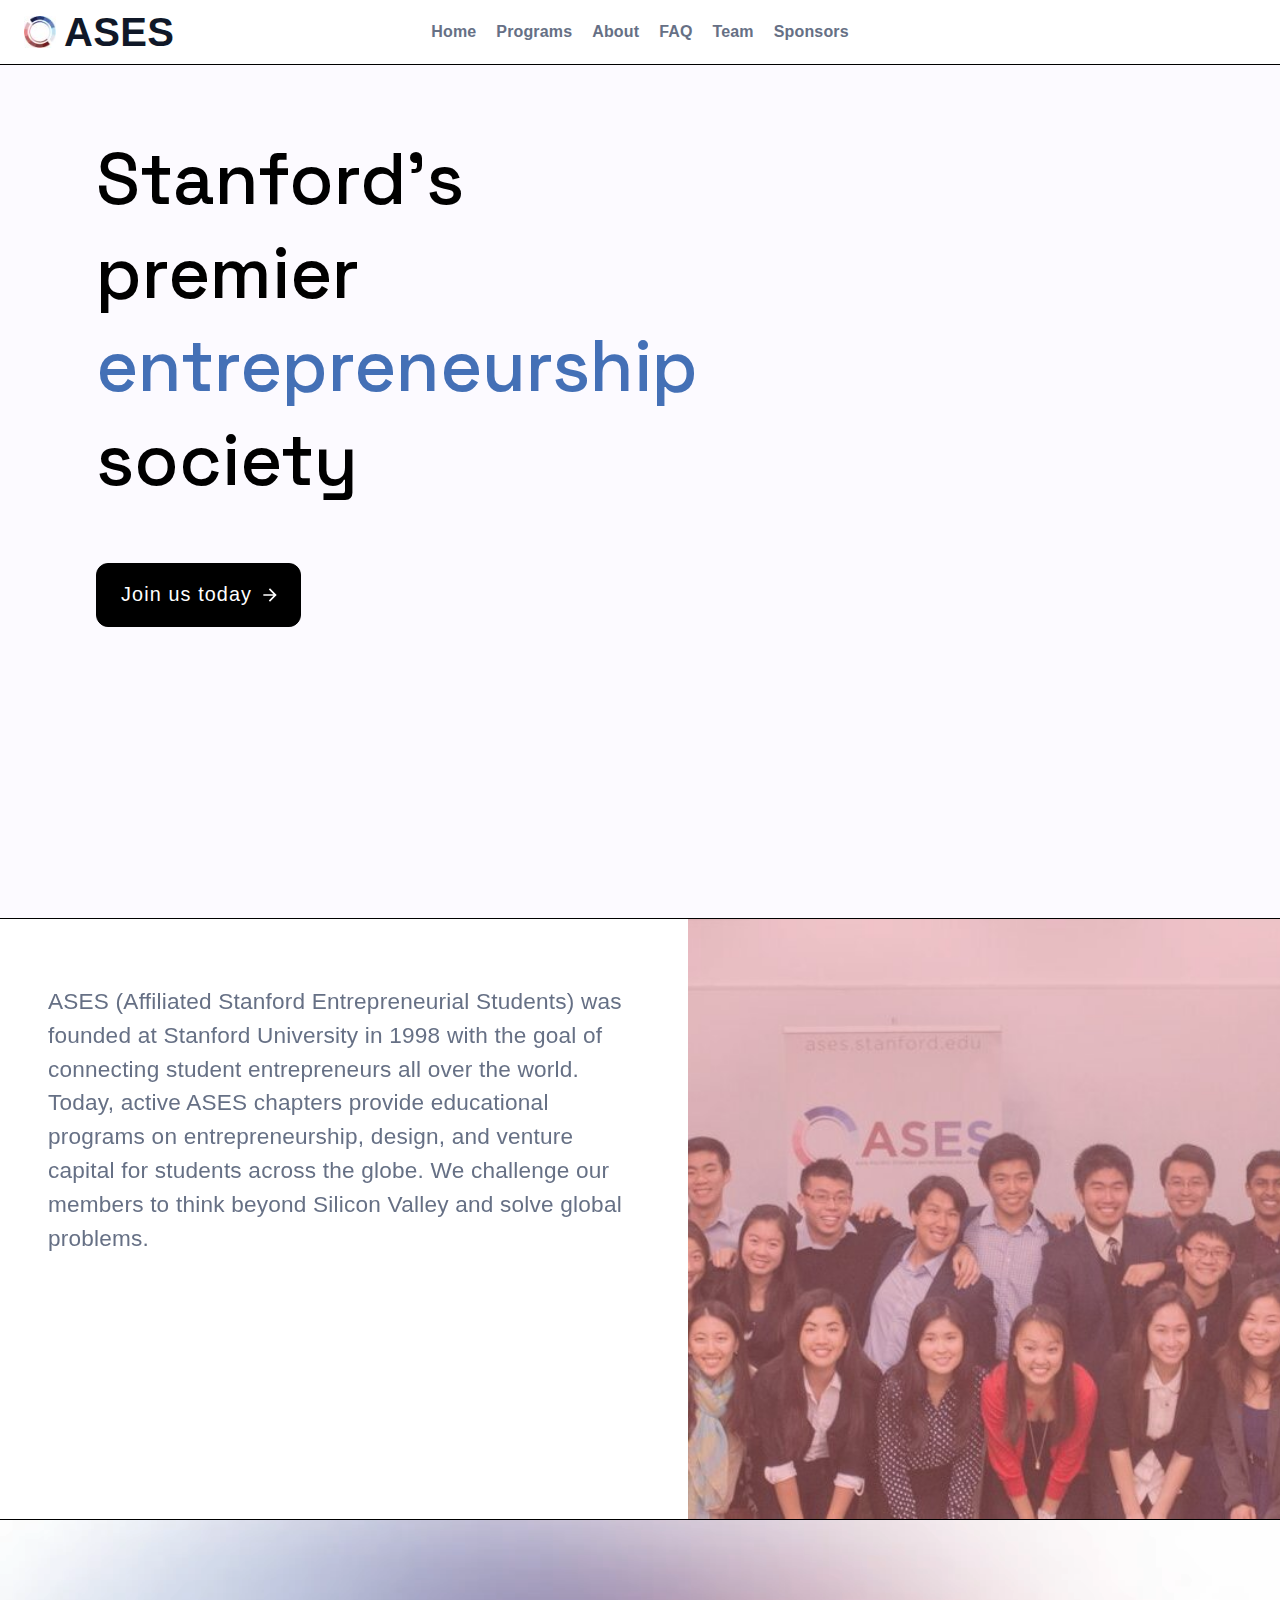
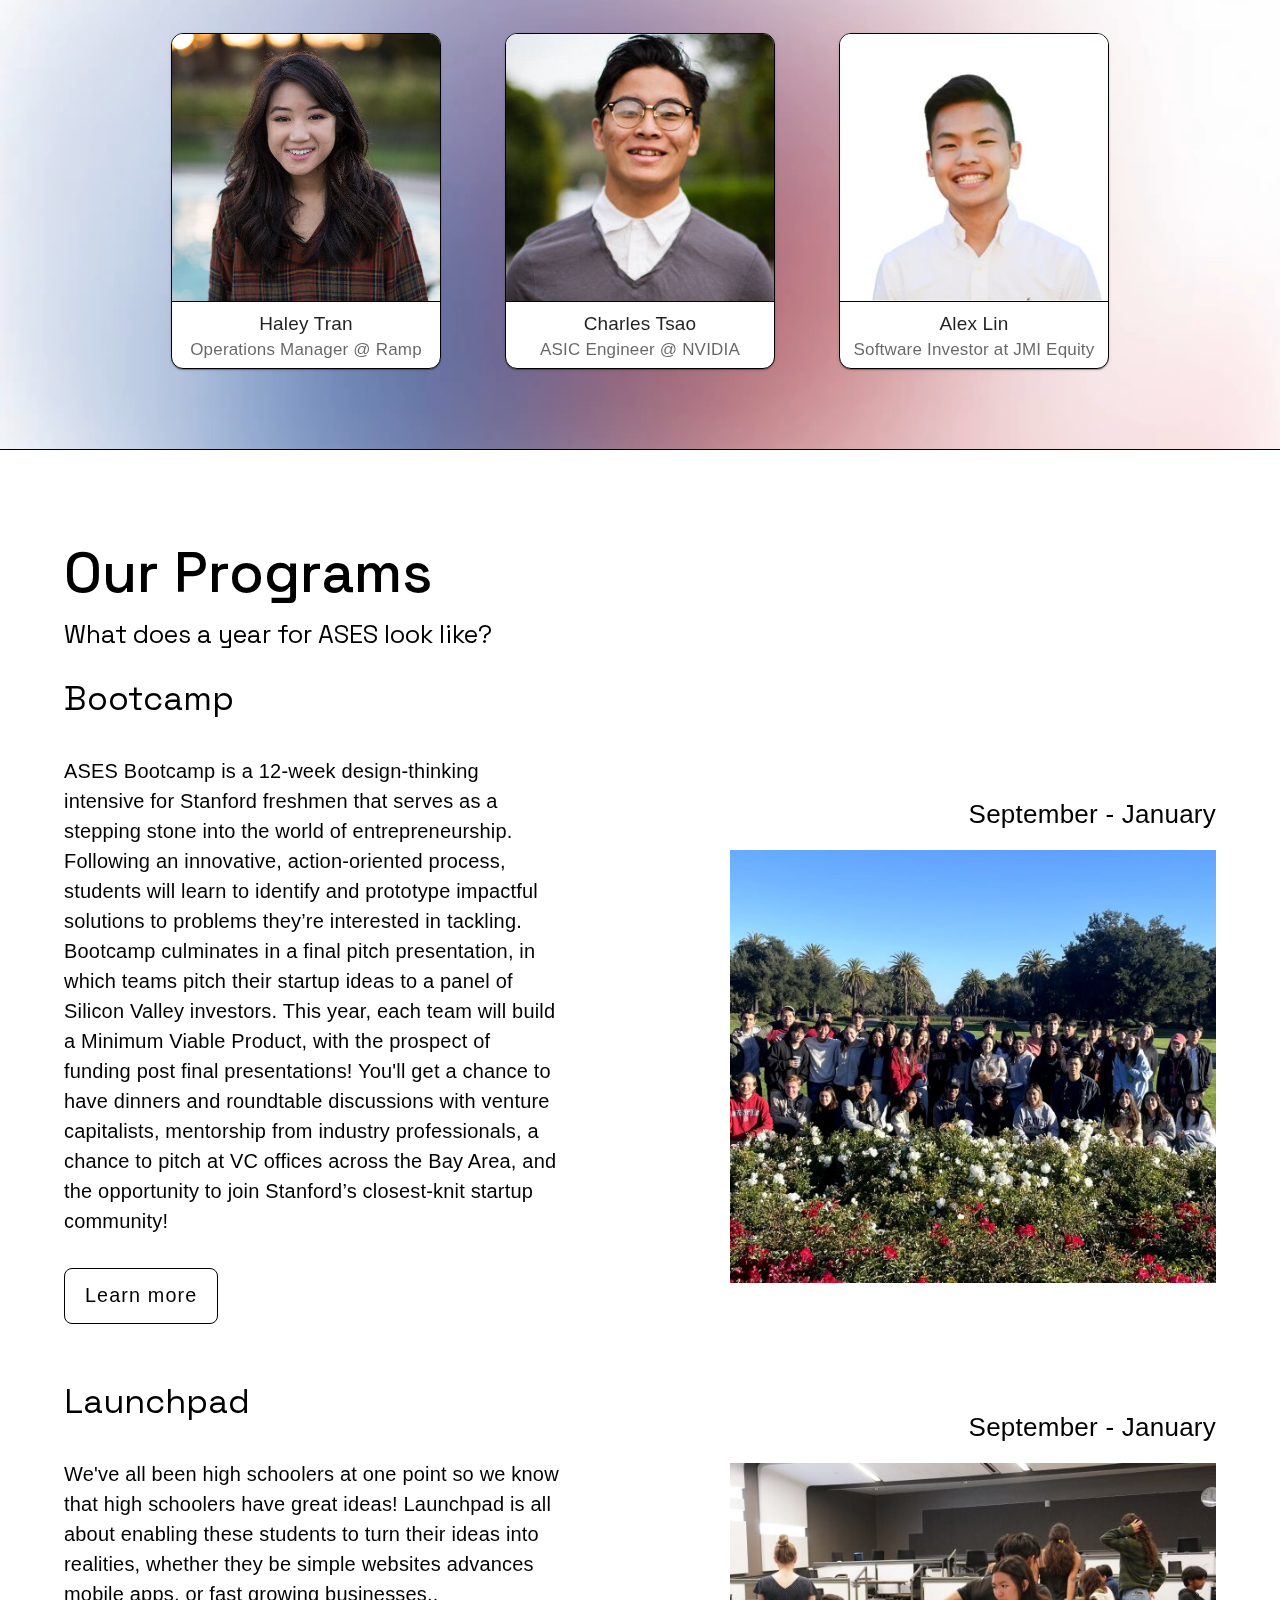
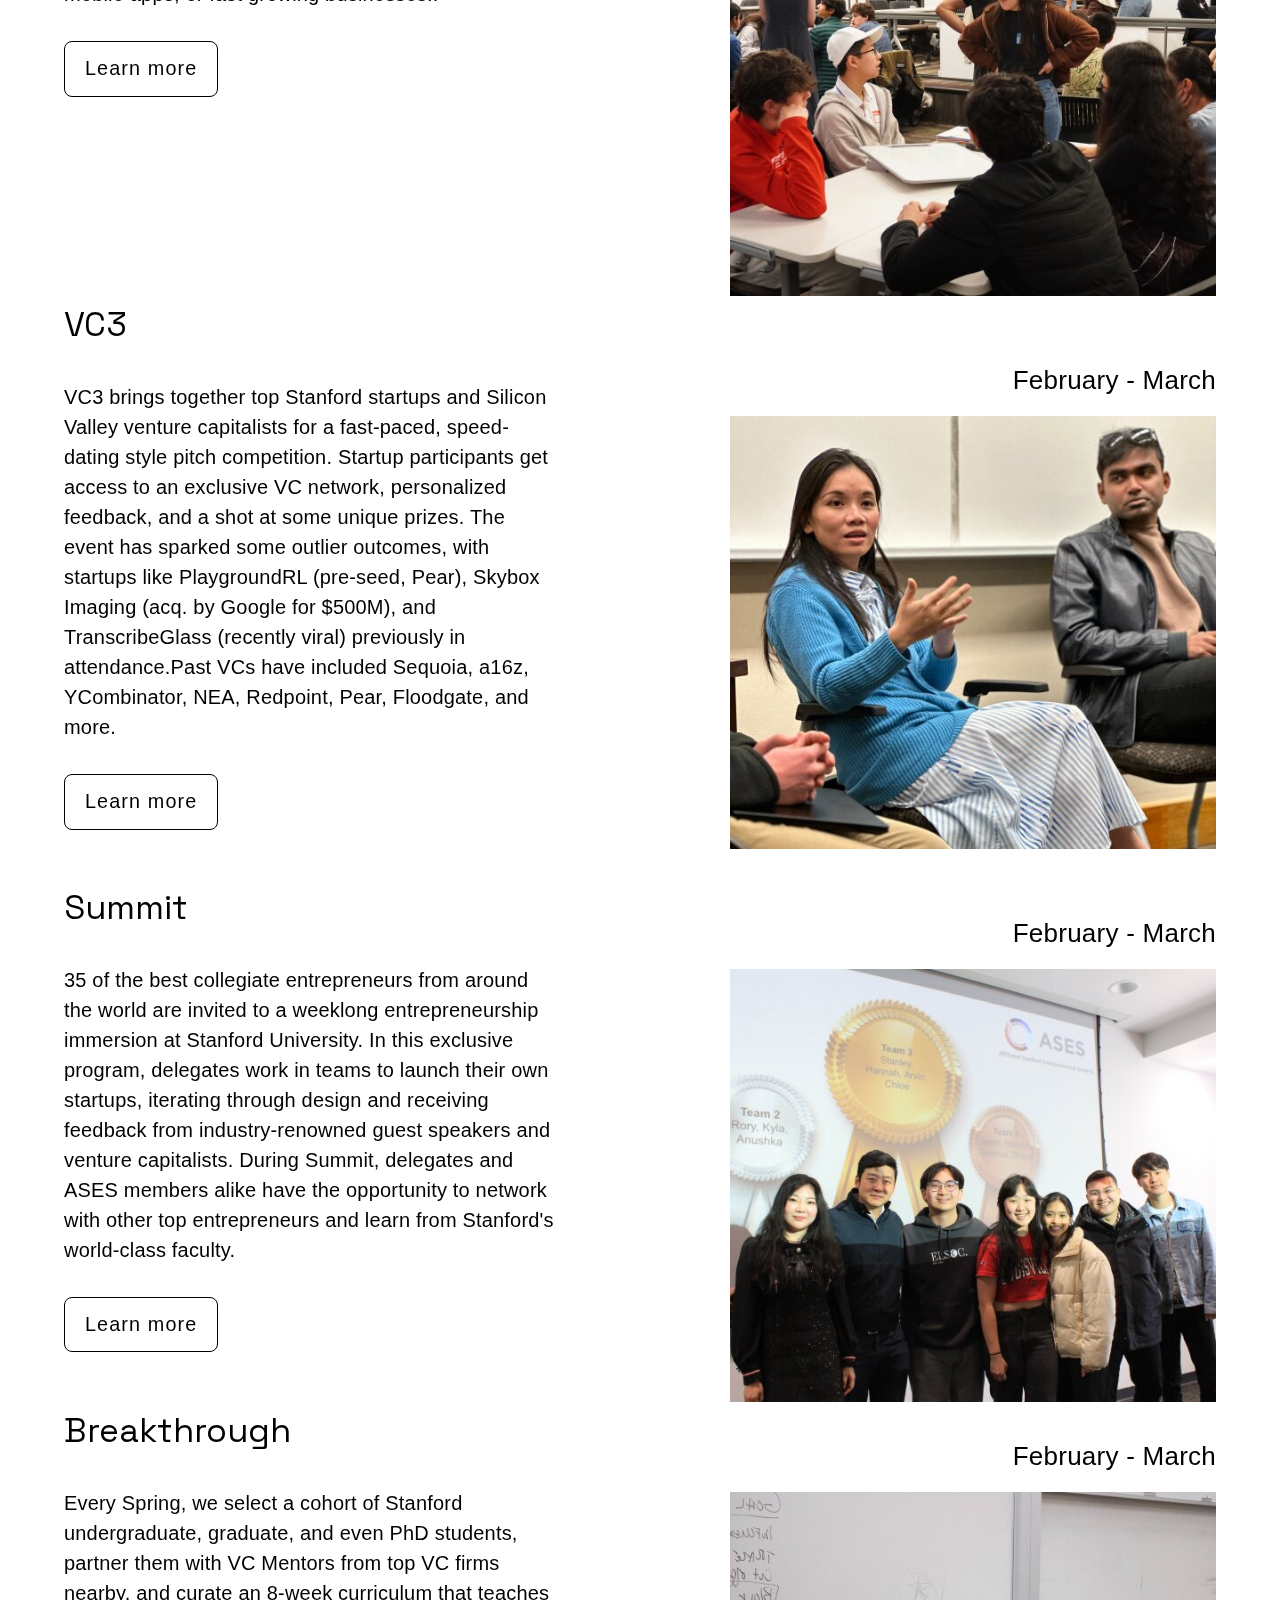
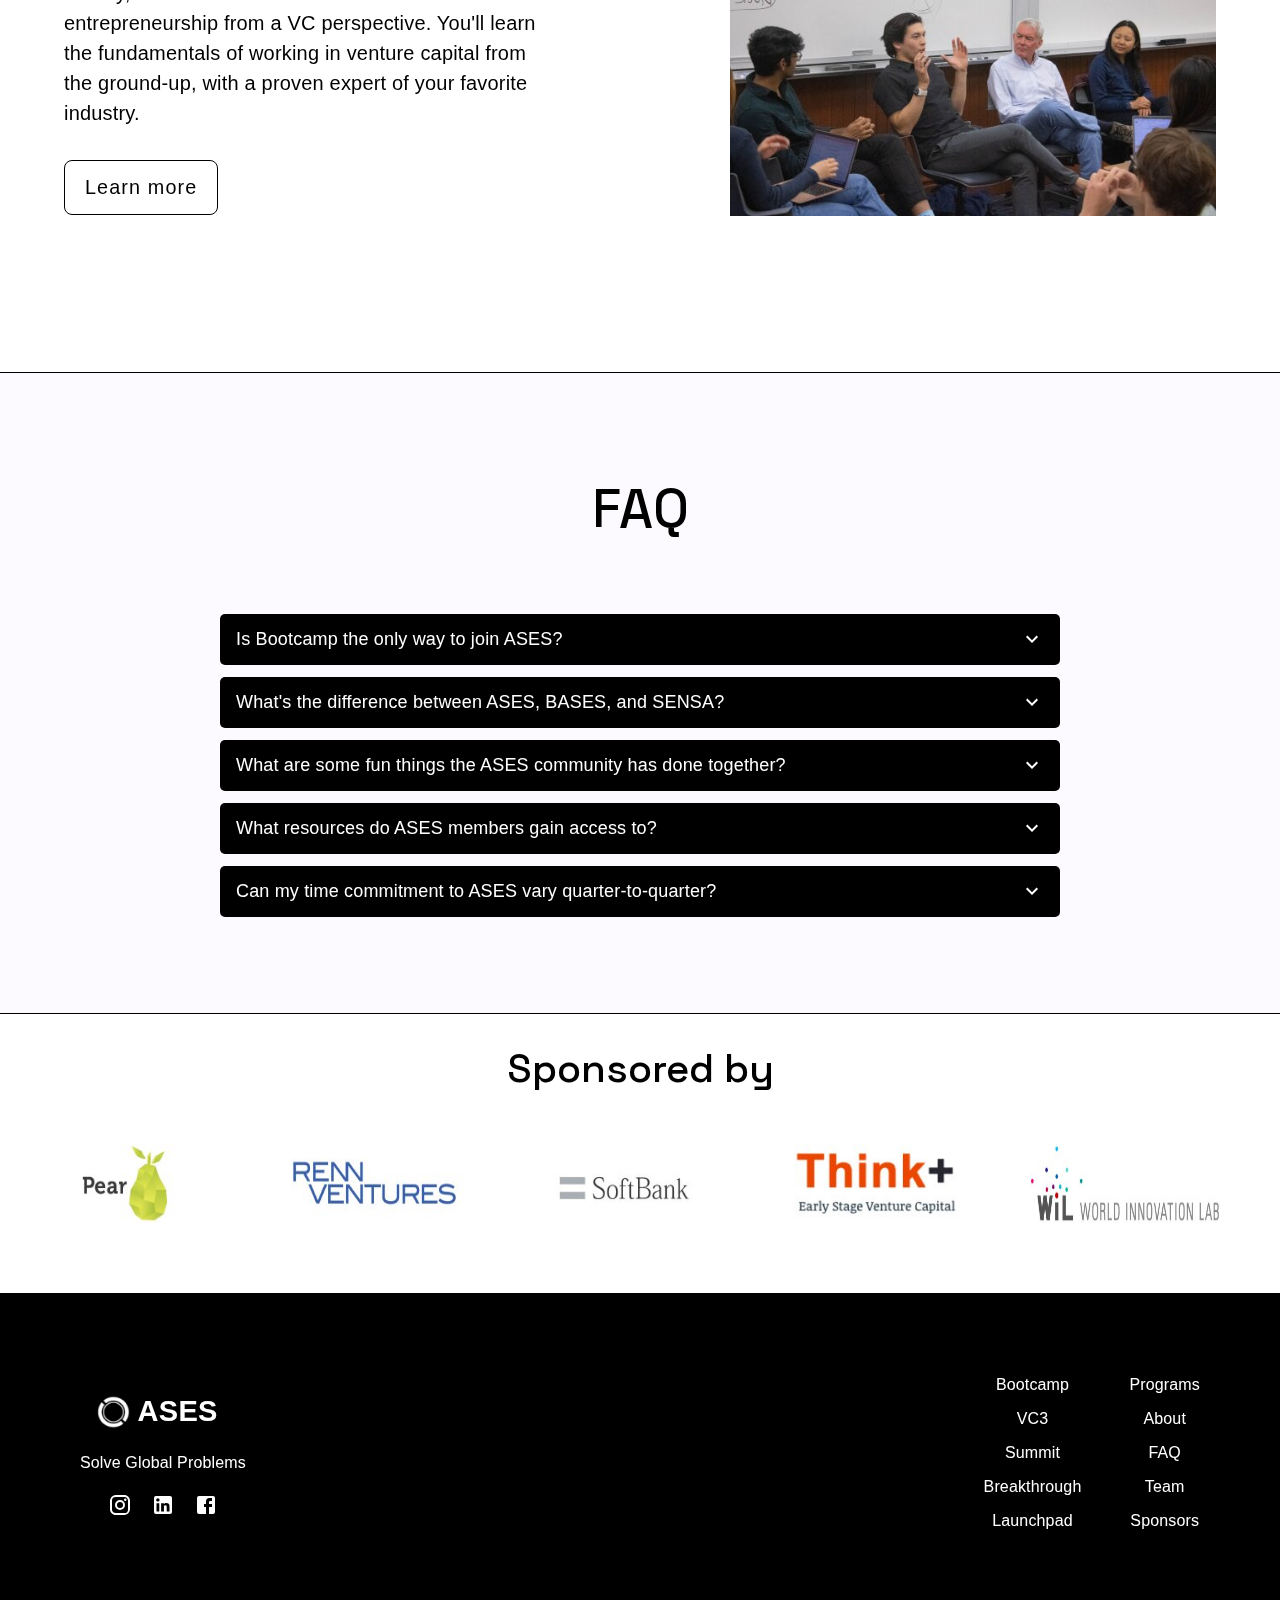
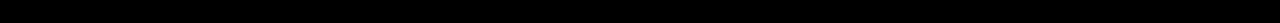
==== index.html @ 4e9889ee "production build revamp" ====
<!DOCTYPE html><html lang="en" class="undefined"><head><meta charSet="utf-8"/><meta name="viewport" content="width=device-width, initial-scale=1"/><link rel="preload" href="/_next/static/media/2d141e1a38819612-s.p.woff2" as="font" crossorigin="" type="font/woff2"/><link rel="preload" href="/_next/static/media/c9a5bc6a7c948fb0-s.p.woff2" as="font" crossorigin="" type="font/woff2"/><link rel="preload" as="image" href="/logo-normal.jpg"/><link rel="preload" as="image" href="/Since1988Image.jpg"/><link rel="preload" as="image" href="/timeline-bootcamp.jpg"/><link rel="preload" as="image" href="/timeline-launchpad.jpg"/><link rel="preload" as="image" href="/timeline-vc3.jpg"/><link rel="preload" as="image" href="/timeline-summit.jpg"/><link rel="preload" as="image" href="/timeline-breakthrough.jpg"/><link rel="preload" as="image" href="/Pear.jpg"/><link rel="preload" as="image" href="/Renn.jpg"/><link rel="preload" as="image" href="/Softbank.jpg"/><link rel="stylesheet" href="/_next/static/css/dd29997b30750487.css" data-precedence="next"/><link rel="stylesheet" href="/_next/static/css/76fa89ab2c74ef68.css" data-precedence="next"/><link rel="preload" href="/_next/static/chunks/webpack-d12bd60e310c01ec.js" as="script" fetchPriority="low"/><script src="/_next/static/chunks/fd9d1056-c3ad285d24343bcd.js" async=""></script><script src="/_next/static/chunks/864-363495ee7e931e0e.js" async=""></script><script src="/_next/static/chunks/main-app-bece843446408cb1.js" async=""></script><link rel="preload" as="image" href="/Think.jpg"/><link rel="preload" as="image" href="/WIL.jpg"/><link rel="preload" as="image" href="/ZhenFund.jpg"/><link rel="preload" as="image" href="/logo-white.png"/><title>Stanford ASES</title><meta name="description" content="Stanford&#x27;s premiere entrepreneurship society"/><meta name="next-size-adjust"/><script src="/_next/static/chunks/polyfills-c67a75d1b6f99dc8.js" noModule=""></script></head><body class="__className_641c3b"><div class="MuiBox-root css-0"><style data-emotion="css 8pnk87">.css-8pnk87{position:-webkit-sticky;position:sticky;width:100%;background-color:white;z-index:20;top:0;}</style><div class="MuiBox-root css-8pnk87"><style data-emotion="css i9gxme">.css-i9gxme{-webkit-box-flex:1;-webkit-flex-grow:1;-ms-flex-positive:1;flex-grow:1;}</style><div class="Topbar_desktop__78VE5 MuiBox-root css-i9gxme"><style data-emotion="css k1i2pg">.css-k1i2pg{display:-webkit-box;display:-webkit-flex;display:-ms-flexbox;display:flex;-webkit-flex-direction:column;-ms-flex-direction:column;flex-direction:column;width:100%;box-sizing:border-box;-webkit-flex-shrink:0;-ms-flex-negative:0;flex-shrink:0;position:static;background-color:#1976d2;color:#fff;}</style><style data-emotion="css duwuv1">.css-duwuv1{background-color:#fff;color:rgba(0, 0, 0, 0.87);-webkit-transition:box-shadow 300ms cubic-bezier(0.4, 0, 0.2, 1) 0ms;transition:box-shadow 300ms cubic-bezier(0.4, 0, 0.2, 1) 0ms;box-shadow:none;display:-webkit-box;display:-webkit-flex;display:-ms-flexbox;display:flex;-webkit-flex-direction:column;-ms-flex-direction:column;flex-direction:column;width:100%;box-sizing:border-box;-webkit-flex-shrink:0;-ms-flex-negative:0;flex-shrink:0;position:static;background-color:#1976d2;color:#fff;}</style><header class="MuiPaper-root MuiPaper-elevation MuiPaper-elevation0 MuiAppBar-root MuiAppBar-colorPrimary MuiAppBar-positionStatic css-duwuv1"><style data-emotion="css 1l473bi">.css-1l473bi{position:relative;display:-webkit-box;display:-webkit-flex;display:-ms-flexbox;display:flex;-webkit-align-items:center;-webkit-box-align:center;-ms-flex-align:center;align-items:center;padding-left:16px;padding-right:16px;min-height:56px;background:white;}@media (min-width:600px){.css-1l473bi{padding-left:24px;padding-right:24px;}}@media (min-width:0px){@media (orientation: landscape){.css-1l473bi{min-height:48px;}}}@media (min-width:600px){.css-1l473bi{min-height:64px;}}</style><div class="MuiToolbar-root MuiToolbar-gutters MuiToolbar-regular css-1l473bi"><a href="/"><img src="/logo-normal.jpg" alt="ases logo" width="33" height="33"/></a><style data-emotion="css 1cdh9m8">.css-1cdh9m8{display:-webkit-box;display:-webkit-flex;display:-ms-flexbox;display:flex;-webkit-flex-direction:row;-ms-flex-direction:row;flex-direction:row;-webkit-box-pack:justify;-webkit-justify-content:space-between;justify-content:space-between;width:100%;-webkit-align-items:center;-webkit-box-align:center;-ms-flex-align:center;align-items:center;margin-left:8px;white-space:nowrap;}</style><div class="MuiBox-root css-1cdh9m8"><a style="text-decoration:none" href="/"><style data-emotion="css 1o1i8ym">.css-1o1i8ym{margin:0;font-family:"Roboto","Helvetica","Arial",sans-serif;font-weight:400;font-size:1rem;line-height:1.5;letter-spacing:0.00938em;color:#101828;font-size:40px;font-weight:700;}</style><p class="MuiTypography-root MuiTypography-body1 css-1o1i8ym">ASES</p></a><style data-emotion="css 1qlpmbw">.css-1qlpmbw{display:-webkit-box;display:-webkit-flex;display:-ms-flexbox;display:flex;-webkit-flex-direction:row;-ms-flex-direction:row;flex-direction:row;-webkit-box-pack:center;-ms-flex-pack:center;-webkit-justify-content:center;justify-content:center;width:35%;}</style><div class="MuiBox-root css-1qlpmbw"><a style="text-decoration:none" href="/"><style data-emotion="css b4p8in">.css-b4p8in{margin:0;font-family:"Roboto","Helvetica","Arial",sans-serif;font-weight:400;font-size:1rem;line-height:1.5;letter-spacing:0.00938em;color:#667085;font-size:16px;font-weight:700;margin-right:20px;}</style><p class="MuiTypography-root MuiTypography-body1 css-b4p8in">Home</p></a><a style="text-decoration:none" href="/#programs"><p class="MuiTypography-root MuiTypography-body1 css-b4p8in">Programs</p></a><a style="text-decoration:none" href="/#about"><p class="MuiTypography-root MuiTypography-body1 css-b4p8in">About</p></a><a style="text-decoration:none" href="/#faq"><p class="MuiTypography-root MuiTypography-body1 css-b4p8in">FAQ</p></a><a style="text-decoration:none" href="/team"><p class="MuiTypography-root MuiTypography-body1 css-b4p8in">Team</p></a><a style="text-decoration:none" href="/#sponsors"><p class="MuiTypography-root MuiTypography-body1 css-b4p8in">Sponsors</p></a></div><style data-emotion="css agytt9">.css-agytt9{margin:0;font-family:"Roboto","Helvetica","Arial",sans-serif;font-weight:400;font-size:1rem;line-height:1.5;letter-spacing:0.00938em;color:#667085;font-size:16px;font-weight:700;margin-right:20px;visibility:hidden;}</style><p class="MuiTypography-root MuiTypography-body1 css-agytt9">Login/Sign Up</p></div></div></header></div><div class="Topbar_mobile___rw__ MuiBox-root css-i9gxme"><header class="MuiPaper-root MuiPaper-elevation MuiPaper-elevation0 MuiAppBar-root MuiAppBar-colorPrimary MuiAppBar-positionStatic css-duwuv1"><div class="MuiToolbar-root MuiToolbar-gutters MuiToolbar-regular css-1l473bi"><a href="/"><img src="/logo-normal.jpg" alt="ases logo" width="33" height="33"/></a><div class="MuiBox-root css-1cdh9m8"><a style="text-decoration:none" href="/"><style data-emotion="css t5mci5">.css-t5mci5{margin:0;font-family:"Roboto","Helvetica","Arial",sans-serif;font-weight:400;font-size:1rem;line-height:1.5;letter-spacing:0.00938em;color:#101828;font-size:30px;font-weight:700;}</style><p class="MuiTypography-root MuiTypography-body1 css-t5mci5">ASES</p></a><div class="MuiBox-root css-0"><style data-emotion="css t6qdqh">.css-t6qdqh{text-align:center;-webkit-flex:0 0 auto;-ms-flex:0 0 auto;flex:0 0 auto;font-size:1.5rem;padding:8px;border-radius:50%;overflow:visible;color:rgba(0, 0, 0, 0.54);-webkit-transition:background-color 150ms cubic-bezier(0.4, 0, 0.2, 1) 0ms;transition:background-color 150ms cubic-bezier(0.4, 0, 0.2, 1) 0ms;margin-left:-12px;}.css-t6qdqh:hover{background-color:rgba(0, 0, 0, 0.04);}@media (hover: none){.css-t6qdqh:hover{background-color:transparent;}}.css-t6qdqh.Mui-disabled{background-color:transparent;color:rgba(0, 0, 0, 0.26);}</style><style data-emotion="css 7vbamj">.css-7vbamj{display:-webkit-inline-box;display:-webkit-inline-flex;display:-ms-inline-flexbox;display:inline-flex;-webkit-align-items:center;-webkit-box-align:center;-ms-flex-align:center;align-items:center;-webkit-box-pack:center;-ms-flex-pack:center;-webkit-justify-content:center;justify-content:center;position:relative;box-sizing:border-box;-webkit-tap-highlight-color:transparent;background-color:transparent;outline:0;border:0;margin:0;border-radius:0;padding:0;cursor:pointer;-webkit-user-select:none;-moz-user-select:none;-ms-user-select:none;user-select:none;vertical-align:middle;-moz-appearance:none;-webkit-appearance:none;-webkit-text-decoration:none;text-decoration:none;color:inherit;text-align:center;-webkit-flex:0 0 auto;-ms-flex:0 0 auto;flex:0 0 auto;font-size:1.5rem;padding:8px;border-radius:50%;overflow:visible;color:rgba(0, 0, 0, 0.54);-webkit-transition:background-color 150ms cubic-bezier(0.4, 0, 0.2, 1) 0ms;transition:background-color 150ms cubic-bezier(0.4, 0, 0.2, 1) 0ms;margin-left:-12px;}.css-7vbamj::-moz-focus-inner{border-style:none;}.css-7vbamj.Mui-disabled{pointer-events:none;cursor:default;}@media print{.css-7vbamj{-webkit-print-color-adjust:exact;color-adjust:exact;}}.css-7vbamj:hover{background-color:rgba(0, 0, 0, 0.04);}@media (hover: none){.css-7vbamj:hover{background-color:transparent;}}.css-7vbamj.Mui-disabled{background-color:transparent;color:rgba(0, 0, 0, 0.26);}</style><button class="MuiButtonBase-root MuiIconButton-root MuiIconButton-edgeStart MuiIconButton-sizeMedium css-7vbamj" tabindex="0" type="button"><style data-emotion="css 1551pbe">.css-1551pbe{-webkit-user-select:none;-moz-user-select:none;-ms-user-select:none;user-select:none;width:1em;height:1em;display:inline-block;fill:currentColor;-webkit-flex-shrink:0;-ms-flex-negative:0;flex-shrink:0;-webkit-transition:fill 200ms cubic-bezier(0.4, 0, 0.2, 1) 0ms;transition:fill 200ms cubic-bezier(0.4, 0, 0.2, 1) 0ms;font-size:1.5rem;color:#667085;}</style><svg class="MuiSvgIcon-root MuiSvgIcon-fontSizeMedium css-1551pbe" focusable="false" aria-hidden="true" viewBox="0 0 24 24" data-testid="MenuIcon"><path d="M3 18h18v-2H3v2zm0-5h18v-2H3v2zm0-7v2h18V6H3z"></path></svg></button></div></div></div></header></div><style data-emotion="css a3xyjy">.css-a3xyjy{z-index:1200;}</style></div><div style="height:95vh;background:#FCFAFF;overflow:hidden;border-bottom:1px solid black;border-top:1px solid black"><div class="SVGAnimation_svgContainer__8RvXO" style="overflow:hidden;position:absolute;z-index:-1"><svg width="100vw" height="95vh" overflow="hidden" version="1.1" viewBox="0 0 1366 479" position="absolute" xmlns="http://www.w3.org/2000/svg"><path d="m1386 333h-1.49c0-137.66-120.01-249.66-267.51-249.66-147.51 0-267.5 112-267.5 249.66h-1.495c0-3.587.089-7.169.255-10.752.162-3.582.412-7.159.745-10.732.329-3.572.74-7.135 1.235-10.693.495-3.553 1.068-7.096 1.725-10.63.656-3.534 1.396-7.053 2.214-10.552.818-3.505 1.714-6.99 2.693-10.46.98-3.466 2.037-6.912 3.173-10.334 1.136-3.427 2.35-6.829 3.642-10.202 1.292-3.378 2.662-6.727 4.105-10.052 1.449-3.32 2.97-6.61 4.569-9.872 1.595-3.261 3.267-6.489 5.012-9.682 1.746-3.193 3.564-6.353 5.455-9.473 1.886-3.121 3.85-6.202 5.882-9.245s4.132-6.047 6.299-9.007c2.173-2.955 4.408-5.871 6.711-8.739 2.302-2.873 4.668-5.692 7.101-8.467 2.433-2.776 4.928-5.502 7.486-8.176 2.558-2.678 5.174-5.298 7.852-7.869s5.418-5.089 8.211-7.548c2.792-2.46 5.642-4.866 8.544-7.214 2.907-2.347 5.861-4.637 8.872-6.863 3.007-2.231 6.065-4.399 9.175-6.508 3.105-2.105 6.262-4.146 9.467-6.129 3.199-1.983 6.444-3.898 9.737-5.745 3.287-1.852 6.622-3.636 9.993-5.357 3.37-1.716 6.783-3.368 10.227-4.948 3.45-1.58 6.93-3.091 10.45-4.535 3.52-1.443 7.07-2.814 10.64-4.1167 3.58-1.2977 7.19-2.5275 10.83-3.6843s7.29-2.2359 10.98-3.2469 7.4-1.949 11.13-2.8094c3.73-.8603 7.47-1.6477 11.24-2.3573 3.76-.7145 7.54-1.3513 11.34-1.9103 3.79-.5589 7.6-1.045 11.41-1.4533 3.82-.4083 7.64-.7436 11.48-.9964 3.83-.2576 7.66-.4374 11.5-.5395s7.69-.1264 11.53-.0778c3.84.0535 7.68.1799 11.51.384 3.84.2042 7.66.4861 11.49.8458 3.82.3548 7.63.7922 11.43 1.3026 3.81.5103 7.6 1.0936 11.37 1.7547 3.78.661 7.54 1.3998 11.28 2.2115s7.46 1.6964 11.17 2.6588c3.7.9623 7.37 1.9928 11.03 3.101 3.65 1.1082 7.28 2.2893 10.88 3.5385 3.6 1.254 7.16 2.581 10.71 3.976 3.53 1.395 7.04 2.858 10.51 4.394s6.91 3.14 10.31 4.812c3.39 1.672 6.75 3.412 10.07 5.22s6.59 3.68 9.82 5.619c3.24 1.934 6.42 3.937 9.56 6.003s6.23 4.19 9.28 6.382c3.04 2.187 6.03 4.437 8.97 6.746s5.83 4.671 8.66 7.097c2.83 2.425 5.6 4.904 8.32 7.436 2.72 2.538 5.37 5.123 7.97 7.763 2.6 2.644 5.14 5.332 7.62 8.078 2.47 2.741 4.88 5.531 7.23 8.37 2.34 2.838 4.62 5.721 6.84 8.652 2.21 2.931 4.36 5.9 6.44 8.919 2.08 3.013 4.08 6.071 6.02 9.167s3.8 6.226 5.6 9.4c1.79 3.169 3.51 6.372 5.16 9.614 1.64 3.238 3.22 6.509 4.71 9.809 7.01 15.462 12.29 31.414 15.85 47.867s5.32 33.071 5.28 49.855z"></path><path d="m739.68 472.72c5.174 0 10.276.748 15.034 2.215 7.174 2.221 13.176 6.021 17.361 10.987 1.958 2.318 3.519 4.879 4.784 7.571-10.333-1.03-20.594-2.721-30.693-5.068-5.658-1.307-11.598-2.921-16.715-5.793-2.411-1.35-3.655-2.73-3.801-4.222-.338-3.436 4.821-4.971 7.596-5.302 2.139-.257 4.294-.388 6.434-.388zm109.96-1.429c6.304 0 8.126 1.715 8.943 3.013 1.281 2.021.583 4.631-.671 6.326-1.447 1.954-3.681 3.266-5.877 4.398-11.37 5.87-25.285 8.926-43.552 9.544 1.989-5.841 4.68-10.326 8.204-13.674 3.738-3.552 8.777-6.138 14.993-7.697 5.008-1.249 10.828-1.876 17.793-1.91h.167zm-42.797 24.452c-.036.111-.072.223-.104.34-3.732 12.357-3.54 25.311-3.352 37.848.156 10.783.328 21.935 4.185 32.392 1.635 4.427 3.936 8.708 6.164 12.843 3.446 6.399 7.007 13.013 8.011 20.146.276 1.949.375 5.457-2.03 6.993-1.197.762-2.847.894-4.18.996-22.895 1.764-45.696 2.007-66.93 2.007-.5 0-.989 0-1.463-.005 6.481-2.153 12.275-4.986 17.241-8.441 5.878-4.086 10.448-8.941 13.587-14.446 6.372-11.162 6.851-23.801 7.32-36.022.494-12.775-.229-25.642-2.135-38.256-.848-5.598-2.046-11.682-4.414-17.338 8.631.787 17.319 1.118 26.008.986.702-.009 1.4-.029 2.092-.043zm31.787 126.41c-3.41 3.561-7.793 6.579-13.03 8.965-8.637 3.931-19.886 6.278-33.421 6.968-1.531.078-3.28.194-5.123.316-8.173.529-19.365 1.258-29.407.107-5.44-.622-10.037-1.755-13.66-3.358-4.17-1.842-7.205-4.383-9.016-7.542-1.104-1.929-1.468-3.96-.974-5.447.328-.996 1.036-1.764 2.103-2.284 1.651-.797 3.577-1.083 5.305-.797 22.453 3.752 36.55 5.2 48.643 4.986 11.895-.209 21.739-1.997 36.539-4.917 4.133-.817 8.714.228 11.661 2.667.13.107.26.219.38.336zm-4.316 25.331c-2.644 4.402-5.867 8.416-10.359 11.176-5.513 3.377-12.322 4.407-18.866 5.015-3.311.315-18.855.675-34.202-.341-19.766-1.307-32.052-4.334-35.524-8.746-1.155-1.473-1.312-3.066-.473-4.884.655-1.428 1.926-2.07 4.388-2.216 2.509-.15 6.023.243 10.88.788 14.212 1.598 37.997 4.276 77.904-1.662 2.202-.331 4.435-.015 6.252.87zm-35.92 47.518c11.713 0 24.546-2.415 34.286-5.282 16.757-4.937 33.821-13.518 53.702-27.017 13.488-9.15 28.267-14.85 43.931-16.93 12.536-1.671 25.67-1.04 39.033 1.871 22.791 4.956 38.551 14.966 38.711 15.068.27.175.64.112.83-.145.19-.253.12-.603-.15-.783-.16-.097-16.074-10.209-39.073-15.224-13.514-2.949-26.805-3.591-39.491-1.904-15.878 2.108-30.844 7.876-44.499 17.138-19.771 13.421-36.726 21.954-53.359 26.852-15.065 4.441-37.596 7.794-51.516 2.634-4.716-1.749-8.09-5.122-8.397-8.397-.245-2.575 1.364-4.937 4.665-6.842 6.064-3.503 14.471-2.41 22.603-1.355 5.206.675 10.13 1.316 14.446.811 6.054-.705 12.129-2.925 16.658-6.084 5.227-3.649 8.251-8.299 8.735-13.455.282-2.993-.525-6.856-3.597-8.883 1.229-2.118 2.317-4.276 3.327-6.355 2.863-5.885 5.195-13.665.994-18.582 3.566-3.955 6.091-8.586 7.564-13.878 1.978-7.114 2.957-14.179 3.899-21.016 1.624-11.725 3.155-22.795 9.298-34.151 5.783-10.685 13.675-20.433 21.307-29.865 6.481-8.008 13.181-16.288 18.6-25.141 9.636-15.73 15.32-33.932 16.45-52.64 1.125-18.708-2.343-37.392-10.026-54.03-5.008-10.831-11.656-20.831-19.772-29.704-7.751-8.475-16.814-15.919-26.95-22.124-19.599-12.008-42.531-19.049-66.321-20.365-22.786-1.259-45.181 2.862-64.77 11.914-10.261 4.743-19.683 10.812-28.012 18.038-8.741 7.575-16.305 16.463-22.484 26.41-7.709 12.41-12.702 25.933-14.826 40.19-1.962 13.169-1.509 27.086 1.343 41.367 5.107 25.545 17.809 52.071 36.743 76.713.015.019.031.034.041.048.073.068 6.971 7.25 14.134 18.203 4.206 6.424 7.673 12.867 10.318 19.16 3.29 7.842 5.294 15.462 5.95 22.644.697 7.663 2.348 12.099 5.346 14.393.979.748 2.051 1.234 3.222 1.545-11.666 2.988-24.435 3.586-34.909 1.565-14.785-2.862-25.456-5.355-34.036-7.357-16.049-3.747-24.888-5.807-39.725-5.394-9.656.262-19.047 1.54-27.913 3.78-7.101 1.798-13.878 4.218-20.157 7.192-10.697 5.068-16.137 9.928-16.366 10.132-.24.213-.245.568-.016.792.234.223.614.228.854.014.052-.048 5.57-4.966 16.127-9.961 6.195-2.935 12.895-5.321 19.907-7.095 8.766-2.211 18.053-3.469 27.601-3.736 14.664-.409 23.452 1.642 39.397 5.364 8.589 2.007 19.277 4.5 34.082 7.367 11.359 2.196 25.352 1.365 37.804-2.211 1.458.131 3.019.131 4.67.131 21.255 0 44.092-.243 67.029-2.012 1.473-.111 3.306-.252 4.763-1.185 2.785-1.784 2.921-5.37 2.541-8.071-1.031-7.314-4.639-14.019-8.127-20.502-2.212-4.101-4.497-8.348-6.106-12.706-3.795-10.287-3.956-21.342-4.118-32.037-.187-12.454-.38-25.331 3.311-37.528.068-.228.141-.457.208-.68 18.673-.593 32.88-3.698 44.51-9.699 2.327-1.196 4.695-2.6 6.283-4.743 1.473-1.987 2.264-5.088.718-7.532-2.04-3.231-6.772-3.581-10.151-3.566-7.075.034-12.993.67-18.106 1.948-6.418 1.608-11.65 4.296-15.533 7.994-3.733 3.547-6.56 8.304-8.621 14.499-.818.025-1.64.039-2.478.054-8.85.136-17.705-.214-26.497-1.04-1.349-2.984-3.046-5.826-5.211-8.397-4.332-5.141-10.532-9.067-17.934-11.356-6.887-2.128-14.498-2.779-22-1.88-2.191.267-4.326.952-5.856 1.89-1.999 1.22-2.957 2.818-2.78 4.631.182 1.871 1.614 3.532 4.378 5.083 5.253 2.949 11.297 4.592 17.044 5.923 10.37 2.405 20.906 4.125 31.52 5.156 2.473 5.709 3.707 11.919 4.571 17.624 1.895 12.547 2.613 25.346 2.129 38.057-.463 12.09-.942 24.598-7.184 35.536-3.055 5.35-7.512 10.088-13.243 14.067-5.237 3.645-11.416 6.585-18.371 8.752-.495.155-.989.306-1.489.452-1.926-.199-3.576-.656-4.982-1.73-2.691-2.051-4.248-6.38-4.909-13.62-.666-7.294-2.697-15.02-6.033-22.97-2.666-6.356-6.169-12.858-10.412-19.345-7.017-10.709-13.785-17.852-14.238-18.324-18.813-24.5-31.448-50.866-36.518-76.241-2.827-14.16-3.28-27.955-1.333-41.002 2.109-14.111 7.044-27.499 14.681-39.783 6.116-9.849 13.607-18.649 22.254-26.152 8.241-7.148 17.575-13.159 27.731-17.853 19.397-8.97 41.584-13.052 64.161-11.803 23.577 1.307 46.31 8.285 65.738 20.185 10.032 6.147 19.017 13.519 26.69 21.916 8.038 8.79 14.623 18.688 19.584 29.422 7.611 16.478 11.042 34.987 9.928 53.52-1.12 18.538-6.752 36.57-16.289 52.149-5.383 8.79-12.062 17.036-18.517 25.02-7.668 9.466-15.591 19.262-21.422 30.035-6.236 11.526-7.855 23.212-9.417 34.515-.942 6.798-1.916 13.829-3.873 20.87-1.406 5.054-3.826 9.529-7.215 13.324-.12-.111-.24-.218-.37-.32-3.222-2.668-8.209-3.815-12.707-2.926-14.732 2.906-24.524 4.685-36.31 4.889-12.015.218-26.039-1.225-48.408-4.966-1.984-.326-4.196 0-6.065.908h-.011c-1.363.666-2.269 1.657-2.701 2.95-.838 2.541.468 5.257 1.067 6.302 8.204 14.315 36.388 12.484 53.229 11.385 1.842-.116 3.581-.233 5.101-.311 22.109-1.132 37.893-6.569 47.185-16.205 3.634 4.5 1.401 11.74-1.28 17.25-1.021 2.09-2.083 4.203-3.254 6.244-2.046-.996-4.555-1.356-7.017-.991-39.741 5.914-63.427 3.246-77.576 1.657-9.845-1.108-14.79-1.667-16.518 2.099-1.005 2.182-.797 4.198.609 5.992 2.061 2.614 6.788 4.752 14.055 6.355 5.867 1.298 13.384 2.255 22.354 2.848 15.419 1.02 31.068.651 34.415.34 6.689-.627 13.676-1.686 19.402-5.199 4.633-2.843 8.006-7.056 10.708-11.531 2.572 1.768 3.238 5.155 2.983 7.789-.979 10.409-12.983 17.202-24.337 18.528-4.159.486-9.006-.145-14.139-.811-8.339-1.084-16.965-2.201-23.4 1.516-2.587 1.492-5.591 4.067-5.231 7.891.354 3.747 3.946 7.415 9.151 9.34 5.138 1.909 11.411 2.682 18.043 2.682z"></path><path d="m718 519.91-1.303.682c-71.95-120.41-235.3-163.7-364.13-96.509-128.83 67.198-175.11 219.83-103.16 340.23l-1.303.682c-1.871-3.141-3.674-6.31-5.399-9.519s-3.377-6.451-4.956-9.728c-1.579-3.272-3.08-6.578-4.508-9.914-1.428-3.335-2.778-6.699-4.049-10.088-1.272-3.389-2.471-6.802-3.586-10.235-1.115-3.437-2.152-6.894-3.111-10.376-.954-3.476-1.835-6.972-2.632-10.488-.797-3.51-1.511-7.04-2.147-10.58-.641-3.545-1.194-7.094-1.668-10.658-.469-3.564-.86-7.138-1.172-10.717-.308-3.579-.537-7.167-.683-10.755-.141-3.589-.203-7.177-.188-10.771.021-3.588.125-7.177.308-10.765.182-3.589.448-7.167.797-10.746.349-3.574.777-7.143 1.293-10.702.51-3.559 1.104-7.109 1.777-10.644.672-3.535 1.428-7.055 2.267-10.561.834-3.505 1.751-6.992 2.746-10.458.996-3.467 2.069-6.914 3.221-10.342 1.157-3.423 2.387-6.826 3.695-10.201 1.313-3.379 2.699-6.724 4.159-10.044 1.464-3.321 3.001-6.613 4.617-9.87s3.299-6.486 5.06-9.675c1.762-3.194 3.596-6.344 5.504-9.465 1.907-3.116 3.882-6.193 5.93-9.232 2.048-3.038 4.164-6.037 6.348-8.993 2.184-2.95 4.435-5.862 6.754-8.725s4.701-5.677 7.15-8.448c2.444-2.765 4.956-5.487 7.526-8.155 2.574-2.669 5.206-5.283 7.895-7.844 2.694-2.561 5.441-5.069 8.25-7.523s5.67-4.845 8.583-7.187c2.918-2.337 5.889-4.615 8.906-6.831 3.023-2.22 6.093-4.377 9.214-6.476 3.122-2.093 6.285-4.129 9.501-6.096 3.21-1.972 6.467-3.875 9.771-5.711 3.299-1.841 6.64-3.613 10.022-5.317s6.801-3.34 10.256-4.913c3.456-1.568 6.947-3.062 10.475-4.494 3.523-1.427 7.083-2.785 10.668-4.07 3.591-1.286 7.208-2.498 10.851-3.642 3.643-1.14 7.311-2.211 11.001-3.204 3.695-.994 7.406-1.914 11.142-2.761 3.737-.847 7.489-1.617 11.257-2.313s7.557-1.314 11.351-1.86c3.799-.545 7.608-1.012 11.429-1.402 3.82-.394 7.65-.706 11.486-.945 3.83-.238 7.671-.399 11.512-.487 3.841-.082 7.687-.092 11.528-.024 3.84.068 7.681.214 11.517.438s7.666.521 11.486.896c3.82.38 7.635.828 11.434 1.359 3.804.526 7.593 1.134 11.366 1.811 3.773.682 7.531 1.436 11.268 2.269 3.741.828 7.457 1.733 11.157 2.712 3.695.979 7.369 2.03 11.023 3.16 3.648 1.125 7.27 2.322 10.866 3.593s7.155 2.615 10.688 4.027c3.534 1.417 7.036 2.897 10.502 4.455 3.465 1.553 6.894 3.175 10.282 4.864 3.392 1.695 6.743 3.452 10.053 5.273 3.309 1.826 6.577 3.72 9.803 5.673 3.22 1.957 6.399 3.978 9.531 6.062 3.132 2.079 6.212 4.226 9.246 6.432 14.201 10.327 27.151 21.876 38.856 34.648 11.705 12.766 21.93 26.502 30.67 41.196z"></path><path d="m754.58 263.76c-24.788-20.606-57.231-31.25-90.284-29.592-14.018.747-28.155 3.664-41.807 6.528-22.647 4.751-46.029 9.615-68.555 4.175-2.142-.512-4.409-1.141-6.551-1.77-6.914-2.005-14.074-4.064-21.422-3.264-8.509.917-15.059 6.469-17.628 14.879-5.018 16.601 5.815 34.801 12.73 44.187 1.777 2.405 3.736 4.752 5.696 7.04 4.955 5.893 10.036 11.961 12.12 19.4 1.527 5.552 1.59 11.791.183 19.518-1.47 7.898-3.737 16.255-7.348 27.07-6.06 18.147-14.262 35.602-24.361 52.027-1.225 2.005-2.506 4.063-3.856 6.01l-2.632 3.893c-9.244 13.908-18.79 28.216-16.529 44.129 1.532 10.815 8.88 21.118 20.078 28.216 8.88 5.663 20.14 9.498 34.522 11.79 8.572 1.371 17.327 2.059 26.019 2.001 15.179 0 30.296-2.001 44.923-5.893 23.079-6.069 44.439-16.884 62.5-31.592 11.996-9.845 18.791-18.947 21.542-28.675 2.574-9.273 1.225-18.947 0-28.333-.61-4.293-1.162-8.698-1.407-12.991-1.407-26.845 12.918-54.085 36.419-69.481 4.226-2.751 8.755-5.151 13.101-7.556 4.408-2.347 8.999-4.81 13.22-7.615 10.286-6.752 16.649-14.362 18.853-22.665 4.961-18.542-11.996-35.197-19.526-41.436zm18.364 41.324c-2.079 8.01-8.265 15.454-18.364 22.035-4.22 2.747-8.754 5.21-13.157 7.557-4.409 2.346-8.999 4.805-13.225 7.61-23.872 15.625-38.379 43.27-36.972 70.457.245 4.346.86 8.815 1.412 13.103 1.282 9.273 2.569 18.83.057 27.874-2.631 9.503-9.364 18.43-21.177 28.104-29.259 24.035-67.575 37.26-106.26 37.26-8.812 0-17.566-.688-26.195-2.063-14.2-2.23-25.341-6.064-34.033-11.615-10.776-6.986-17.936-17.001-19.406-27.416-2.204-15.455 7.223-29.65 16.342-43.383.86-1.317 1.714-2.634 2.574-3.893 1.345-2.005 2.632-4.063 3.856-6.068 10.162-16.543 18.364-34.056 24.424-52.256 3.668-10.933 5.935-19.289 7.405-27.241 1.469-7.956 1.407-14.308-.183-20.035-2.141-7.61-7.347-13.791-12.303-19.801-1.897-2.288-3.856-4.634-5.633-7.039-6.795-9.215-17.446-27.075-12.548-43.27 2.387-7.957 8.572-13.162 16.587-14.021 1.042-.117 2.084-.175 3.121-.175 6.003 0 12.001 1.717 17.754 3.38 2.141.63 4.408 1.259 6.607 1.771 22.772 5.552 46.341.63 69.107-4.117 13.653-2.864 27.728-5.781 41.625-6.527 32.746-1.659 64.944 8.873 89.425 29.304 7.348 6.122 23.934 22.376 19.161 40.465z"></path><path d="m293.32 243.13c-5.174 0-10.276.751-15.034 2.227-7.174 2.222-13.176 6.032-17.361 11.011-1.952 2.324-3.519 4.892-4.784 7.591 10.333-1.033 20.594-2.729 30.693-5.077 5.659-1.315 11.598-2.933 16.716-5.812 2.41-1.355 3.654-2.739 3.805-4.234.333-3.44-4.826-4.984-7.6-5.316-2.14-.258-4.295-.39-6.435-.39zm-109.96-1.432c-6.31 0-8.132 1.72-8.949 3.026-1.275 2.022-.578 4.643.672 6.338 1.447 1.959 3.68 3.274 5.877 4.41 11.369 5.89 25.284 8.95 43.552 9.569-1.989-5.857-4.68-10.354-8.2-13.711-3.737-3.561-8.782-6.153-14.997-7.712-5.003-1.257-10.823-1.886-17.789-1.92h-.166zm42.791 24.517c.037.117.073.224.104.341 3.738 12.39 3.54 25.384 3.358 37.949-.161 10.811-.328 21.993-4.19 32.478-1.63 4.438-3.936 8.731-6.159 12.877-3.451 6.416-7.012 13.047-8.012 20.2-.275 1.953-.38 5.471 2.025 7.011 1.198.765 2.853.896 4.181.998 22.895 1.769 45.701 2.013 66.93 2.013.5 0 .989 0 1.463-.005-6.481-2.159-12.275-4.999-17.241-8.463-5.872-4.093-10.448-8.965-13.587-14.485-6.372-11.191-6.851-23.864-7.32-36.117-.494-12.809.229-25.711 2.135-38.359.848-5.612 2.051-11.707 4.414-17.384-8.631.795-17.314 1.121-26.003.99-.708-.01-1.405-.03-2.098-.044zm-31.786 126.74c3.41 3.571 7.793 6.597 13.035 8.989 8.637 3.941 19.881 6.295 33.421 6.991 1.526.078 3.275.19 5.123.312 8.168.531 19.365 1.262 29.402.112 5.445-.628 10.037-1.759 13.665-3.371 4.17-1.847 7.2-4.395 9.011-7.562 1.104-1.934 1.468-3.971.979-5.457-.328-.998-1.041-1.768-2.108-2.294-1.651-.799-3.577-1.087-5.305-.799-22.453 3.761-36.545 5.213-48.643 4.998-11.895-.209-21.734-2.002-36.539-4.93-4.134-.819-8.709.229-11.661 2.675-.125.112-.255.219-.38.336zm4.315 25.398c2.645 4.414 5.867 8.444 10.36 11.206 5.513 3.386 12.322 4.419 18.866 5.033 3.316.312 18.86.672 34.207-.346 19.766-1.31 32.052-4.346 35.524-8.77 1.151-1.476 1.307-3.074.474-4.896-.656-1.433-1.926-2.076-4.389-2.222-2.514-.151-6.023.244-10.88.789-14.211 1.603-38.002 4.288-77.909-1.666-2.202-.326-4.431-.01-6.253.872zm35.92 47.645c-11.707 0-24.545-2.417-34.285-5.296-16.757-4.95-33.822-13.554-53.703-27.089-13.488-9.174-28.267-14.889-43.931-16.975-12.536-1.676-25.67-1.042-39.033 1.876-22.791 4.974-38.549 15.011-38.705 15.109-.2759.175-.6507.112-.8381-.147-.1874-.253-.1197-.604.1562-.784.1562-.097 16.07-10.236 39.069-15.264 13.52-2.958 26.805-3.601 39.496-1.91 15.873 2.114 30.84 7.897 44.494 17.189 19.772 13.452 36.727 22.012 53.359 26.918 15.066 4.453 37.602 7.815 51.517 2.641 4.716-1.749 8.09-5.135 8.402-8.419.245-2.582-1.369-4.95-4.67-6.86-6.064-3.513-14.472-2.417-22.603-1.359-5.206.682-10.125 1.325-14.446.813-6.054-.706-12.124-2.933-16.653-6.1-5.232-3.654-8.252-8.317-8.741-13.491-.281-2.996.526-6.874 3.597-8.906-1.228-2.124-2.316-4.287-3.326-6.373-2.863-5.9-5.196-13.7-.989-18.631-3.566-3.966-6.096-8.609-7.57-13.915-1.978-7.133-2.951-14.217-3.899-21.072-1.624-11.756-3.154-22.855-9.297-34.241-5.784-10.714-13.676-20.488-21.307-29.944-6.482-8.03-13.181-16.332-18.601-25.209-9.636-15.771-15.32-34.022-16.45-52.78-1.124-18.758 2.343-37.491 10.026-54.168 5.008-10.865 11.656-20.887 19.772-29.789 7.751-8.497 16.815-15.961 26.95-22.183 19.6-12.039 42.531-19.098 66.322-20.419 22.786-1.2619 45.186 2.8696 64.775 11.947 10.256 4.76 19.683 10.845 28.013 18.085 8.735 7.601 16.299 16.507 22.478 26.48 7.71 12.444 12.702 26.003 14.826 40.298 1.963 13.203 1.51 27.157-1.343 41.476-5.107 25.613-17.809 52.21-36.742 76.917-.016.019-.026.034-.042.049-.068.068-6.97 7.274-14.134 18.251-4.206 6.441-7.673 12.901-10.317 19.211-3.29 7.868-5.289 15.503-5.945 22.704-.698 7.683-2.348 12.136-5.352 14.431-.979.75-2.051 1.238-3.222 1.549 11.666 2.997 24.436 3.596 34.91 1.569 14.784-2.869 25.456-5.369 34.035-7.376 16.049-3.757 24.889-5.822 39.725-5.408 9.657.268 19.048 1.544 27.919 3.795 7.095 1.798 13.873 4.224 20.151 7.206 10.704 5.082 16.144 9.954 16.367 10.159.24.214.245.57.016.794s-.609.229-.854.014c-.052-.048-5.565-4.979-16.127-9.988-6.195-2.937-12.895-5.33-19.907-7.108-8.767-2.222-18.049-3.484-27.596-3.752-14.67-.409-23.457 1.647-39.402 5.379-8.59 2.012-19.277 4.512-34.083 7.386-11.353 2.203-25.352 1.369-37.804-2.216-1.452.131-3.019.131-4.67.131-21.255 0-44.093-.243-67.029-2.017-1.473-.112-3.301-.253-4.763-1.189-2.786-1.788-2.921-5.383-2.541-8.088 1.031-7.337 4.638-14.061 8.132-20.56 2.207-4.112 4.492-8.37 6.101-12.736 3.795-10.314 3.961-21.403 4.117-32.127.188-12.487.38-25.398-3.31-37.627-.063-.229-.136-.458-.209-.682-18.673-.59-32.879-3.703-44.509-9.72-2.322-1.204-4.69-2.612-6.278-4.76-1.479-1.988-2.27-5.102-.724-7.552 2.041-3.24 6.778-3.591 10.151-3.576 7.075.034 12.994.672 18.106 1.953 6.424 1.613 11.651 4.312 15.534 8.015 3.733 3.557 6.565 8.326 8.621 14.538.822.025 1.645.039 2.483.054 8.845.136 17.7-.214 26.498-1.043 1.343-2.986 3.04-5.841 5.205-8.419 4.332-5.154 10.532-9.091 17.934-11.381 6.887-2.139 14.498-2.787 22-1.89 2.197.268 4.331.955 5.856 1.895 1.999 1.223 2.962 2.831 2.785 4.648-.187 1.871-1.619 3.537-4.383 5.091-5.252 2.958-11.296 4.605-17.044 5.939-10.369 2.412-20.906 4.137-31.521 5.17-2.472 5.725-3.701 11.951-4.57 17.671-1.895 12.58-2.614 25.418-2.124 38.159.463 12.127.942 24.663 7.184 35.63 3.05 5.364 7.507 10.114 13.238 14.11 5.237 3.649 11.416 6.596 18.371 8.774.495.151.989.302 1.494.449 1.921-.2 3.577-.658 4.977-1.735 2.691-2.056 4.248-6.397 4.909-13.657.666-7.308 2.697-15.059 6.039-23.03 2.665-6.368 6.169-12.892 10.411-19.391 7.013-10.743 13.78-17.906 14.233-18.378 18.819-24.566 31.448-51.002 36.518-76.439 2.827-14.203 3.28-28.035 1.333-41.111-2.103-14.154-7.043-27.577-14.675-39.894-6.122-9.875-13.608-18.694-22.26-26.222-8.241-7.166-17.569-13.193-27.731-17.9-19.397-8.9938-41.584-13.086-64.161-11.829-23.577 1.3058-46.311 8.3022-65.734 20.234-10.036 6.163-19.016 13.554-26.69 21.973-8.043 8.814-14.628 18.738-19.589 29.501-7.606 16.521-11.041 35.079-9.922 53.662 1.114 18.587 6.747 36.668 16.284 52.288 5.382 8.813 12.061 17.081 18.516 25.086 7.669 9.496 15.592 19.314 21.422 30.115 6.237 11.557 7.856 23.274 9.417 34.607.943 6.821 1.916 13.866 3.874 20.926 1.405 5.067 3.831 9.554 7.215 13.359.12-.107.244-.219.369-.321 3.223-2.67 8.21-3.825 12.713-2.933 14.727 2.913 24.519 4.696 36.305 4.906 12.015.214 26.039-1.233 48.409-4.979 1.983-.332 4.195 0 6.064.906h.011c1.364.667 2.269 1.661 2.701 2.957.839 2.548-.463 5.272-1.067 6.319-8.204 14.354-36.388 12.517-53.229 11.416-1.837-.117-3.581-.234-5.101-.307-22.104-1.14-37.893-6.592-47.186-16.254-3.628 4.517-1.395 11.771 1.281 17.301 1.02 2.095 2.082 4.21 3.254 6.256 2.051-.999 4.555-1.359 7.022-.994 39.736 5.93 63.422 3.255 77.572 1.662 9.849-1.111 14.789-1.671 16.517 2.104 1.005 2.188.797 4.21-.609 6.008-2.061 2.621-6.788 4.765-14.05 6.373-5.872 1.3-13.389 2.26-22.359 2.855-15.419 1.023-31.068.653-34.415.341-6.69-.629-13.671-1.691-19.397-5.213-4.638-2.851-8.012-7.075-10.713-11.562-2.567 1.773-3.233 5.169-2.983 7.81.978 10.436 12.988 17.247 24.342 18.577 4.159.488 9.006-.141 14.134-.813 8.339-1.087 16.965-2.207 23.4 1.52 2.587 1.496 5.591 4.083 5.231 7.912-.354 3.757-3.946 7.435-9.151 9.369-5.139 1.91-11.412 2.685-18.044 2.685z"></path><path d="m149 128.92-1.303.682c-71.95-120.41-235.3-163.71-364.13-96.51-128.83 67.193-175.11 219.82-103.16 340.23l-1.303.677c-1.871-3.136-3.674-6.31-5.399-9.519s-3.377-6.452-4.956-9.724c-1.579-3.276-3.08-6.582-4.508-9.918-1.428-3.335-2.778-6.695-4.049-10.084-1.272-3.388-2.465-6.802-3.586-10.239-1.115-3.438-2.152-6.895-3.111-10.371-.954-3.482-1.835-6.978-2.632-10.488-.797-3.516-1.511-7.041-2.147-10.586-.636-3.539-1.194-7.094-1.668-10.658-.469-3.564-.86-7.133-1.172-10.717-.308-3.579-.537-7.162-.683-10.751-.141-3.588-.203-7.181-.188-10.77.021-3.593.125-7.182.308-10.77.182-3.584.448-7.168.797-10.741.349-3.579.777-7.148 1.293-10.708.51-3.559 1.104-7.103 1.777-10.638.672-3.535 1.428-7.056 2.267-10.561.834-3.506 1.751-6.992 2.746-10.464.996-3.467 2.069-6.914 3.221-10.337 1.157-3.428 2.387-6.826 3.695-10.206 1.313-3.374 2.699-6.724 4.159-10.044 1.464-3.321 3.001-6.608 4.617-9.87 1.616-3.257 3.299-6.481 5.06-9.675 1.762-3.189 3.596-6.344 5.504-9.46 1.907-3.121 3.882-6.199 5.93-9.237s4.164-6.033 6.348-8.988c2.184-2.956 4.435-5.863 6.754-8.7256 2.319-2.863 4.701-5.6822 7.15-8.4478 2.444-2.7705 4.956-5.4874 7.526-8.1557 2.574-2.6682 5.206-5.2829 7.895-7.844 2.694-2.566 5.446-5.0736 8.25-7.5227 2.809-2.454 5.67-4.8496 8.583-7.1867 2.918-2.3372 5.889-4.6159 8.906-6.8362 3.023-2.2203 6.093-4.3773 9.214-6.471 3.122-2.0985 6.285-4.1289 9.501-6.1009 3.21-1.9671 6.467-3.8709 9.771-5.7114 3.299-1.8356 6.64-3.608 10.022-5.317 3.382-1.7042 6.801-3.3402 10.256-4.908 3.461-1.5678 6.947-3.0675 10.475-4.4941 3.523-1.4315 7.083-2.7851 10.668-4.0754 3.591-1.2855 7.208-2.4979 10.851-3.6372 3.643-1.1442 7.311-2.2106 11.001-3.2039 3.695-.99815 7.406-1.9184 11.142-2.7608 3.737-.84722 7.489-1.6165 11.257-2.3128 3.768-.69628 7.557-1.3146 11.356-1.86 3.794-.54534 7.603-1.0128 11.424-1.4072 3.82-.38953 7.65-.70601 11.486-.9446 3.8301-.23858 7.6709-.39926 11.512-.48204 3.8409-.087642 7.6869-.092513 11.528-.024345s7.6817.21424 11.517.43822c3.8356.21911 7.6661.52098 11.486.8959 3.8252.37492 7.6348.82774 11.434 1.3536 3.8044.53073 7.5931 1.1345 11.366 1.8162 3.7731.6768 7.5306 1.4364 11.267 2.2641 3.7418.83261 7.4577 1.7334 11.158 2.7169 3.695.97871 7.369 2.0304 11.022 3.1551 3.648 1.1248 7.27 2.3274 10.866 3.5983 3.596 1.2708 7.1554 2.6098 10.689 4.0267 3.5334 1.412 7.0355 2.8971 10.501 4.4503 3.4656 1.5532 6.8948 3.1746 10.282 4.8691 3.3927 1.6895 6.7437 3.4472 10.053 5.2731s6.5769 3.7151 9.8028 5.6725c3.2207 1.9573 6.3997 3.9731 9.5318 6.0571 3.1321 2.0839 6.2121 4.2263 9.2452 6.4369 14.201 10.327 27.151 21.877 38.856 34.643 11.705 12.772 21.93 26.502 30.67 41.202z"></path></svg></div><div class="flex pt-8 desktop:flex-row mobile:flex-col px-8 mobile:px-0 w-full mobile:gap-y-8 tablet:gap-x-10 relative z-10 "><div class="relative flex flex-col flex desktop:pt-9 desktop:items-start mobile:items-center gap-y-14 mobile:px-8 desktop:ps-24 desktop:px-10 mobile:text-center desktop:text-left"><a id="home"><h1 style="font-weight:500;line-height:1.3" class="desktop:w-2/5 mobile:text-3xl tablet:text-6xl desktop:text-7xl">Stanford&#x27;s premier<!-- --> <span style="color:#4470B6">entrepreneurship</span> society</h1></a><style data-emotion="css c411ed">.css-c411ed{font-family:"Roboto","Helvetica","Arial",sans-serif;font-weight:500;font-size:0.875rem;line-height:1.75;letter-spacing:0.02857em;text-transform:uppercase;min-width:64px;padding:6px 8px;border-radius:4px;-webkit-transition:background-color 250ms cubic-bezier(0.4, 0, 0.2, 1) 0ms,box-shadow 250ms cubic-bezier(0.4, 0, 0.2, 1) 0ms,border-color 250ms cubic-bezier(0.4, 0, 0.2, 1) 0ms,color 250ms cubic-bezier(0.4, 0, 0.2, 1) 0ms;transition:background-color 250ms cubic-bezier(0.4, 0, 0.2, 1) 0ms,box-shadow 250ms cubic-bezier(0.4, 0, 0.2, 1) 0ms,border-color 250ms cubic-bezier(0.4, 0, 0.2, 1) 0ms,color 250ms cubic-bezier(0.4, 0, 0.2, 1) 0ms;color:#1976d2;color:white;background-color:black;border-radius:12px;padding-left:24px;padding-right:24px;padding-top:16px;padding-bottom:16px;border:1.5px solid black;text-transform:none;}.css-c411ed:hover{-webkit-text-decoration:none;text-decoration:none;background-color:rgba(25, 118, 210, 0.04);}@media (hover: none){.css-c411ed:hover{background-color:transparent;}}.css-c411ed.Mui-disabled{color:rgba(0, 0, 0, 0.26);}.css-c411ed:hover{background-color:white;color:black;}</style><style data-emotion="css 1dwjgtu">.css-1dwjgtu{display:-webkit-inline-box;display:-webkit-inline-flex;display:-ms-inline-flexbox;display:inline-flex;-webkit-align-items:center;-webkit-box-align:center;-ms-flex-align:center;align-items:center;-webkit-box-pack:center;-ms-flex-pack:center;-webkit-justify-content:center;justify-content:center;position:relative;box-sizing:border-box;-webkit-tap-highlight-color:transparent;background-color:transparent;outline:0;border:0;margin:0;border-radius:0;padding:0;cursor:pointer;-webkit-user-select:none;-moz-user-select:none;-ms-user-select:none;user-select:none;vertical-align:middle;-moz-appearance:none;-webkit-appearance:none;-webkit-text-decoration:none;text-decoration:none;color:inherit;font-family:"Roboto","Helvetica","Arial",sans-serif;font-weight:500;font-size:0.875rem;line-height:1.75;letter-spacing:0.02857em;text-transform:uppercase;min-width:64px;padding:6px 8px;border-radius:4px;-webkit-transition:background-color 250ms cubic-bezier(0.4, 0, 0.2, 1) 0ms,box-shadow 250ms cubic-bezier(0.4, 0, 0.2, 1) 0ms,border-color 250ms cubic-bezier(0.4, 0, 0.2, 1) 0ms,color 250ms cubic-bezier(0.4, 0, 0.2, 1) 0ms;transition:background-color 250ms cubic-bezier(0.4, 0, 0.2, 1) 0ms,box-shadow 250ms cubic-bezier(0.4, 0, 0.2, 1) 0ms,border-color 250ms cubic-bezier(0.4, 0, 0.2, 1) 0ms,color 250ms cubic-bezier(0.4, 0, 0.2, 1) 0ms;color:#1976d2;color:white;background-color:black;border-radius:12px;padding-left:24px;padding-right:24px;padding-top:16px;padding-bottom:16px;border:1.5px solid black;text-transform:none;}.css-1dwjgtu::-moz-focus-inner{border-style:none;}.css-1dwjgtu.Mui-disabled{pointer-events:none;cursor:default;}@media print{.css-1dwjgtu{-webkit-print-color-adjust:exact;color-adjust:exact;}}.css-1dwjgtu:hover{-webkit-text-decoration:none;text-decoration:none;background-color:rgba(25, 118, 210, 0.04);}@media (hover: none){.css-1dwjgtu:hover{background-color:transparent;}}.css-1dwjgtu.Mui-disabled{color:rgba(0, 0, 0, 0.26);}.css-1dwjgtu:hover{background-color:white;color:black;}</style><a class="MuiButtonBase-root MuiButton-root MuiButton-text MuiButton-textPrimary MuiButton-sizeMedium MuiButton-textSizeMedium MuiButton-root MuiButton-text MuiButton-textPrimary MuiButton-sizeMedium MuiButton-textSizeMedium css-1dwjgtu" tabindex="0" href="https://asesstanford.typeform.com/to/Ua0h4TbG?typeform-source=ases.stanford.edu"><style data-emotion="css 12q5pwq">.css-12q5pwq{margin:0;font-family:"Roboto","Helvetica","Arial",sans-serif;font-weight:400;font-size:1rem;line-height:1.5;letter-spacing:0.00938em;font-size:calc(9px + 1.2vmin);font-weight:300;letter-spacing:.07rem;}</style><p class="MuiTypography-root MuiTypography-body1 css-12q5pwq">Join us today</p><style data-emotion="css 1n4a93h">.css-1n4a93h{display:inherit;margin-right:-4px;margin-left:8px;}.css-1n4a93h>*:nth-of-type(1){font-size:20px;}</style><span class="MuiButton-endIcon MuiButton-iconSizeMedium css-1n4a93h"><style data-emotion="css dituub">.css-dituub{-webkit-user-select:none;-moz-user-select:none;-ms-user-select:none;user-select:none;width:1em;height:1em;display:inline-block;fill:currentColor;-webkit-flex-shrink:0;-ms-flex-negative:0;flex-shrink:0;-webkit-transition:fill 200ms cubic-bezier(0.4, 0, 0.2, 1) 0ms;transition:fill 200ms cubic-bezier(0.4, 0, 0.2, 1) 0ms;font-size:1.5rem;font-size:40px;}</style><svg class="MuiSvgIcon-root MuiSvgIcon-fontSizeMedium css-dituub" focusable="false" aria-hidden="true" viewBox="0 0 24 24" data-testid="ArrowForwardIcon"><path d="m12 4-1.41 1.41L16.17 11H4v2h12.17l-5.58 5.59L12 20l8-8z"></path></svg></span></a></div><div class="flex align-end justify-center pt-5"><video autoPlay="" loop="" muted="" class="object-cover desktop:h-screen mobile:h-5/6"><source src="/hero-video-vp9-chrome.webm" type="video/webm; codecs=&quot;hvc1&quot;"/><source src="hero-video-hevc-safari.mp4" type="video/mp4"/></video></div></div></div><a id="about"><style data-emotion="css 1r7v4s1">.css-1r7v4s1{background:white;height:600px;display:-webkit-box;display:-webkit-flex;display:-ms-flexbox;display:flex;}@media (max-width: 600px){.css-1r7v4s1{-webkit-flex-direction:column;-ms-flex-direction:column;flex-direction:column;height:800px;position:relative;}}</style><div class="MuiBox-root css-1r7v4s1"><style data-emotion="css 1mud3nn">.css-1mud3nn{-webkit-flex:1;-ms-flex:1;flex:1;padding:3rem;}</style><div class="MuiBox-root css-1mud3nn"><style data-emotion="css xi606m">.css-xi606m{text-align:center;}</style><div class="MuiBox-root css-xi606m"><h1 style="font-size:calc(30px + 3vmin);color:#4470B6;margin-bottom:3%;text-align:left;font-weight:400"></h1></div><style data-emotion="css 1vf3fav">.css-1vf3fav{margin:0;font-family:"Roboto","Helvetica","Arial",sans-serif;font-weight:400;font-size:1rem;line-height:1.5;letter-spacing:0.00938em;color:#667085;font-size:calc(10px + 1.4vmin);font-weight:300;}</style><p class="MuiTypography-root MuiTypography-body1 css-1vf3fav">ASES (Affiliated Stanford Entrepreneurial Students) was founded at Stanford University in 1998 with the goal of connecting student entrepreneurs all over the world. Today, active ASES chapters provide educational programs on entrepreneurship, design, and venture capital for students across the globe. We challenge our members to think beyond Silicon Valley and solve global problems.</p></div><div style="flex:1;background-color:rgba(236, 132, 140, 0.44);overflow:hidden;width:100%;position:relative"><img src="/Since1988Image.jpg" alt="Since1988Image" style="height:100%;width:100%;object-fit:cover"/></div></div></a><style data-emotion="css 1w42wlw">.css-1w42wlw{border-bottom:1px solid black;border-top:1px solid black;position:relative;overflow:hidden;padding-bottom:1rem;}</style><div class="MuiBox-root css-1w42wlw"><video src="./gradient.mp4" autoPlay="" loop="" muted="" id="video" style="position:absolute;z-index:-1;height:110%;width:100%;object-fit:cover"><source src="gradient" type="video/mp4"/></video><style data-emotion="css 1ylur0x">.css-1ylur0x{padding:2rem;padding-top:5%;padding-bottom:5%;}</style><div class="MuiBox-root css-1ylur0x"><div class="MuiBox-root css-xi606m"><h1 style="font-size:calc(30px + 3vmin);font-weight:400;line-height:2.5rem;margin-bottom:4%;text-align:center;@media (max-width: 1024px):[object Object]"></h1></div><div class="Testimonials_desktop__nAIQH MuiBox-root css-0"><style data-emotion="css t6shn6">.css-t6shn6{display:-webkit-box;display:-webkit-flex;display:-ms-flexbox;display:flex;-webkit-box-pack:center;-ms-flex-pack:center;-webkit-justify-content:center;justify-content:center;-webkit-align-items:center;-webkit-box-align:center;-ms-flex-align:center;align-items:center;-webkit-column-gap:4rem;column-gap:4rem;}</style><div class="MuiBox-root css-t6shn6"><style data-emotion="css wdd5j3">.css-wdd5j3{overflow:hidden;width:270px;height:calc(308px + 3.2vmin);background-color:F8F9FC;border:1px solid black;border-radius:12px;}.css-wdd5j3:hover{background-color:black;}</style><style data-emotion="css 17tnwxj">.css-17tnwxj{background-color:#fff;color:rgba(0, 0, 0, 0.87);-webkit-transition:box-shadow 300ms cubic-bezier(0.4, 0, 0.2, 1) 0ms;transition:box-shadow 300ms cubic-bezier(0.4, 0, 0.2, 1) 0ms;border-radius:4px;box-shadow:0px 2px 1px -1px rgba(0,0,0,0.2),0px 1px 1px 0px rgba(0,0,0,0.14),0px 1px 3px 0px rgba(0,0,0,0.12);overflow:hidden;width:270px;height:calc(308px + 3.2vmin);background-color:F8F9FC;border:1px solid black;border-radius:12px;}.css-17tnwxj:hover{background-color:black;}</style><div class="MuiPaper-root MuiPaper-elevation MuiPaper-rounded MuiPaper-elevation1 MuiCard-root css-17tnwxj"><style data-emotion="css azlcmv">.css-azlcmv{display:block;-webkit-background-size:cover;background-size:cover;background-repeat:no-repeat;-webkit-background-position:center;background-position:center;height:calc(250px + 2vmin);border-bottom:1px solid black;}</style><div class="MuiCardMedia-root css-azlcmv" role="img" style="background-image:url(&quot;/hayley_tran.jpg&quot;)" title="Profile Image"></div><style data-emotion="css 1mp7c2r">.css-1mp7c2r{padding:16px;display:-webkit-box;display:-webkit-flex;display:-ms-flexbox;display:flex;-webkit-flex-direction:column;-ms-flex-direction:column;flex-direction:column;-webkit-align-items:center;-webkit-box-align:center;-ms-flex-align:center;align-items:center;-webkit-box-pack:center;-ms-flex-pack:center;-webkit-justify-content:center;justify-content:center;padding:0.5rem;}.css-1mp7c2r:last-child{padding-bottom:24px;}</style><div class="MuiCardContent-root css-1mp7c2r"><style data-emotion="css 147kpcu">.css-147kpcu{margin:0;font-family:"Roboto","Helvetica","Arial",sans-serif;font-weight:400;font-size:1rem;line-height:1.5;letter-spacing:0.00938em;text-align:center;color:rgba(0, 0, 0, 0.87);font-size:calc(10px + 1vmin);}</style><p class="MuiTypography-root MuiTypography-body1 MuiTypography-alignCenter css-147kpcu">Haley Tran</p><style data-emotion="css 2skhyu">.css-2skhyu{margin:0;font-family:"Roboto","Helvetica","Arial",sans-serif;font-weight:400;font-size:0.875rem;line-height:1.43;letter-spacing:0.01071em;text-align:center;color:rgba(0, 0, 0, 0.6);font-size:calc(8px + 1vmin);}</style><p class="MuiTypography-root MuiTypography-body2 MuiTypography-alignCenter css-2skhyu">Operations Manager @ Ramp</p></div></div><div class="MuiPaper-root MuiPaper-elevation MuiPaper-rounded MuiPaper-elevation1 MuiCard-root css-17tnwxj"><div class="MuiCardMedia-root css-azlcmv" role="img" style="background-image:url(&quot;/charles_tsao.jpg&quot;)" title="Profile Image"></div><div class="MuiCardContent-root css-1mp7c2r"><p class="MuiTypography-root MuiTypography-body1 MuiTypography-alignCenter css-147kpcu">Charles Tsao</p><p class="MuiTypography-root MuiTypography-body2 MuiTypography-alignCenter css-2skhyu">ASIC Engineer @ NVIDIA</p></div></div><div class="MuiPaper-root MuiPaper-elevation MuiPaper-rounded MuiPaper-elevation1 MuiCard-root css-17tnwxj"><div class="MuiCardMedia-root css-azlcmv" role="img" style="background-image:url(&quot;/alex_lin.jpg&quot;)" title="Profile Image"></div><div class="MuiCardContent-root css-1mp7c2r"><p class="MuiTypography-root MuiTypography-body1 MuiTypography-alignCenter css-147kpcu">Alex Lin</p><p class="MuiTypography-root MuiTypography-body2 MuiTypography-alignCenter css-2skhyu">Software Investor at JMI Equity</p></div></div></div></div><div class="Testimonials_mobile__q30_i MuiBox-root css-0"><style data-emotion="css 10o0app">.css-10o0app{display:-webkit-box;display:-webkit-flex;display:-ms-flexbox;display:flex;-webkit-box-pack:center;-ms-flex-pack:center;-webkit-justify-content:center;justify-content:center;-webkit-align-items:center;-webkit-box-align:center;-ms-flex-align:center;align-items:center;-webkit-column-gap:0.4rem;column-gap:0.4rem;}@media (max-width: 500px){.css-10o0app{padding:1rem;}}</style><div class="MuiBox-root css-10o0app"><style data-emotion="css rjpgm1">.css-rjpgm1{text-align:center;-webkit-flex:0 0 auto;-ms-flex:0 0 auto;flex:0 0 auto;font-size:1.5rem;padding:8px;border-radius:50%;overflow:visible;color:rgba(0, 0, 0, 0.54);-webkit-transition:background-color 150ms cubic-bezier(0.4, 0, 0.2, 1) 0ms;transition:background-color 150ms cubic-bezier(0.4, 0, 0.2, 1) 0ms;margin-left:-12px;background-color:black;border-radius:12px;margin-start:3rem;}.css-rjpgm1:hover{background-color:rgba(0, 0, 0, 0.04);}@media (hover: none){.css-rjpgm1:hover{background-color:transparent;}}.css-rjpgm1.Mui-disabled{background-color:transparent;color:rgba(0, 0, 0, 0.26);}</style><style data-emotion="css 1vgya4y">.css-1vgya4y{display:-webkit-inline-box;display:-webkit-inline-flex;display:-ms-inline-flexbox;display:inline-flex;-webkit-align-items:center;-webkit-box-align:center;-ms-flex-align:center;align-items:center;-webkit-box-pack:center;-ms-flex-pack:center;-webkit-justify-content:center;justify-content:center;position:relative;box-sizing:border-box;-webkit-tap-highlight-color:transparent;background-color:transparent;outline:0;border:0;margin:0;border-radius:0;padding:0;cursor:pointer;-webkit-user-select:none;-moz-user-select:none;-ms-user-select:none;user-select:none;vertical-align:middle;-moz-appearance:none;-webkit-appearance:none;-webkit-text-decoration:none;text-decoration:none;color:inherit;text-align:center;-webkit-flex:0 0 auto;-ms-flex:0 0 auto;flex:0 0 auto;font-size:1.5rem;padding:8px;border-radius:50%;overflow:visible;color:rgba(0, 0, 0, 0.54);-webkit-transition:background-color 150ms cubic-bezier(0.4, 0, 0.2, 1) 0ms;transition:background-color 150ms cubic-bezier(0.4, 0, 0.2, 1) 0ms;margin-left:-12px;background-color:black;border-radius:12px;margin-start:3rem;}.css-1vgya4y::-moz-focus-inner{border-style:none;}.css-1vgya4y.Mui-disabled{pointer-events:none;cursor:default;}@media print{.css-1vgya4y{-webkit-print-color-adjust:exact;color-adjust:exact;}}.css-1vgya4y:hover{background-color:rgba(0, 0, 0, 0.04);}@media (hover: none){.css-1vgya4y:hover{background-color:transparent;}}.css-1vgya4y.Mui-disabled{background-color:transparent;color:rgba(0, 0, 0, 0.26);}</style><button class="MuiButtonBase-root MuiIconButton-root MuiIconButton-edgeStart MuiIconButton-sizeMedium css-1vgya4y" tabindex="0" type="button"><style data-emotion="css 1okqa6k">.css-1okqa6k{-webkit-user-select:none;-moz-user-select:none;-ms-user-select:none;user-select:none;width:1em;height:1em;display:inline-block;fill:currentColor;-webkit-flex-shrink:0;-ms-flex-negative:0;flex-shrink:0;-webkit-transition:fill 200ms cubic-bezier(0.4, 0, 0.2, 1) 0ms;transition:fill 200ms cubic-bezier(0.4, 0, 0.2, 1) 0ms;font-size:1.5rem;color:white;}</style><svg class="MuiSvgIcon-root MuiSvgIcon-fontSizeMedium css-1okqa6k" focusable="false" aria-hidden="true" viewBox="0 0 24 24" data-testid="NavigateBeforeIcon"><path d="M15.41 7.41 14 6l-6 6 6 6 1.41-1.41L10.83 12z"></path></svg></button><div class="MuiPaper-root MuiPaper-elevation MuiPaper-rounded MuiPaper-elevation1 MuiCard-root css-17tnwxj"><div class="MuiCardMedia-root css-azlcmv" role="img" style="background-image:url(&quot;/hayley_tran.jpg&quot;)" title="Profile Image"></div><div class="MuiCardContent-root css-1mp7c2r"><p class="MuiTypography-root MuiTypography-body1 MuiTypography-alignCenter css-147kpcu">Haley Tran</p><p class="MuiTypography-root MuiTypography-body2 MuiTypography-alignCenter css-2skhyu">Operations Manager @ Ramp</p></div></div><style data-emotion="css cn2n6c">.css-cn2n6c{text-align:center;-webkit-flex:0 0 auto;-ms-flex:0 0 auto;flex:0 0 auto;font-size:1.5rem;padding:8px;border-radius:50%;overflow:visible;color:rgba(0, 0, 0, 0.54);-webkit-transition:background-color 150ms cubic-bezier(0.4, 0, 0.2, 1) 0ms;transition:background-color 150ms cubic-bezier(0.4, 0, 0.2, 1) 0ms;margin-right:-12px;background-color:black;border-radius:12px;}.css-cn2n6c:hover{background-color:rgba(0, 0, 0, 0.04);}@media (hover: none){.css-cn2n6c:hover{background-color:transparent;}}.css-cn2n6c.Mui-disabled{background-color:transparent;color:rgba(0, 0, 0, 0.26);}</style><style data-emotion="css 1myo35z">.css-1myo35z{display:-webkit-inline-box;display:-webkit-inline-flex;display:-ms-inline-flexbox;display:inline-flex;-webkit-align-items:center;-webkit-box-align:center;-ms-flex-align:center;align-items:center;-webkit-box-pack:center;-ms-flex-pack:center;-webkit-justify-content:center;justify-content:center;position:relative;box-sizing:border-box;-webkit-tap-highlight-color:transparent;background-color:transparent;outline:0;border:0;margin:0;border-radius:0;padding:0;cursor:pointer;-webkit-user-select:none;-moz-user-select:none;-ms-user-select:none;user-select:none;vertical-align:middle;-moz-appearance:none;-webkit-appearance:none;-webkit-text-decoration:none;text-decoration:none;color:inherit;text-align:center;-webkit-flex:0 0 auto;-ms-flex:0 0 auto;flex:0 0 auto;font-size:1.5rem;padding:8px;border-radius:50%;overflow:visible;color:rgba(0, 0, 0, 0.54);-webkit-transition:background-color 150ms cubic-bezier(0.4, 0, 0.2, 1) 0ms;transition:background-color 150ms cubic-bezier(0.4, 0, 0.2, 1) 0ms;margin-right:-12px;background-color:black;border-radius:12px;}.css-1myo35z::-moz-focus-inner{border-style:none;}.css-1myo35z.Mui-disabled{pointer-events:none;cursor:default;}@media print{.css-1myo35z{-webkit-print-color-adjust:exact;color-adjust:exact;}}.css-1myo35z:hover{background-color:rgba(0, 0, 0, 0.04);}@media (hover: none){.css-1myo35z:hover{background-color:transparent;}}.css-1myo35z.Mui-disabled{background-color:transparent;color:rgba(0, 0, 0, 0.26);}</style><button class="MuiButtonBase-root MuiIconButton-root MuiIconButton-edgeEnd MuiIconButton-sizeMedium css-1myo35z" tabindex="0" type="button"><svg class="MuiSvgIcon-root MuiSvgIcon-fontSizeMedium css-1okqa6k" focusable="false" aria-hidden="true" viewBox="0 0 24 24" data-testid="NavigateNextIcon"><path d="M10 6 8.59 7.41 13.17 12l-4.58 4.59L10 18l6-6z"></path></svg></button></div></div></div></div><div class="stylesTimeline_backgroundContainer__043D4" style="padding:4rem;background-color:white;@media (max-width: 800px):[object Object]"><div class="pt-4 justify-start" style="text-align:left"><a id="programs"><h1 style="font-size:calc(30px + 3vmin);font-weight:500;text-align:left">Our Programs</h1><h3 style="font-size:calc(16px + 1vmin);text-align:left">What does a year for ASES look like?</h3></a></div><div class="d-flex flex-column justify-between "><div class="flex desktop:flex-row mobile:flex-col pt-5 desktop:align-start mobile:align-center space-y-8 mobile:pb-8 mobile:border-b-2 desktop:border-none"><div class="flex flex-col desktop:items-start mobile:items-center desktop:text-start mobile:text-center justify-start desktop:w-1/2 mobile:w-full desktop:pe-20 gap-y-8"><h1 style="font-size:calc(16px + 2vmin)">Bootcamp</h1><style data-emotion="css vxc2og">.css-vxc2og{margin:0;font-family:"Roboto","Helvetica","Arial",sans-serif;font-weight:400;font-size:1rem;line-height:1.5;letter-spacing:0.00938em;font-size:calc(11px + 1vmin);font-weight:300;}</style><p class="MuiTypography-root MuiTypography-body1 css-vxc2og">ASES Bootcamp is a 12-week design-thinking intensive for Stanford freshmen that serves as a stepping stone into the world of entrepreneurship. Following an innovative, action-oriented process, students will learn to identify and prototype impactful solutions to problems they’re interested in tackling. Bootcamp culminates in a final pitch presentation, in which teams pitch their startup ideas to a panel of Silicon Valley investors. This year, each team will build a Minimum Viable Product, with the prospect of funding post final presentations! You&#x27;ll get a chance to have dinners and roundtable discussions with venture capitalists, mentorship from industry professionals, a chance to pitch at VC offices across the Bay Area, and the opportunity to join Stanford’s closest-knit startup community!</p><a href="/bootcamp"><style data-emotion="css 16y58v4">.css-16y58v4{font-family:"Roboto","Helvetica","Arial",sans-serif;font-weight:500;font-size:0.875rem;line-height:1.75;letter-spacing:0.02857em;text-transform:uppercase;min-width:64px;padding:6px 8px;border-radius:4px;-webkit-transition:background-color 250ms cubic-bezier(0.4, 0, 0.2, 1) 0ms,box-shadow 250ms cubic-bezier(0.4, 0, 0.2, 1) 0ms,border-color 250ms cubic-bezier(0.4, 0, 0.2, 1) 0ms,color 250ms cubic-bezier(0.4, 0, 0.2, 1) 0ms;transition:background-color 250ms cubic-bezier(0.4, 0, 0.2, 1) 0ms,box-shadow 250ms cubic-bezier(0.4, 0, 0.2, 1) 0ms,border-color 250ms cubic-bezier(0.4, 0, 0.2, 1) 0ms,color 250ms cubic-bezier(0.4, 0, 0.2, 1) 0ms;color:#1976d2;color:black;background-color:transparent;border-radius:8px;padding-left:20px;padding-right:20px;padding-top:12px;padding-bottom:12px;font-family:Inter;font-size:calc(6px + 1.4vmin);text-transform:none;border:1.3px solid black;}.css-16y58v4:hover{-webkit-text-decoration:none;text-decoration:none;background-color:rgba(25, 118, 210, 0.04);}@media (hover: none){.css-16y58v4:hover{background-color:transparent;}}.css-16y58v4.Mui-disabled{color:rgba(0, 0, 0, 0.26);}.css-16y58v4:hover{background-color:black;color:white;}</style><style data-emotion="css 19o1119">.css-19o1119{display:-webkit-inline-box;display:-webkit-inline-flex;display:-ms-inline-flexbox;display:inline-flex;-webkit-align-items:center;-webkit-box-align:center;-ms-flex-align:center;align-items:center;-webkit-box-pack:center;-ms-flex-pack:center;-webkit-justify-content:center;justify-content:center;position:relative;box-sizing:border-box;-webkit-tap-highlight-color:transparent;background-color:transparent;outline:0;border:0;margin:0;border-radius:0;padding:0;cursor:pointer;-webkit-user-select:none;-moz-user-select:none;-ms-user-select:none;user-select:none;vertical-align:middle;-moz-appearance:none;-webkit-appearance:none;-webkit-text-decoration:none;text-decoration:none;color:inherit;font-family:"Roboto","Helvetica","Arial",sans-serif;font-weight:500;font-size:0.875rem;line-height:1.75;letter-spacing:0.02857em;text-transform:uppercase;min-width:64px;padding:6px 8px;border-radius:4px;-webkit-transition:background-color 250ms cubic-bezier(0.4, 0, 0.2, 1) 0ms,box-shadow 250ms cubic-bezier(0.4, 0, 0.2, 1) 0ms,border-color 250ms cubic-bezier(0.4, 0, 0.2, 1) 0ms,color 250ms cubic-bezier(0.4, 0, 0.2, 1) 0ms;transition:background-color 250ms cubic-bezier(0.4, 0, 0.2, 1) 0ms,box-shadow 250ms cubic-bezier(0.4, 0, 0.2, 1) 0ms,border-color 250ms cubic-bezier(0.4, 0, 0.2, 1) 0ms,color 250ms cubic-bezier(0.4, 0, 0.2, 1) 0ms;color:#1976d2;color:black;background-color:transparent;border-radius:8px;padding-left:20px;padding-right:20px;padding-top:12px;padding-bottom:12px;font-family:Inter;font-size:calc(6px + 1.4vmin);text-transform:none;border:1.3px solid black;}.css-19o1119::-moz-focus-inner{border-style:none;}.css-19o1119.Mui-disabled{pointer-events:none;cursor:default;}@media print{.css-19o1119{-webkit-print-color-adjust:exact;color-adjust:exact;}}.css-19o1119:hover{-webkit-text-decoration:none;text-decoration:none;background-color:rgba(25, 118, 210, 0.04);}@media (hover: none){.css-19o1119:hover{background-color:transparent;}}.css-19o1119.Mui-disabled{color:rgba(0, 0, 0, 0.26);}.css-19o1119:hover{background-color:black;color:white;}</style><button class="MuiButtonBase-root MuiButton-root MuiButton-text MuiButton-textPrimary MuiButton-sizeMedium MuiButton-textSizeMedium MuiButton-root MuiButton-text MuiButton-textPrimary MuiButton-sizeMedium MuiButton-textSizeMedium css-19o1119" tabindex="0" type="button"><p class="MuiTypography-root MuiTypography-body1 css-12q5pwq">Learn more</p></button></a></div><div class="flex flex-1 flex-col-reverse desktop:items-end mobile:items-center justify-center"><div style="width:38vw;height:30vw;position:relative"><img src="/timeline-bootcamp.jpg" alt="Bootcamp" style="object-fit:cover"/></div><style data-emotion="css 1bv93vu">.css-1bv93vu{margin:0;font-family:"Roboto","Helvetica","Arial",sans-serif;font-weight:400;font-size:1rem;line-height:1.5;letter-spacing:0.00938em;font-size:calc(8px + 2vmin);font-weight:300;padding-bottom:1rem;}</style><p class="MuiTypography-root MuiTypography-body1 css-1bv93vu">September - January</p></div></div><div class="flex desktop:flex-row mobile:flex-col pt-5 desktop:align-start mobile:align-center space-y-8 mobile:pb-8 mobile:border-b-2 desktop:border-none"><div class="flex flex-col desktop:items-start mobile:items-center desktop:text-start mobile:text-center justify-start desktop:w-1/2 mobile:w-full desktop:pe-20 gap-y-8"><h1 style="font-size:calc(16px + 2vmin)">Launchpad</h1><p class="MuiTypography-root MuiTypography-body1 css-vxc2og">We&#x27;ve all been high schoolers at one point so we know that high schoolers have great ideas! Launchpad is all about enabling these students to turn their ideas into realities, whether they be simple websites advances mobile apps, or fast growing businesses..</p><a href="/launchpad"><button class="MuiButtonBase-root MuiButton-root MuiButton-text MuiButton-textPrimary MuiButton-sizeMedium MuiButton-textSizeMedium MuiButton-root MuiButton-text MuiButton-textPrimary MuiButton-sizeMedium MuiButton-textSizeMedium css-19o1119" tabindex="0" type="button"><p class="MuiTypography-root MuiTypography-body1 css-12q5pwq">Learn more</p></button></a></div><div class="flex flex-1 flex-col-reverse desktop:items-end mobile:items-center justify-center"><div style="width:38vw;height:30vw;position:relative"><img src="/timeline-launchpad.jpg" alt="Launchpad" style="object-fit:cover"/></div><p class="MuiTypography-root MuiTypography-body1 css-1bv93vu">September - January</p></div></div><div class="flex desktop:flex-row mobile:flex-col pt-5 desktop:align-start mobile:align-center space-y-8 mobile:pb-8 mobile:border-b-2 desktop:border-none"><div class="flex flex-col desktop:items-start mobile:items-center desktop:text-start mobile:text-center justify-start desktop:w-1/2 mobile:w-full desktop:pe-20 gap-y-8"><h1 style="font-size:calc(16px + 2vmin)">VC3</h1><p class="MuiTypography-root MuiTypography-body1 css-vxc2og">VC3 brings together top Stanford startups and Silicon Valley venture capitalists for a fast-paced, speed-dating style pitch competition. Startup participants get access to an exclusive VC network, personalized feedback, and a shot at some unique prizes. The event has sparked some outlier outcomes, with startups like PlaygroundRL (pre-seed, Pear), Skybox Imaging (acq. by Google for $500M), and TranscribeGlass (recently viral) previously in attendance.Past VCs have included Sequoia, a16z, YCombinator, NEA, Redpoint, Pear, Floodgate, and more.</p><a href="/vc3"><button class="MuiButtonBase-root MuiButton-root MuiButton-text MuiButton-textPrimary MuiButton-sizeMedium MuiButton-textSizeMedium MuiButton-root MuiButton-text MuiButton-textPrimary MuiButton-sizeMedium MuiButton-textSizeMedium css-19o1119" tabindex="0" type="button"><p class="MuiTypography-root MuiTypography-body1 css-12q5pwq">Learn more</p></button></a></div><div class="flex flex-1 flex-col-reverse desktop:items-end mobile:items-center justify-center"><div style="width:38vw;height:30vw;position:relative"><img src="/timeline-vc3.jpg" alt="VC3" style="object-fit:cover"/></div><p class="MuiTypography-root MuiTypography-body1 css-1bv93vu">February - March</p></div></div><div class="flex desktop:flex-row mobile:flex-col pt-5 desktop:align-start mobile:align-center space-y-8 mobile:pb-8 mobile:border-b-2 desktop:border-none"><div class="flex flex-col desktop:items-start mobile:items-center desktop:text-start mobile:text-center justify-start desktop:w-1/2 mobile:w-full desktop:pe-20 gap-y-8"><h1 style="font-size:calc(16px + 2vmin)">Summit</h1><p class="MuiTypography-root MuiTypography-body1 css-vxc2og">35 of the best collegiate entrepreneurs from around the world are invited to a weeklong entrepreneurship immersion at Stanford University. In this exclusive program, delegates work in teams to launch their own startups, iterating through design and receiving feedback from industry-renowned guest speakers and venture capitalists. During Summit, delegates and ASES members alike have the opportunity to network with other top entrepreneurs and learn from Stanford&#x27;s world-class faculty.</p><a href="/summit"><button class="MuiButtonBase-root MuiButton-root MuiButton-text MuiButton-textPrimary MuiButton-sizeMedium MuiButton-textSizeMedium MuiButton-root MuiButton-text MuiButton-textPrimary MuiButton-sizeMedium MuiButton-textSizeMedium css-19o1119" tabindex="0" type="button"><p class="MuiTypography-root MuiTypography-body1 css-12q5pwq">Learn more</p></button></a></div><div class="flex flex-1 flex-col-reverse desktop:items-end mobile:items-center justify-center"><div style="width:38vw;height:30vw;position:relative"><img src="/timeline-summit.jpg" alt="Summit" style="object-fit:cover"/></div><p class="MuiTypography-root MuiTypography-body1 css-1bv93vu">February - March</p></div></div><div class="flex desktop:flex-row mobile:flex-col pt-5 desktop:align-start mobile:align-center space-y-8 mobile:pb-8 mobile:border-b-2 desktop:border-none"><div class="flex flex-col desktop:items-start mobile:items-center desktop:text-start mobile:text-center justify-start desktop:w-1/2 mobile:w-full desktop:pe-20 gap-y-8"><h1 style="font-size:calc(16px + 2vmin)">Breakthrough</h1><p class="MuiTypography-root MuiTypography-body1 css-vxc2og">Every Spring, we select a cohort of Stanford undergraduate, graduate, and even PhD students, partner them with VC Mentors from top VC firms nearby, and curate an 8-week curriculum that teaches entrepreneurship from a VC perspective. You&#x27;ll learn the fundamentals of working in venture capital from the ground-up, with a proven expert of your favorite industry.</p><a href="/breakthrough"><button class="MuiButtonBase-root MuiButton-root MuiButton-text MuiButton-textPrimary MuiButton-sizeMedium MuiButton-textSizeMedium MuiButton-root MuiButton-text MuiButton-textPrimary MuiButton-sizeMedium MuiButton-textSizeMedium css-19o1119" tabindex="0" type="button"><p class="MuiTypography-root MuiTypography-body1 css-12q5pwq">Learn more</p></button></a></div><div class="flex flex-1 flex-col-reverse desktop:items-end mobile:items-center justify-center"><div style="width:38vw;height:30vw;position:relative"><img src="/timeline-breakthrough.jpg" alt="Breakthrough" style="object-fit:cover"/></div><p class="MuiTypography-root MuiTypography-body1 css-1bv93vu">February - March</p></div></div></div></div><div class="flex flex-col justify-center items-center px-90" style="background-color:white;padding-top:96px;padding-bottom:96px;border-top:1px solid black;background:#FCFAFF"><h1 style="margin-bottom:64px;font-weight:500;font-size:54px">FAQ</h1><div class="App flex flex-col justify-content-center align-items-center gap-3 "><a id="faq"><div><style data-emotion="css 1u94z7f">.css-1u94z7f{position:relative;-webkit-transition:margin 150ms cubic-bezier(0.4, 0, 0.2, 1) 0ms;transition:margin 150ms cubic-bezier(0.4, 0, 0.2, 1) 0ms;overflow-anchor:none;border-radius:0;}.css-1u94z7f:before{position:absolute;left:0;top:-1px;right:0;height:1px;content:"";opacity:1;background-color:rgba(0, 0, 0, 0.12);-webkit-transition:opacity 150ms cubic-bezier(0.4, 0, 0.2, 1) 0ms,background-color 150ms cubic-bezier(0.4, 0, 0.2, 1) 0ms;transition:opacity 150ms cubic-bezier(0.4, 0, 0.2, 1) 0ms,background-color 150ms cubic-bezier(0.4, 0, 0.2, 1) 0ms;}.css-1u94z7f:first-of-type:before{display:none;}.css-1u94z7f.Mui-expanded:before{opacity:0;}.css-1u94z7f.Mui-expanded:first-of-type{margin-top:0;}.css-1u94z7f.Mui-expanded:last-of-type{margin-bottom:0;}.css-1u94z7f.Mui-expanded+.css-1u94z7f.Mui-expanded:before{display:none;}.css-1u94z7f.Mui-disabled{background-color:rgba(0, 0, 0, 0.12);}.css-1u94z7f:first-of-type{border-top-left-radius:4px;border-top-right-radius:4px;}.css-1u94z7f:last-of-type{border-bottom-left-radius:4px;border-bottom-right-radius:4px;}@supports (-ms-ime-align: auto){.css-1u94z7f:last-of-type{border-bottom-left-radius:0;border-bottom-right-radius:0;}}.css-1u94z7f.Mui-expanded{margin:16px 0;}</style><style data-emotion="css 67l5gl">.css-67l5gl{background-color:#fff;color:rgba(0, 0, 0, 0.87);-webkit-transition:box-shadow 300ms cubic-bezier(0.4, 0, 0.2, 1) 0ms;transition:box-shadow 300ms cubic-bezier(0.4, 0, 0.2, 1) 0ms;border-radius:4px;box-shadow:0px 2px 1px -1px rgba(0,0,0,0.2),0px 1px 1px 0px rgba(0,0,0,0.14),0px 1px 3px 0px rgba(0,0,0,0.12);position:relative;-webkit-transition:margin 150ms cubic-bezier(0.4, 0, 0.2, 1) 0ms;transition:margin 150ms cubic-bezier(0.4, 0, 0.2, 1) 0ms;overflow-anchor:none;border-radius:0;}.css-67l5gl:before{position:absolute;left:0;top:-1px;right:0;height:1px;content:"";opacity:1;background-color:rgba(0, 0, 0, 0.12);-webkit-transition:opacity 150ms cubic-bezier(0.4, 0, 0.2, 1) 0ms,background-color 150ms cubic-bezier(0.4, 0, 0.2, 1) 0ms;transition:opacity 150ms cubic-bezier(0.4, 0, 0.2, 1) 0ms,background-color 150ms cubic-bezier(0.4, 0, 0.2, 1) 0ms;}.css-67l5gl:first-of-type:before{display:none;}.css-67l5gl.Mui-expanded:before{opacity:0;}.css-67l5gl.Mui-expanded:first-of-type{margin-top:0;}.css-67l5gl.Mui-expanded:last-of-type{margin-bottom:0;}.css-67l5gl.Mui-expanded+.css-67l5gl.Mui-expanded:before{display:none;}.css-67l5gl.Mui-disabled{background-color:rgba(0, 0, 0, 0.12);}.css-67l5gl:first-of-type{border-top-left-radius:4px;border-top-right-radius:4px;}.css-67l5gl:last-of-type{border-bottom-left-radius:4px;border-bottom-right-radius:4px;}@supports (-ms-ime-align: auto){.css-67l5gl:last-of-type{border-bottom-left-radius:0;border-bottom-right-radius:0;}}.css-67l5gl.Mui-expanded{margin:16px 0;}</style><div class="MuiPaper-root MuiPaper-elevation MuiPaper-rounded MuiPaper-elevation1 MuiAccordion-root MuiAccordion-rounded MuiAccordion-gutters max-w-840 w-full m:w-3/4 s:w-1/2 css-67l5gl" style="background-color:black;border-radius:5px;box-shadow:none"><style data-emotion="css dsruom">.css-dsruom{display:-webkit-box;display:-webkit-flex;display:-ms-flexbox;display:flex;min-height:48px;padding:0px 16px;-webkit-transition:min-height 150ms cubic-bezier(0.4, 0, 0.2, 1) 0ms,background-color 150ms cubic-bezier(0.4, 0, 0.2, 1) 0ms;transition:min-height 150ms cubic-bezier(0.4, 0, 0.2, 1) 0ms,background-color 150ms cubic-bezier(0.4, 0, 0.2, 1) 0ms;}.css-dsruom.Mui-focusVisible{background-color:rgba(0, 0, 0, 0.12);}.css-dsruom.Mui-disabled{opacity:0.38;}.css-dsruom:hover:not(.Mui-disabled){cursor:pointer;}.css-dsruom.Mui-expanded{min-height:64px;}</style><style data-emotion="css 1iji0d4">.css-1iji0d4{display:-webkit-inline-box;display:-webkit-inline-flex;display:-ms-inline-flexbox;display:inline-flex;-webkit-align-items:center;-webkit-box-align:center;-ms-flex-align:center;align-items:center;-webkit-box-pack:center;-ms-flex-pack:center;-webkit-justify-content:center;justify-content:center;position:relative;box-sizing:border-box;-webkit-tap-highlight-color:transparent;background-color:transparent;outline:0;border:0;margin:0;border-radius:0;padding:0;cursor:pointer;-webkit-user-select:none;-moz-user-select:none;-ms-user-select:none;user-select:none;vertical-align:middle;-moz-appearance:none;-webkit-appearance:none;-webkit-text-decoration:none;text-decoration:none;color:inherit;display:-webkit-box;display:-webkit-flex;display:-ms-flexbox;display:flex;min-height:48px;padding:0px 16px;-webkit-transition:min-height 150ms cubic-bezier(0.4, 0, 0.2, 1) 0ms,background-color 150ms cubic-bezier(0.4, 0, 0.2, 1) 0ms;transition:min-height 150ms cubic-bezier(0.4, 0, 0.2, 1) 0ms,background-color 150ms cubic-bezier(0.4, 0, 0.2, 1) 0ms;}.css-1iji0d4::-moz-focus-inner{border-style:none;}.css-1iji0d4.Mui-disabled{pointer-events:none;cursor:default;}@media print{.css-1iji0d4{-webkit-print-color-adjust:exact;color-adjust:exact;}}.css-1iji0d4.Mui-focusVisible{background-color:rgba(0, 0, 0, 0.12);}.css-1iji0d4.Mui-disabled{opacity:0.38;}.css-1iji0d4:hover:not(.Mui-disabled){cursor:pointer;}.css-1iji0d4.Mui-expanded{min-height:64px;}</style><div class="MuiButtonBase-root MuiAccordionSummary-root MuiAccordionSummary-gutters css-1iji0d4" tabindex="0" role="button" aria-expanded="false" aria-controls="panel1a-content" id="panel1a-header" style="color:white"><style data-emotion="css 17o5nyn">.css-17o5nyn{display:-webkit-box;display:-webkit-flex;display:-ms-flexbox;display:flex;-webkit-box-flex:1;-webkit-flex-grow:1;-ms-flex-positive:1;flex-grow:1;margin:12px 0;-webkit-transition:margin 150ms cubic-bezier(0.4, 0, 0.2, 1) 0ms;transition:margin 150ms cubic-bezier(0.4, 0, 0.2, 1) 0ms;}.css-17o5nyn.Mui-expanded{margin:20px 0;}</style><div class="MuiAccordionSummary-content MuiAccordionSummary-contentGutters css-17o5nyn"><style data-emotion="css 1jejj3h">.css-1jejj3h{margin:0;font-family:"Roboto","Helvetica","Arial",sans-serif;font-weight:400;font-size:1rem;line-height:1.5;letter-spacing:0.00938em;font-size:calc(9px + 1vmin);font-weight:300;}</style><p class="MuiTypography-root MuiTypography-body1 css-1jejj3h">Is Bootcamp the only way to join ASES?</p></div><style data-emotion="css 1fx8m19">.css-1fx8m19{display:-webkit-box;display:-webkit-flex;display:-ms-flexbox;display:flex;color:rgba(0, 0, 0, 0.54);-webkit-transform:rotate(0deg);-moz-transform:rotate(0deg);-ms-transform:rotate(0deg);transform:rotate(0deg);-webkit-transition:-webkit-transform 150ms cubic-bezier(0.4, 0, 0.2, 1) 0ms;transition:transform 150ms cubic-bezier(0.4, 0, 0.2, 1) 0ms;}.css-1fx8m19.Mui-expanded{-webkit-transform:rotate(180deg);-moz-transform:rotate(180deg);-ms-transform:rotate(180deg);transform:rotate(180deg);}</style><div class="MuiAccordionSummary-expandIconWrapper css-1fx8m19"><style data-emotion="css vubbuv">.css-vubbuv{-webkit-user-select:none;-moz-user-select:none;-ms-user-select:none;user-select:none;width:1em;height:1em;display:inline-block;fill:currentColor;-webkit-flex-shrink:0;-ms-flex-negative:0;flex-shrink:0;-webkit-transition:fill 200ms cubic-bezier(0.4, 0, 0.2, 1) 0ms;transition:fill 200ms cubic-bezier(0.4, 0, 0.2, 1) 0ms;font-size:1.5rem;}</style><svg class="MuiSvgIcon-root MuiSvgIcon-fontSizeMedium css-vubbuv" focusable="false" aria-hidden="true" viewBox="0 0 24 24" data-testid="ExpandMoreIcon" style="color:white"><path d="M16.59 8.59 12 13.17 7.41 8.59 6 10l6 6 6-6z"></path></svg></div></div><style data-emotion="css a0y2e3">.css-a0y2e3{height:0;overflow:hidden;-webkit-transition:height 300ms cubic-bezier(0.4, 0, 0.2, 1) 0ms;transition:height 300ms cubic-bezier(0.4, 0, 0.2, 1) 0ms;visibility:hidden;}</style><div class="MuiCollapse-root MuiCollapse-vertical MuiCollapse-hidden css-a0y2e3" style="min-height:0px"><style data-emotion="css hboir5">.css-hboir5{display:-webkit-box;display:-webkit-flex;display:-ms-flexbox;display:flex;width:100%;}</style><div class="MuiCollapse-wrapper MuiCollapse-vertical css-hboir5"><style data-emotion="css 8atqhb">.css-8atqhb{width:100%;}</style><div class="MuiCollapse-wrapperInner MuiCollapse-vertical css-8atqhb"><div aria-labelledby="panel1a-header" id="panel1a-content" role="region" class="MuiAccordion-region"><style data-emotion="css u7qq7e">.css-u7qq7e{padding:8px 16px 16px;}</style><div class="MuiAccordionDetails-root css-u7qq7e" style="background-color:white;border:1px solid black;border-radius:5px"><p class="MuiTypography-root MuiTypography-body1 css-1jejj3h">Absolutely not! Bootcamp is one of many ways to get involved in our community. Students may join any of our teams (ex. Summit, Launchpad, VC3, etc), all of which enable participants to interact with our partners, meet potential co-founders, and learn more about the world of entrepreneurship. In fact, we strongly encourage students who already have a foundation in entrepreneurship or venture capital to consider other ASES programs (for example, Breakthrough might be a great fit!).</p></div></div></div></div></div></div></div></a><a id="faq"><div><div class="MuiPaper-root MuiPaper-elevation MuiPaper-rounded MuiPaper-elevation1 MuiAccordion-root MuiAccordion-rounded MuiAccordion-gutters max-w-840 w-full m:w-3/4 s:w-1/2 css-67l5gl" style="background-color:black;border-radius:5px;box-shadow:none"><div class="MuiButtonBase-root MuiAccordionSummary-root MuiAccordionSummary-gutters css-1iji0d4" tabindex="0" role="button" aria-expanded="false" aria-controls="panel1a-content" id="panel1a-header" style="color:white"><div class="MuiAccordionSummary-content MuiAccordionSummary-contentGutters css-17o5nyn"><p class="MuiTypography-root MuiTypography-body1 css-1jejj3h">What&#x27;s the difference between ASES, BASES, and SENSA?</p></div><div class="MuiAccordionSummary-expandIconWrapper css-1fx8m19"><svg class="MuiSvgIcon-root MuiSvgIcon-fontSizeMedium css-vubbuv" focusable="false" aria-hidden="true" viewBox="0 0 24 24" data-testid="ExpandMoreIcon" style="color:white"><path d="M16.59 8.59 12 13.17 7.41 8.59 6 10l6 6 6-6z"></path></svg></div></div><div class="MuiCollapse-root MuiCollapse-vertical MuiCollapse-hidden css-a0y2e3" style="min-height:0px"><div class="MuiCollapse-wrapper MuiCollapse-vertical css-hboir5"><div class="MuiCollapse-wrapperInner MuiCollapse-vertical css-8atqhb"><div aria-labelledby="panel1a-header" id="panel1a-content" role="region" class="MuiAccordion-region"><div class="MuiAccordionDetails-root css-u7qq7e" style="background-color:white;border:1px solid black;border-radius:5px"><p class="MuiTypography-root MuiTypography-body1 css-1jejj3h">ASES is differentiated by our focus on global entrepreneurship, our tight-knit alumni network, and our vibrant on-campus community. That&#x27;s just our perspective though -- the best way to find out is to get in touch! You can reach us through the contact form below, our instagram account, our facebook account, or by reaching out directly to any of our leadership members!</p></div></div></div></div></div></div></div></a><a id="faq"><div><div class="MuiPaper-root MuiPaper-elevation MuiPaper-rounded MuiPaper-elevation1 MuiAccordion-root MuiAccordion-rounded MuiAccordion-gutters max-w-840 w-full m:w-3/4 s:w-1/2 css-67l5gl" style="background-color:black;border-radius:5px;box-shadow:none"><div class="MuiButtonBase-root MuiAccordionSummary-root MuiAccordionSummary-gutters css-1iji0d4" tabindex="0" role="button" aria-expanded="false" aria-controls="panel1a-content" id="panel1a-header" style="color:white"><div class="MuiAccordionSummary-content MuiAccordionSummary-contentGutters css-17o5nyn"><p class="MuiTypography-root MuiTypography-body1 css-1jejj3h">What are some fun things the ASES community has done together?</p></div><div class="MuiAccordionSummary-expandIconWrapper css-1fx8m19"><svg class="MuiSvgIcon-root MuiSvgIcon-fontSizeMedium css-vubbuv" focusable="false" aria-hidden="true" viewBox="0 0 24 24" data-testid="ExpandMoreIcon" style="color:white"><path d="M16.59 8.59 12 13.17 7.41 8.59 6 10l6 6 6-6z"></path></svg></div></div><div class="MuiCollapse-root MuiCollapse-vertical MuiCollapse-hidden css-a0y2e3" style="min-height:0px"><div class="MuiCollapse-wrapper MuiCollapse-vertical css-hboir5"><div class="MuiCollapse-wrapperInner MuiCollapse-vertical css-8atqhb"><div aria-labelledby="panel1a-header" id="panel1a-content" role="region" class="MuiAccordion-region"><div class="MuiAccordionDetails-root css-u7qq7e" style="background-color:white;border:1px solid black;border-radius:5px"><p class="MuiTypography-root MuiTypography-body1 css-1jejj3h">Beach days, VC dinners, poker nights, boba sessions, In-n-Out runs, SF trips, hot pot adventures, and more -- we have a team of students dedicated to fostering community at ASES, and they are always open to new suggestions!</p></div></div></div></div></div></div></div></a><a id="faq"><div><div class="MuiPaper-root MuiPaper-elevation MuiPaper-rounded MuiPaper-elevation1 MuiAccordion-root MuiAccordion-rounded MuiAccordion-gutters max-w-840 w-full m:w-3/4 s:w-1/2 css-67l5gl" style="background-color:black;border-radius:5px;box-shadow:none"><div class="MuiButtonBase-root MuiAccordionSummary-root MuiAccordionSummary-gutters css-1iji0d4" tabindex="0" role="button" aria-expanded="false" aria-controls="panel1a-content" id="panel1a-header" style="color:white"><div class="MuiAccordionSummary-content MuiAccordionSummary-contentGutters css-17o5nyn"><p class="MuiTypography-root MuiTypography-body1 css-1jejj3h">What resources do ASES members gain access to?</p></div><div class="MuiAccordionSummary-expandIconWrapper css-1fx8m19"><svg class="MuiSvgIcon-root MuiSvgIcon-fontSizeMedium css-vubbuv" focusable="false" aria-hidden="true" viewBox="0 0 24 24" data-testid="ExpandMoreIcon" style="color:white"><path d="M16.59 8.59 12 13.17 7.41 8.59 6 10l6 6 6-6z"></path></svg></div></div><div class="MuiCollapse-root MuiCollapse-vertical MuiCollapse-hidden css-a0y2e3" style="min-height:0px"><div class="MuiCollapse-wrapper MuiCollapse-vertical css-hboir5"><div class="MuiCollapse-wrapperInner MuiCollapse-vertical css-8atqhb"><div aria-labelledby="panel1a-header" id="panel1a-content" role="region" class="MuiAccordion-region"><div class="MuiAccordionDetails-root css-u7qq7e" style="background-color:white;border:1px solid black;border-radius:5px"><p class="MuiTypography-root MuiTypography-body1 css-1jejj3h">Some resources ASES members can take advantage of include...
- Our 800+ member alumni network (including Garry Tan, David Lee, and Elain Szu). Our members go on to become founders, Thiel Fellows, VCs, engineers, business leaders, and more. It&#x27;s not uncommon to see ASES alumni invest in the companies of other ASES alumni!
- Partnerships with 20+ VC firms from around the world. ASES members gain access to an exclusive list of internships from these firms and portfolio companies, as well as office hours with the VCs to discuss potential ideas.
- Mentorship and community. ASES ties run tight across generations and borders. We host a student-alumni mentorship program, monthly community events, and regular speaker series.</p></div></div></div></div></div></div></div></a><a id="faq"><div><div class="MuiPaper-root MuiPaper-elevation MuiPaper-rounded MuiPaper-elevation1 MuiAccordion-root MuiAccordion-rounded MuiAccordion-gutters max-w-840 w-full m:w-3/4 s:w-1/2 css-67l5gl" style="background-color:black;border-radius:5px;box-shadow:none"><div class="MuiButtonBase-root MuiAccordionSummary-root MuiAccordionSummary-gutters css-1iji0d4" tabindex="0" role="button" aria-expanded="false" aria-controls="panel1a-content" id="panel1a-header" style="color:white"><div class="MuiAccordionSummary-content MuiAccordionSummary-contentGutters css-17o5nyn"><p class="MuiTypography-root MuiTypography-body1 css-1jejj3h">Can my time commitment to ASES vary quarter-to-quarter?</p></div><div class="MuiAccordionSummary-expandIconWrapper css-1fx8m19"><svg class="MuiSvgIcon-root MuiSvgIcon-fontSizeMedium css-vubbuv" focusable="false" aria-hidden="true" viewBox="0 0 24 24" data-testid="ExpandMoreIcon" style="color:white"><path d="M16.59 8.59 12 13.17 7.41 8.59 6 10l6 6 6-6z"></path></svg></div></div><div class="MuiCollapse-root MuiCollapse-vertical MuiCollapse-hidden css-a0y2e3" style="min-height:0px"><div class="MuiCollapse-wrapper MuiCollapse-vertical css-hboir5"><div class="MuiCollapse-wrapperInner MuiCollapse-vertical css-8atqhb"><div aria-labelledby="panel1a-header" id="panel1a-content" role="region" class="MuiAccordion-region"><div class="MuiAccordionDetails-root css-u7qq7e" style="background-color:white;border:1px solid black;border-radius:5px"><p class="MuiTypography-root MuiTypography-body1 css-1jejj3h">Yes! Different programs require different time commitments. For example, VC3 planning and execution takes place primarily in winter quarter, leaving fall and spring open; Bootcamp runs across fall and winter, but spring is free. We recommend you get in touch with the specific program director(s) to learn more.</p></div></div></div></div></div></div></div></a></div></div><style data-emotion="css bnsnza">.css-bnsnza{border-top:1px solid black;background:white;}</style><div class="MuiBox-root css-bnsnza"><a id="sponsors"><h1 style="font-size:40px;font-weight:500;text-align:center;margin-top:25px;margin-bottom:25px">Sponsored by</h1></a><style data-emotion="css 1p2cbqg">.css-1p2cbqg{margin-bottom:50px;}</style><div class="SponsorsBanner_logoSlider__vtdOq MuiBox-root css-1p2cbqg"><div class="SponsorsBanner_logos__rUklz MuiBox-root css-0"><img src="/Pear.jpg" alt="Sponsor Logos" width="500" height="200" class="SponsorsBanner_logo__DFZx9"/><img src="/Renn.jpg" alt="Sponsor Logos" width="500" height="200" class="SponsorsBanner_logo__DFZx9"/><img src="/Softbank.jpg" alt="Sponsor Logos" width="500" height="200" class="SponsorsBanner_logo__DFZx9"/><img src="/Think.jpg" alt="Sponsor Logos" width="500" height="200" class="SponsorsBanner_logo__DFZx9"/><img src="/WIL.jpg" alt="Sponsor Logos" width="500" height="200" class="SponsorsBanner_logo__DFZx9"/><img src="/ZhenFund.jpg" alt="Sponsor Logos" width="500" height="200" class="SponsorsBanner_logo__DFZx9"/></div><div class="SponsorsBanner_logos__rUklz MuiBox-root css-0"><img src="/Pear.jpg" alt="Sponsor Logos" width="500" height="200" class="SponsorsBanner_logo__DFZx9"/><img src="/Renn.jpg" alt="Sponsor Logos" width="500" height="200" class="SponsorsBanner_logo__DFZx9"/><img src="/Softbank.jpg" alt="Sponsor Logos" width="500" height="200" class="SponsorsBanner_logo__DFZx9"/><img src="/Think.jpg" alt="Sponsor Logos" width="500" height="200" class="SponsorsBanner_logo__DFZx9"/><img src="/WIL.jpg" alt="Sponsor Logos" width="500" height="200" class="SponsorsBanner_logo__DFZx9"/><img src="/ZhenFund.jpg" alt="Sponsor Logos" width="500" height="200" class="SponsorsBanner_logo__DFZx9"/></div></div></div><style data-emotion="css 67p8uy">.css-67p8uy{background-color:black;color:white;display:-webkit-box;display:-webkit-flex;display:-ms-flexbox;display:flex;-webkit-flex-direction:row;-ms-flex-direction:row;flex-direction:row;-webkit-box-pack:justify;-webkit-justify-content:space-between;justify-content:space-between;-webkit-box-flex-wrap:wrap;-webkit-flex-wrap:wrap;-ms-flex-wrap:wrap;flex-wrap:wrap;padding:80px;margin-bottom:-160px;row-gap:2rem;-webkit-align-items:center;-webkit-box-align:center;-ms-flex-align:center;align-items:center;}</style><div class="MuiBox-root css-67p8uy"><div class="MuiBox-root css-0" style="display:flex;flex-direction:column;row-gap:0.6rem;align-items:center;justify-content:center;text-align:center;justify-self:center"><style data-emotion="css 14xysh2">.css-14xysh2{display:-webkit-box;display:-webkit-flex;display:-ms-flexbox;display:flex;-webkit-flex-direction:row;-ms-flex-direction:row;flex-direction:row;width:80%;-webkit-align-items:center;-webkit-box-align:center;-ms-flex-align:center;align-items:center;}</style><div class="MuiBox-root css-14xysh2"><a href="/"><img alt="white ASES logo" src="/logo-white.png" width="33" height="33"/></a><a href="/" style="text-decoration:none;color:white"><style data-emotion="css wbtf9a">.css-wbtf9a{margin:0;font-family:"Roboto","Helvetica","Arial",sans-serif;font-weight:400;font-size:1rem;line-height:1.5;letter-spacing:0.00938em;font-size:calc(20px + 1vmin);font-weight:600;margin-left:8px;}</style><p class="MuiTypography-root MuiTypography-body1 css-wbtf9a">ASES</p></a></div><style data-emotion="css zlcbuq">.css-zlcbuq{margin:0;font-family:"Roboto","Helvetica","Arial",sans-serif;font-weight:400;font-size:1rem;line-height:1.5;letter-spacing:0.00938em;padding-top:8px;}</style><p class="MuiTypography-root MuiTypography-body1 footer_body css-zlcbuq">Solve Global Problems</p><style data-emotion="css 19h42k0">.css-19h42k0{display:-webkit-box;display:-webkit-flex;display:-ms-flexbox;display:flex;-webkit-flex-direction:row;-ms-flex-direction:row;flex-direction:row;-webkit-column-gap:0.2rem;column-gap:0.2rem;}</style><div class="MuiBox-root css-19h42k0"><style data-emotion="css 1wf493t">.css-1wf493t{text-align:center;-webkit-flex:0 0 auto;-ms-flex:0 0 auto;flex:0 0 auto;font-size:1.5rem;padding:8px;border-radius:50%;overflow:visible;color:rgba(0, 0, 0, 0.54);-webkit-transition:background-color 150ms cubic-bezier(0.4, 0, 0.2, 1) 0ms;transition:background-color 150ms cubic-bezier(0.4, 0, 0.2, 1) 0ms;}.css-1wf493t:hover{background-color:rgba(0, 0, 0, 0.04);}@media (hover: none){.css-1wf493t:hover{background-color:transparent;}}.css-1wf493t.Mui-disabled{background-color:transparent;color:rgba(0, 0, 0, 0.26);}</style><style data-emotion="css 1yxmbwk">.css-1yxmbwk{display:-webkit-inline-box;display:-webkit-inline-flex;display:-ms-inline-flexbox;display:inline-flex;-webkit-align-items:center;-webkit-box-align:center;-ms-flex-align:center;align-items:center;-webkit-box-pack:center;-ms-flex-pack:center;-webkit-justify-content:center;justify-content:center;position:relative;box-sizing:border-box;-webkit-tap-highlight-color:transparent;background-color:transparent;outline:0;border:0;margin:0;border-radius:0;padding:0;cursor:pointer;-webkit-user-select:none;-moz-user-select:none;-ms-user-select:none;user-select:none;vertical-align:middle;-moz-appearance:none;-webkit-appearance:none;-webkit-text-decoration:none;text-decoration:none;color:inherit;text-align:center;-webkit-flex:0 0 auto;-ms-flex:0 0 auto;flex:0 0 auto;font-size:1.5rem;padding:8px;border-radius:50%;overflow:visible;color:rgba(0, 0, 0, 0.54);-webkit-transition:background-color 150ms cubic-bezier(0.4, 0, 0.2, 1) 0ms;transition:background-color 150ms cubic-bezier(0.4, 0, 0.2, 1) 0ms;}.css-1yxmbwk::-moz-focus-inner{border-style:none;}.css-1yxmbwk.Mui-disabled{pointer-events:none;cursor:default;}@media print{.css-1yxmbwk{-webkit-print-color-adjust:exact;color-adjust:exact;}}.css-1yxmbwk:hover{background-color:rgba(0, 0, 0, 0.04);}@media (hover: none){.css-1yxmbwk:hover{background-color:transparent;}}.css-1yxmbwk.Mui-disabled{background-color:transparent;color:rgba(0, 0, 0, 0.26);}</style><a class="MuiButtonBase-root MuiIconButton-root MuiIconButton-sizeMedium css-1yxmbwk" tabindex="0" href="https://www.instagram.com/asesstanford/?hl=en"><svg class="MuiSvgIcon-root MuiSvgIcon-fontSizeMedium css-1okqa6k" focusable="false" aria-hidden="true" viewBox="0 0 24 24" data-testid="InstagramIcon"><path d="M7.8 2h8.4C19.4 2 22 4.6 22 7.8v8.4a5.8 5.8 0 0 1-5.8 5.8H7.8C4.6 22 2 19.4 2 16.2V7.8A5.8 5.8 0 0 1 7.8 2m-.2 2A3.6 3.6 0 0 0 4 7.6v8.8C4 18.39 5.61 20 7.6 20h8.8a3.6 3.6 0 0 0 3.6-3.6V7.6C20 5.61 18.39 4 16.4 4H7.6m9.65 1.5a1.25 1.25 0 0 1 1.25 1.25A1.25 1.25 0 0 1 17.25 8 1.25 1.25 0 0 1 16 6.75a1.25 1.25 0 0 1 1.25-1.25M12 7a5 5 0 0 1 5 5 5 5 0 0 1-5 5 5 5 0 0 1-5-5 5 5 0 0 1 5-5m0 2a3 3 0 0 0-3 3 3 3 0 0 0 3 3 3 3 0 0 0 3-3 3 3 0 0 0-3-3z"></path></svg></a><a class="MuiButtonBase-root MuiIconButton-root MuiIconButton-sizeMedium css-1yxmbwk" tabindex="0" href="https://www.linkedin.com/company/asesstanford/mycompany/"><svg class="MuiSvgIcon-root MuiSvgIcon-fontSizeMedium css-1okqa6k" focusable="false" aria-hidden="true" viewBox="0 0 24 24" data-testid="LinkedInIcon"><path d="M19 3a2 2 0 0 1 2 2v14a2 2 0 0 1-2 2H5a2 2 0 0 1-2-2V5a2 2 0 0 1 2-2h14m-.5 15.5v-5.3a3.26 3.26 0 0 0-3.26-3.26c-.85 0-1.84.52-2.32 1.3v-1.11h-2.79v8.37h2.79v-4.93c0-.77.62-1.4 1.39-1.4a1.4 1.4 0 0 1 1.4 1.4v4.93h2.79M6.88 8.56a1.68 1.68 0 0 0 1.68-1.68c0-.93-.75-1.69-1.68-1.69a1.69 1.69 0 0 0-1.69 1.69c0 .93.76 1.68 1.69 1.68m1.39 9.94v-8.37H5.5v8.37h2.77z"></path></svg></a><a class="MuiButtonBase-root MuiIconButton-root MuiIconButton-sizeMedium css-1yxmbwk" tabindex="0" href="https://web.facebook.com/ASESStanford/?_rdc=1&amp;_rdr"><svg class="MuiSvgIcon-root MuiSvgIcon-fontSizeMedium css-1okqa6k" focusable="false" aria-hidden="true" viewBox="0 0 24 24" data-testid="FacebookIcon"><path d="M5 3h14a2 2 0 0 1 2 2v14a2 2 0 0 1-2 2H5a2 2 0 0 1-2-2V5a2 2 0 0 1 2-2m13 2h-2.5A3.5 3.5 0 0 0 12 8.5V11h-2v3h2v7h3v-7h3v-3h-3V9a1 1 0 0 1 1-1h2V5z"></path></svg></a></div></div><style data-emotion="css 8e7clz">.css-8e7clz{display:-webkit-box;display:-webkit-flex;display:-ms-flexbox;display:flex;-webkit-flex-direction:row;-ms-flex-direction:row;flex-direction:row;-webkit-column-gap:3rem;column-gap:3rem;-webkit-box-flex-wrap:wrap;-webkit-flex-wrap:wrap;-ms-flex-wrap:wrap;flex-wrap:wrap;row-gap:2rem;-webkit-box-pack:center;-ms-flex-pack:center;-webkit-justify-content:center;justify-content:center;}</style><div class="MuiBox-root css-8e7clz"><div class="MuiBox-root css-xi606m"><a href="/bootcamp" style="text-decoration:none;color:white"><style data-emotion="css 1t1xt4v">.css-1t1xt4v{margin:0;font-family:"Roboto","Helvetica","Arial",sans-serif;font-weight:400;font-size:1rem;line-height:1.5;letter-spacing:0.00938em;padding-bottom:10px;}</style><p class="MuiTypography-root MuiTypography-body1 footer_body css-1t1xt4v">Bootcamp</p></a><a href="/vc3" style="text-decoration:none;color:white"><p class="MuiTypography-root MuiTypography-body1 footer_body css-1t1xt4v">VC3</p></a><a href="/summit" style="text-decoration:none;color:white"><p class="MuiTypography-root MuiTypography-body1 footer_body css-1t1xt4v">Summit</p></a><a href="/breakthrough" style="text-decoration:none;color:white"><p class="MuiTypography-root MuiTypography-body1 footer_body css-1t1xt4v">Breakthrough</p></a><a href="/launchpad" style="text-decoration:none;color:white"><style data-emotion="css 9l3uo3">.css-9l3uo3{margin:0;font-family:"Roboto","Helvetica","Arial",sans-serif;font-weight:400;font-size:1rem;line-height:1.5;letter-spacing:0.00938em;}</style><p class="MuiTypography-root MuiTypography-body1 footer_body css-9l3uo3">Launchpad</p></a></div><div class="MuiBox-root css-xi606m"><a href="/#programs" style="text-decoration:none;color:white"><p class="MuiTypography-root MuiTypography-body1 footer_body css-1t1xt4v">Programs</p></a><a href="/#about" style="text-decoration:none;color:white"><p class="MuiTypography-root MuiTypography-body1 footer_body css-1t1xt4v">About</p></a><a href="/#faq" style="text-decoration:none;color:white"><p class="MuiTypography-root MuiTypography-body1 footer_body css-1t1xt4v">FAQ</p></a><a href="/team" style="text-decoration:none;color:white"><p class="MuiTypography-root MuiTypography-body1 footer_body css-1t1xt4v">Team</p></a><a href="/#sponsors" style="text-decoration:none;color:white"><p class="MuiTypography-root MuiTypography-body1 footer_body css-1t1xt4v">Sponsors</p></a></div></div></div></div><script src="/_next/static/chunks/webpack-d12bd60e310c01ec.js" async=""></script><script>(self.__next_f=self.__next_f||[]).push([0])</script><script>self.__next_f.push([1,"1:HL[\"/_next/static/media/2d141e1a38819612-s.p.woff2\",\"font\",{\"crossOrigin\":\"\",\"type\":\"font/woff2\"}]\n2:HL[\"/_next/static/media/c9a5bc6a7c948fb0-s.p.woff2\",\"font\",{\"crossOrigin\":\"\",\"type\":\"font/woff2\"}]\n3:HL[\"/_next/static/css/dd29997b30750487.css\",\"style\"]\n0:\"$L4\"\n"])</script><script>self.__next_f.push([1,"5:HL[\"/_next/static/css/76fa89ab2c74ef68.css\",\"style\"]\n"])</script><script>self.__next_f.push([1,"6:I{\"id\":6054,\"chunks\":[\"272:static/chunks/webpack-d12bd60e310c01ec.js\",\"971:static/chunks/fd9d1056-c3ad285d24343bcd.js\",\"864:static/chunks/864-363495ee7e931e0e.js\"],\"name\":\"\",\"async\":false}\n8:I{\"id\":1729,\"chunks\":[\"272:static/chunks/webpack-d12bd60e310c01ec.js\",\"971:static/chunks/fd9d1056-c3ad285d24343bcd.js\",\"864:static/chunks/864-363495ee7e931e0e.js\"],\"name\":\"\",\"async\":false}\n9:I{\"id\":1443,\"chunks\":[\"272:static/chunks/webpack-d12bd60e310c01ec.js\",\"971:static/chunks/fd9d1056-c3ad285d24343bcd.js\",\"864:stat"])</script><script>self.__next_f.push([1,"ic/chunks/864-363495ee7e931e0e.js\"],\"name\":\"\",\"async\":false}\na:I{\"id\":8639,\"chunks\":[\"272:static/chunks/webpack-d12bd60e310c01ec.js\",\"971:static/chunks/fd9d1056-c3ad285d24343bcd.js\",\"864:static/chunks/864-363495ee7e931e0e.js\"],\"name\":\"\",\"async\":false}\nc:I{\"id\":423,\"chunks\":[\"535:static/chunks/535-4e1a73684f121138.js\",\"43:static/chunks/43-93b987b70cc4c27e.js\",\"233:static/chunks/233-965dc9036ea1d3c5.js\",\"423:static/chunks/423-185e6d6817f7d682.js\",\"931:static/chunks/app/page-f1070a1aa4dbba95.js\"],\"name\":\"\",\"as"])</script><script>self.__next_f.push([1,"ync\":false}\nd:I{\"id\":6423,\"chunks\":[\"535:static/chunks/535-4e1a73684f121138.js\",\"43:static/chunks/43-93b987b70cc4c27e.js\",\"233:static/chunks/233-965dc9036ea1d3c5.js\",\"423:static/chunks/423-185e6d6817f7d682.js\",\"931:static/chunks/app/page-f1070a1aa4dbba95.js\"],\"name\":\"\",\"async\":false}\ne:I{\"id\":9730,\"chunks\":[\"535:static/chunks/535-4e1a73684f121138.js\",\"43:static/chunks/43-93b987b70cc4c27e.js\",\"233:static/chunks/233-965dc9036ea1d3c5.js\",\"423:static/chunks/423-185e6d6817f7d682.js\",\"931:static/chunks/app/page-f"])</script><script>self.__next_f.push([1,"1070a1aa4dbba95.js\"],\"name\":\"\",\"async\":false}\nf:I{\"id\":7043,\"chunks\":[\"535:static/chunks/535-4e1a73684f121138.js\",\"43:static/chunks/43-93b987b70cc4c27e.js\",\"233:static/chunks/233-965dc9036ea1d3c5.js\",\"423:static/chunks/423-185e6d6817f7d682.js\",\"931:static/chunks/app/page-f1070a1aa4dbba95.js\"],\"name\":\"\",\"async\":false}\n10:I{\"id\":4643,\"chunks\":[\"535:static/chunks/535-4e1a73684f121138.js\",\"43:static/chunks/43-93b987b70cc4c27e.js\",\"233:static/chunks/233-965dc9036ea1d3c5.js\",\"423:static/chunks/423-185e6d6817f7d68"])</script><script>self.__next_f.push([1,"2.js\",\"931:static/chunks/app/page-f1070a1aa4dbba95.js\"],\"name\":\"\",\"async\":false}\n11:I{\"id\":9050,\"chunks\":[\"535:static/chunks/535-4e1a73684f121138.js\",\"43:static/chunks/43-93b987b70cc4c27e.js\",\"233:static/chunks/233-965dc9036ea1d3c5.js\",\"423:static/chunks/423-185e6d6817f7d682.js\",\"931:static/chunks/app/page-f1070a1aa4dbba95.js\"],\"name\":\"\",\"async\":false}\n12:I{\"id\":1653,\"chunks\":[\"535:static/chunks/535-4e1a73684f121138.js\",\"43:static/chunks/43-93b987b70cc4c27e.js\",\"233:static/chunks/233-965dc9036ea1d3c5.js\",\"4"])</script><script>self.__next_f.push([1,"23:static/chunks/423-185e6d6817f7d682.js\",\"931:static/chunks/app/page-f1070a1aa4dbba95.js\"],\"name\":\"\",\"async\":false}\n13:I{\"id\":2774,\"chunks\":[\"535:static/chunks/535-4e1a73684f121138.js\",\"43:static/chunks/43-93b987b70cc4c27e.js\",\"233:static/chunks/233-965dc9036ea1d3c5.js\",\"423:static/chunks/423-185e6d6817f7d682.js\",\"931:static/chunks/app/page-f1070a1aa4dbba95.js\"],\"name\":\"\",\"async\":false}\n14:I{\"id\":4724,\"chunks\":[\"535:static/chunks/535-4e1a73684f121138.js\",\"43:static/chunks/43-93b987b70cc4c27e.js\",\"233:stati"])</script><script>self.__next_f.push([1,"c/chunks/233-965dc9036ea1d3c5.js\",\"423:static/chunks/423-185e6d6817f7d682.js\",\"931:static/chunks/app/page-f1070a1aa4dbba95.js\"],\"name\":\"\",\"async\":false}\n15:I{\"id\":3914,\"chunks\":[\"535:static/chunks/535-4e1a73684f121138.js\",\"43:static/chunks/43-93b987b70cc4c27e.js\",\"233:static/chunks/233-965dc9036ea1d3c5.js\",\"423:static/chunks/423-185e6d6817f7d682.js\",\"931:static/chunks/app/page-f1070a1aa4dbba95.js\"],\"name\":\"\",\"async\":false}\n16:I{\"id\":4030,\"chunks\":[\"535:static/chunks/535-4e1a73684f121138.js\",\"43:static/chunk"])</script><script>self.__next_f.push([1,"s/43-93b987b70cc4c27e.js\",\"233:static/chunks/233-965dc9036ea1d3c5.js\",\"423:static/chunks/423-185e6d6817f7d682.js\",\"931:static/chunks/app/page-f1070a1aa4dbba95.js\"],\"name\":\"\",\"async\":false}\n17:I{\"id\":8206,\"chunks\":[\"535:static/chunks/535-4e1a73684f121138.js\",\"43:static/chunks/43-93b987b70cc4c27e.js\",\"233:static/chunks/233-965dc9036ea1d3c5.js\",\"423:static/chunks/423-185e6d6817f7d682.js\",\"931:static/chunks/app/page-f1070a1aa4dbba95.js\"],\"name\":\"\",\"async\":false}\n18:I{\"id\":2448,\"chunks\":[\"535:static/chunks/535-4"])</script><script>self.__next_f.push([1,"e1a73684f121138.js\",\"43:static/chunks/43-93b987b70cc4c27e.js\",\"233:static/chunks/233-965dc9036ea1d3c5.js\",\"423:static/chunks/423-185e6d6817f7d682.js\",\"931:static/chunks/app/page-f1070a1aa4dbba95.js\"],\"name\":\"\",\"async\":false}\n19:I{\"id\":3422,\"chunks\":[\"535:static/chunks/535-4e1a73684f121138.js\",\"43:static/chunks/43-93b987b70cc4c27e.js\",\"233:static/chunks/233-965dc9036ea1d3c5.js\",\"423:static/chunks/423-185e6d6817f7d682.js\",\"931:static/chunks/app/page-f1070a1aa4dbba95.js\"],\"name\":\"\",\"async\":false}\n1a:I{\"id\":829"])</script><script>self.__next_f.push([1,"5,\"chunks\":[\"535:static/chunks/535-4e1a73684f121138.js\",\"43:static/chunks/43-93b987b70cc4c27e.js\",\"233:static/chunks/233-965dc9036ea1d3c5.js\",\"423:static/chunks/423-185e6d6817f7d682.js\",\"931:static/chunks/app/page-f1070a1aa4dbba95.js\"],\"name\":\"\",\"async\":false}\n"])</script><script>self.__next_f.push([1,"4:[[[\"$\",\"link\",\"0\",{\"rel\":\"stylesheet\",\"href\":\"/_next/static/css/dd29997b30750487.css\",\"precedence\":\"next\"}]],[\"$\",\"$L6\",null,{\"buildId\":\"a5VUVLv2YF5v0iTzSHeeo\",\"assetPrefix\":\"\",\"initialCanonicalUrl\":\"/\",\"initialTree\":[\"\",{\"children\":[\"__PAGE__\",{}]},\"$undefined\",\"$undefined\",true],\"initialHead\":[false,\"$L7\"],\"globalErrorComponent\":\"$8\",\"children\":[null,[\"$\",\"html\",null,{\"lang\":\"en\",\"className\":\"undefined\",\"children\":[\"$\",\"body\",null,{\"className\":\"__className_641c3b\",\"children\":[\"$\",\"$L9\",null,{\"parallelRouterKey\":\"children\",\"segmentPath\":[\"children\"],\"loading\":\"$undefined\",\"loadingStyles\":\"$undefined\",\"hasLoading\":false,\"error\":\"$undefined\",\"errorStyles\":\"$undefined\",\"template\":[\"$\",\"$La\",null,{}],\"templateStyles\":\"$undefined\",\"notFound\":[[\"$\",\"title\",null,{\"children\":\"404: This page could not be found.\"}],[\"$\",\"div\",null,{\"style\":{\"fontFamily\":\"system-ui,\\\"Segoe UI\\\",Roboto,Helvetica,Arial,sans-serif,\\\"Apple Color Emoji\\\",\\\"Segoe UI Emoji\\\"\",\"height\":\"100vh\",\"textAlign\":\"center\",\"display\":\"flex\",\"flexDirection\":\"column\",\"alignItems\":\"center\",\"justifyContent\":\"center\"},\"children\":[\"$\",\"div\",null,{\"children\":[[\"$\",\"style\",null,{\"dangerouslySetInnerHTML\":{\"__html\":\"body{color:#000;background:#fff;margin:0}.next-error-h1{border-right:1px solid rgba(0,0,0,.3)}@media (prefers-color-scheme:dark){body{color:#fff;background:#000}.next-error-h1{border-right:1px solid rgba(255,255,255,.3)}}\"}}],[\"$\",\"h1\",null,{\"className\":\"next-error-h1\",\"style\":{\"display\":\"inline-block\",\"margin\":\"0 20px 0 0\",\"padding\":\"0 23px 0 0\",\"fontSize\":24,\"fontWeight\":500,\"verticalAlign\":\"top\",\"lineHeight\":\"49px\"},\"children\":\"404\"}],[\"$\",\"div\",null,{\"style\":{\"display\":\"inline-block\"},\"children\":[\"$\",\"h2\",null,{\"style\":{\"fontSize\":14,\"fontWeight\":400,\"lineHeight\":\"49px\",\"margin\":0},\"children\":\"This page could not be found.\"}]}]]}]}]],\"notFoundStyles\":[],\"childProp\":{\"current\":[\"$Lb\",[null,[\"$\",\"$Lc\",null,{\"children\":[[\"$\",\"$Ld\",null,{}],[\"$\",\"div\",null,{\"style\":{\"height\":\"95vh\",\"background\":\"#FCFAFF\",\"overflow\":\"hidden\",\"borderBottom\":\"1px solid black\",\"borderTop\":\"1px solid black\"},\"children\":[[\"$\",\"$Le\",null,{\"className\":\"fixed top-0 left-0 -z-10 pt-4\"}],[\"$\",\"div\",null,{\"className\":\"flex pt-8 desktop:flex-row mobile:flex-col px-8 mobile:px-0 w-full mobile:gap-y-8 tablet:gap-x-10 relative z-10 \",\"children\":[[\"$\",\"div\",null,{\"className\":\"relative flex flex-col flex desktop:pt-9 desktop:items-start mobile:items-center gap-y-14 mobile:px-8 desktop:ps-24 desktop:px-10 mobile:text-center desktop:text-left\",\"children\":[[\"$\",\"a\",null,{\"id\":\"home\",\"children\":[\"$\",\"h1\",null,{\"style\":{\"fontWeight\":\"500\",\"lineHeight\":\"1.3\"},\"className\":\"desktop:w-2/5 mobile:text-3xl tablet:text-6xl desktop:text-7xl\",\"children\":[\"Stanford's premier\",\" \",[\"$\",\"span\",null,{\"style\":{\"color\":\"#4470B6\"},\"children\":\"entrepreneurship\"}],\" society\"]}]}],[\"$\",\"$Lf\",null,{\"component\":\"a\",\"href\":\"https://asesstanford.typeform.com/to/Ua0h4TbG?typeform-source=ases.stanford.edu\",\"sx\":{\"color\":\"white\",\"backgroundColor\":\"black\",\"borderRadius\":3,\"px\":3,\"py\":2,\"border\":\"1.5px solid black\",\"textTransform\":\"none\",\"\u0026:hover\":{\"backgroundColor\":\"white\",\"color\":\"black\"}},\"endIcon\":[\"$\",\"$L10\",null,{\"sx\":{\"fontSize\":40}}],\"children\":[\"$\",\"$L11\",null,{\"sx\":{\"fontSize\":\"calc(9px + 1.2vmin)\",\"fontWeight\":\"300\",\"letterSpacing\":\".07rem\"},\"children\":\"Join us today\"}]}]]}],[\"$\",\"div\",null,{\"className\":\"flex align-end justify-center pt-5\",\"children\":[\"$\",\"video\",null,{\"autoPlay\":true,\"loop\":true,\"muted\":true,\"className\":\"object-cover desktop:h-screen mobile:h-5/6\",\"children\":[[\"$\",\"source\",null,{\"src\":\"/hero-video-vp9-chrome.webm\",\"type\":\"video/webm; codecs=\\\"hvc1\\\"\"}],[\"$\",\"source\",null,{\"src\":\"hero-video-hevc-safari.mp4\",\"type\":\"video/mp4\"}]]}]}]]}]]}],[\"$\",\"a\",null,{\"id\":\"about\",\"children\":[\"$\",\"$Lc\",null,{\"sx\":{\"background\":\"white\",\"height\":\"600px\",\"display\":\"flex\",\"@media (max-width: 600px)\":{\"flexDirection\":\"column\",\"height\":\"800px\",\"position\":\"relative\"}},\"children\":[[\"$\",\"$Lc\",null,{\"sx\":{\"flex\":1,\"padding\":\"3rem\"},\"children\":[[\"$\",\"$L12\",null,{\"textStyle\":{\"fontSize\":\"calc(30px + 3vmin)\",\"color\":\"#4470B6\",\"marginBottom\":\"3%\",\"textAlign\":\"left\",\"fontWeight\":\"400\"},\"words\":[\"Since 1988\"],\"noDelete\":true}],[\"$\",\"$L11\",null,{\"sx\":{\"fontSize\":\"calc(10px + 1.4vmin)\",\"fontWeight\":\"300\",\"color\":\"#667085\"},\"children\":\"ASES (Affiliated Stanford Entrepreneurial Students) was founded at Stanford University in 1998 with the goal of connecting student entrepreneurs all over the world. Today, active ASES chapters provide educational programs on entrepreneurship, design, and venture capital for students across the globe. We challenge our members to think beyond Silicon Valley and solve global problems.\"}]]}],[\"$\",\"div\",null,{\"style\":{\"flex\":1,\"backgroundColor\":\"rgba(236, 132, 140, 0.44)\",\"overflow\":\"hidden\",\"width\":\"100%\",\"position\":\"relative\"},\"children\":[\"$\",\"img\",null,{\"src\":\"/Since1988Image.jpg\",\"alt\":\"Since1988Image\",\"style\":{\"height\":\"100%\",\"width\":\"100%\",\"objectFit\":\"cover\"}}]}]]}]}],[\"$\",\"$L13\",null,{}],[\"$\",\"div\",null,{\"className\":\"stylesTimeline_backgroundContainer__043D4\",\"style\":{\"padding\":\"4rem\",\"backgroundColor\":\"white\",\"@media (maxWidth: 800px)\":{\"padding\":\"2rem\"}},\"children\":[[\"$\",\"div\",null,{\"className\":\"pt-4 justify-start\",\"style\":{\"textAlign\":\"left\"},\"children\":[\"$\",\"a\",null,{\"id\":\"programs\",\"children\":[[\"$\",\"h1\",null,{\"style\":{\"fontSize\":\"calc(30px + 3vmin)\",\"fontWeight\":\"500\",\"textAlign\":\"left\"},\"children\":\"Our Programs\"}],[\"$\",\"h3\",null,{\"style\":{\"fontSize\":\"calc(16px + 1vmin)\",\"textAlign\":\"left\"},\"children\":\"What does a year for ASES look like?\"}]]}]}],[\"$\",\"div\",null,{\"className\":\"d-flex flex-column justify-between \",\"children\":[[\"$\",\"div\",null,{\"className\":\"flex desktop:flex-row mobile:flex-col pt-5 desktop:align-start mobile:align-center space-y-8 mobile:pb-8 mobile:border-b-2 desktop:border-none\",\"children\":[[\"$\",\"div\",null,{\"className\":\"flex flex-col desktop:items-start mobile:items-center desktop:text-start mobile:text-center justify-start desktop:w-1/2 mobile:w-full desktop:pe-20 gap-y-8\",\"children\":[[\"$\",\"h1\",null,{\"style\":{\"fontSize\":\"calc(16px + 2vmin)\"},\"children\":\"Bootcamp\"}],[\"$\",\"$L11\",null,{\"sx\":{\"fontSize\":\"calc(11px + 1vmin)\",\"fontWeight\":\"300\"},\"children\":\"ASES Bootcamp is a 12-week design-thinking intensive for Stanford freshmen that serves as a stepping stone into the world of entrepreneurship. Following an innovative, action-oriented process, students will learn to identify and prototype impactful solutions to problems they’re interested in tackling. Bootcamp culminates in a final pitch presentation, in which teams pitch their startup ideas to a panel of Silicon Valley investors. This year, each team will build a Minimum Viable Product, with the prospect of funding post final presentations! You'll get a chance to have dinners and roundtable discussions with venture capitalists, mentorship from industry professionals, a chance to pitch at VC offices across the Bay Area, and the opportunity to join Stanford’s closest-knit startup community!\"}],[\"$\",\"$L14\",null,{\"href\":\"/bootcamp\",\"children\":[\"$\",\"$Lf\",null,{\"sx\":{\"color\":\"black\",\"backgroundColor\":\"transparent\",\"borderRadius\":2,\"px\":2.5,\"py\":1.5,\"fontFamily\":\"Inter\",\"fontSize\":\"calc(6px + 1.4vmin)\",\"textTransform\":\"none\",\"border\":\"1.3px solid black\",\"\u0026:hover\":{\"backgroundColor\":\"black\",\"color\":\"white\"}},\"children\":[\"$\",\"$L11\",null,{\"sx\":{\"fontSize\":\"calc(9px + 1.2vmin)\",\"fontWeight\":\"300\",\"letterSpacing\":\".07rem\"},\"children\":\"Learn more\"}]}]}]]}],[\"$\",\"div\",null,{\"className\":\"flex flex-1 flex-col-reverse desktop:items-end mobile:items-center justify-center\",\"children\":[[\"$\",\"div\",null,{\"style\":{\"width\":\"38vw\",\"height\":\"30vw\",\"position\":\"relative\"},\"children\":[\"$\",\"img\",null,{\"src\":\"/timeline-bootcamp.jpg\",\"alt\":\"Bootcamp\",\"fill\":true,\"style\":{\"objectFit\":\"cover\"}}]}],[\"$\",\"$L11\",null,{\"sx\":{\"fontSize\":\"calc(8px + 2vmin)\",\"fontWeight\":\"300\",\"paddingBottom\":\"1rem\"},\"children\":\"September - January\"}]]}]]}],[\"$\",\"div\",null,{\"className\":\"flex desktop:flex-row mobile:flex-col pt-5 desktop:align-start mobile:align-center space-y-8 mobile:pb-8 mobile:border-b-2 desktop:border-none\",\"children\":[[\"$\",\"div\",null,{\"className\":\"flex flex-col desktop:items-start mobile:items-center desktop:text-start mobile:text-center justify-start desktop:w-1/2 mobile:w-full desktop:pe-20 gap-y-8\",\"children\":[[\"$\",\"h1\",null,{\"style\":{\"fontSize\":\"calc(16px + 2vmin)\"},\"children\":\"Launchpad\"}],[\"$\",\"$L11\",null,{\"sx\":{\"fontSize\":\"calc(11px + 1vmin)\",\"fontWeight\":\"300\"},\"children\":\"We've all been high schoolers at one point so we know that high schoolers have great ideas! Launchpad is all about enabling these students to turn their ideas into realities, whether they be simple websites advances mobile apps, or fast growing businesses..\"}],[\"$\",\"$L14\",null,{\"href\":\"/launchpad\",\"children\":[\"$\",\"$Lf\",null,{\"sx\":{\"color\":\"black\",\"backgroundColor\":\"transparent\",\"borderRadius\":2,\"px\":2.5,\"py\":1.5,\"fontFamily\":\"Inter\",\"fontSize\":\"calc(6px + 1.4vmin)\",\"textTransform\":\"none\",\"border\":\"1.3px solid black\",\"\u0026:hover\":{\"backgroundColor\":\"black\",\"color\":\"white\"}},\"children\":[\"$\",\"$L11\",null,{\"sx\":{\"fontSize\":\"calc(9px + 1.2vmin)\",\"fontWeight\":\"300\",\"letterSpacing\":\".07rem\"},\"children\":\"Learn more\"}]}]}]]}],[\"$\",\"div\",null,{\"className\":\"flex flex-1 flex-col-reverse desktop:items-end mobile:items-center justify-center\",\"children\":[[\"$\",\"div\",null,{\"style\":{\"width\":\"38vw\",\"height\":\"30vw\",\"position\":\"relative\"},\"children\":[\"$\",\"img\",null,{\"src\":\"/timeline-launchpad.jpg\",\"alt\":\"Launchpad\",\"fill\":true,\"style\":{\"objectFit\":\"cover\"}}]}],[\"$\",\"$L11\",null,{\"sx\":{\"fontSize\":\"calc(8px + 2vmin)\",\"fontWeight\":\"300\",\"paddingBottom\":\"1rem\"},\"children\":\"September - January\"}]]}]]}],[\"$\",\"div\",null,{\"className\":\"flex desktop:flex-row mobile:flex-col pt-5 desktop:align-start mobile:align-center space-y-8 mobile:pb-8 mobile:border-b-2 desktop:border-none\",\"children\":[[\"$\",\"div\",null,{\"className\":\"flex flex-col desktop:items-start mobile:items-center desktop:text-start mobile:text-center justify-start desktop:w-1/2 mobile:w-full desktop:pe-20 gap-y-8\",\"children\":[[\"$\",\"h1\",null,{\"style\":{\"fontSize\":\"calc(16px + 2vmin)\"},\"children\":\"VC3\"}],[\"$\",\"$L11\",null,{\"sx\":{\"fontSize\":\"calc(11px + 1vmin)\",\"fontWeight\":\"300\"},\"children\":\"VC3 brings together top Stanford startups and Silicon Valley venture capitalists for a fast-paced, speed-dating style pitch competition. Startup participants get access to an exclusive VC network, personalized feedback, and a shot at some unique prizes. The event has sparked some outlier outcomes, with startups like PlaygroundRL (pre-seed, Pear), Skybox Imaging (acq. by Google for $500M), and TranscribeGlass (recently viral) previously in attendance.Past VCs have included Sequoia, a16z, YCombinator, NEA, Redpoint, Pear, Floodgate, and more.\"}],[\"$\",\"$L14\",null,{\"href\":\"/vc3\",\"children\":[\"$\",\"$Lf\",null,{\"sx\":{\"color\":\"black\",\"backgroundColor\":\"transparent\",\"borderRadius\":2,\"px\":2.5,\"py\":1.5,\"fontFamily\":\"Inter\",\"fontSize\":\"calc(6px + 1.4vmin)\",\"textTransform\":\"none\",\"border\":\"1.3px solid black\",\"\u0026:hover\":{\"backgroundColor\":\"black\",\"color\":\"white\"}},\"children\":[\"$\",\"$L11\",null,{\"sx\":{\"fontSize\":\"calc(9px + 1.2vmin)\",\"fontWeight\":\"300\",\"letterSpacing\":\".07rem\"},\"children\":\"Learn more\"}]}]}]]}],[\"$\",\"div\",null,{\"className\":\"flex flex-1 flex-col-reverse desktop:items-end mobile:items-center justify-center\",\"children\":[[\"$\",\"div\",null,{\"style\":{\"width\":\"38vw\",\"height\":\"30vw\",\"position\":\"relative\"},\"children\":[\"$\",\"img\",null,{\"src\":\"/timeline-vc3.jpg\",\"alt\":\"VC3\",\"fill\":true,\"style\":{\"objectFit\":\"cover\"}}]}],[\"$\",\"$L11\",null,{\"sx\":{\"fontSize\":\"calc(8px + 2vmin)\",\"fontWeight\":\"300\",\"paddingBottom\":\"1rem\"},\"children\":\"February - March\"}]]}]]}],[\"$\",\"div\",null,{\"className\":\"flex desktop:flex-row mobile:flex-col pt-5 desktop:align-start mobile:align-center space-y-8 mobile:pb-8 mobile:border-b-2 desktop:border-none\",\"children\":[[\"$\",\"div\",null,{\"className\":\"flex flex-col desktop:items-start mobile:items-center desktop:text-start mobile:text-center justify-start desktop:w-1/2 mobile:w-full desktop:pe-20 gap-y-8\",\"children\":[[\"$\",\"h1\",null,{\"style\":{\"fontSize\":\"calc(16px + 2vmin)\"},\"children\":\"Summit\"}],[\"$\",\"$L11\",null,{\"sx\":{\"fontSize\":\"calc(11px + 1vmin)\",\"fontWeight\":\"300\"},\"children\":\"35 of the best collegiate entrepreneurs from around the world are invited to a weeklong entrepreneurship immersion at Stanford University. In this exclusive program, delegates work in teams to launch their own startups, iterating through design and receiving feedback from industry-renowned guest speakers and venture capitalists. During Summit, delegates and ASES members alike have the opportunity to network with other top entrepreneurs and learn from Stanford's world-class faculty.\"}],[\"$\",\"$L14\",null,{\"href\":\"/summit\",\"children\":[\"$\",\"$Lf\",null,{\"sx\":{\"color\":\"black\",\"backgroundColor\":\"transparent\",\"borderRadius\":2,\"px\":2.5,\"py\":1.5,\"fontFamily\":\"Inter\",\"fontSize\":\"calc(6px + 1.4vmin)\",\"textTransform\":\"none\",\"border\":\"1.3px solid black\",\"\u0026:hover\":{\"backgroundColor\":\"black\",\"color\":\"white\"}},\"children\":[\"$\",\"$L11\",null,{\"sx\":{\"fontSize\":\"calc(9px + 1.2vmin)\",\"fontWeight\":\"300\",\"letterSpacing\":\".07rem\"},\"children\":\"Learn more\"}]}]}]]}],[\"$\",\"div\",null,{\"className\":\"flex flex-1 flex-col-reverse desktop:items-end mobile:items-center justify-center\",\"children\":[[\"$\",\"div\",null,{\"style\":{\"width\":\"38vw\",\"height\":\"30vw\",\"position\":\"relative\"},\"children\":[\"$\",\"img\",null,{\"src\":\"/timeline-summit.jpg\",\"alt\":\"Summit\",\"fill\":true,\"style\":{\"objectFit\":\"cover\"}}]}],[\"$\",\"$L11\",null,{\"sx\":{\"fontSize\":\"calc(8px + 2vmin)\",\"fontWeight\":\"300\",\"paddingBottom\":\"1rem\"},\"children\":\"February - March\"}]]}]]}],[\"$\",\"div\",null,{\"className\":\"flex desktop:flex-row mobile:flex-col pt-5 desktop:align-start mobile:align-center space-y-8 mobile:pb-8 mobile:border-b-2 desktop:border-none\",\"children\":[[\"$\",\"div\",null,{\"className\":\"flex flex-col desktop:items-start mobile:items-center desktop:text-start mobile:text-center justify-start desktop:w-1/2 mobile:w-full desktop:pe-20 gap-y-8\",\"children\":[[\"$\",\"h1\",null,{\"style\":{\"fontSize\":\"calc(16px + 2vmin)\"},\"children\":\"Breakthrough\"}],[\"$\",\"$L11\",null,{\"sx\":{\"fontSize\":\"calc(11px + 1vmin)\",\"fontWeight\":\"300\"},\"children\":\"Every Spring, we select a cohort of Stanford undergraduate, graduate, and even PhD students, partner them with VC Mentors from top VC firms nearby, and curate an 8-week curriculum that teaches entrepreneurship from a VC perspective. You'll learn the fundamentals of working in venture capital from the ground-up, with a proven expert of your favorite industry.\"}],[\"$\",\"$L14\",null,{\"href\":\"/breakthrough\",\"children\":[\"$\",\"$Lf\",null,{\"sx\":{\"color\":\"black\",\"backgroundColor\":\"transparent\",\"borderRadius\":2,\"px\":2.5,\"py\":1.5,\"fontFamily\":\"Inter\",\"fontSize\":\"calc(6px + 1.4vmin)\",\"textTransform\":\"none\",\"border\":\"1.3px solid black\",\"\u0026:hover\":{\"backgroundColor\":\"black\",\"color\":\"white\"}},\"children\":[\"$\",\"$L11\",null,{\"sx\":{\"fontSize\":\"calc(9px + 1.2vmin)\",\"fontWeight\":\"300\",\"letterSpacing\":\".07rem\"},\"children\":\"Learn more\"}]}]}]]}],[\"$\",\"div\",null,{\"className\":\"flex flex-1 flex-col-reverse desktop:items-end mobile:items-center justify-center\",\"children\":[[\"$\",\"div\",null,{\"style\":{\"width\":\"38vw\",\"height\":\"30vw\",\"position\":\"relative\"},\"children\":[\"$\",\"img\",null,{\"src\":\"/timeline-breakthrough.jpg\",\"alt\":\"Breakthrough\",\"fill\":true,\"style\":{\"objectFit\":\"cover\"}}]}],[\"$\",\"$L11\",null,{\"sx\":{\"fontSize\":\"calc(8px + 2vmin)\",\"fontWeight\":\"300\",\"paddingBottom\":\"1rem\"},\"children\":\"February - March\"}]]}]]}]]}]]}],[\"$\",\"div\",null,{\"className\":\"flex flex-col justify-center items-center px-90\",\"style\":{\"backgroundColor\":\"white\",\"paddingTop\":\"96px\",\"paddingBottom\":\"96px\",\"borderTop\":\"1px solid black\",\"background\":\"#FCFAFF\"},\"children\":[[\"$\",\"h1\",null,{\"style\":{\"marginBottom\":\"64px\",\"fontWeight\":\"500\",\"fontSize\":\"54px\"},\"children\":\"FAQ\"}],[\"$\",\"div\",null,{\"className\":\"App flex flex-col justify-content-center align-items-center gap-3 \",\"children\":[[\"$\",\"$L15\",null,{\"question\":\"Is Bootcamp the only way to join ASES?\",\"answer\":\"Absolutely not! Bootcamp is one of many ways to get involved in our community. Students may join any of our teams (ex. Summit, Launchpad, VC3, etc), all of which enable participants to interact with our partners, meet potential co-founders, and learn more about the world of entrepreneurship. In fact, we strongly encourage students who already have a foundation in entrepreneurship or venture capital to consider other ASES programs (for example, Breakthrough might be a great fit!).\"}],[\"$\",\"$L15\",null,{\"question\":\"What's the difference between ASES, BASES, and SENSA?\",\"answer\":\"ASES is differentiated by our focus on global entrepreneurship, our tight-knit alumni network, and our vibrant on-campus community. That's just our perspective though -- the best way to find out is to get in touch! You can reach us through the contact form below, our instagram account, our facebook account, or by reaching out directly to any of our leadership members!\"}],[\"$\",\"$L15\",null,{\"question\":\"What are some fun things the ASES community has done together?\",\"answer\":\"Beach days, VC dinners, poker nights, boba sessions, In-n-Out runs, SF trips, hot pot adventures, and more -- we have a team of students dedicated to fostering community at ASES, and they are always open to new suggestions!\"}],[\"$\",\"$L15\",null,{\"question\":\"What resources do ASES members gain access to?\",\"answer\":\"Some resources ASES members can take advantage of include...\\n- Our 800+ member alumni network (including Garry Tan, David Lee, and Elain Szu). Our members go on to become founders, Thiel Fellows, VCs, engineers, business leaders, and more. It's not uncommon to see ASES alumni invest in the companies of other ASES alumni!\\n- Partnerships with 20+ VC firms from around the world. ASES members gain access to an exclusive list of internships from these firms and portfolio companies, as well as office hours with the VCs to discuss potential ideas.\\n- Mentorship and community. ASES ties run tight across generations and borders. We host a student-alumni mentorship program, monthly community events, and regular speaker series.\"}],[\"$\",\"$L15\",null,{\"question\":\"Can my time commitment to ASES vary quarter-to-quarter?\",\"answer\":\"Yes! Different programs require different time commitments. For example, VC3 planning and execution takes place primarily in winter quarter, leaving fall and spring open; Bootcamp runs across fall and winter, but spring is free. We recommend you get in touch with the specific program director(s) to learn more.\"}]]}]]}],[\"$\",\"$L16\",null,{}],[\"$\",\"$Lc\",null,{\"sx\":{\"backgroundColor\":\"black\",\"color\":\"white\",\"display\":\"flex\",\"flexDirection\":\"row\",\"justifyContent\":\"space-between\",\"flexWrap\":\"wrap\",\"padding\":10,\"marginBottom\":-20,\"rowGap\":\"2rem\",\"alignItems\":\"center\"},\"children\":[[\"$\",\"$Lc\",null,{\"style\":{\"display\":\"flex\",\"flexDirection\":\"column\",\"rowGap\":\"0.6rem\",\"alignItems\":\"center\",\"justifyContent\":\"center\",\"textAlign\":\"center\",\"justifySelf\":\"center\"},\"children\":[[\"$\",\"$Lc\",null,{\"sx\":{\"display\":\"flex\",\"flexDirection\":\"row\",\"width\":\"80%\",\"alignItems\":\"center\"},\"children\":[[\"$\",\"a\",null,{\"href\":\"/\",\"children\":[\"$\",\"img\",null,{\"alt\":\"white ASES logo\",\"src\":\"/logo-white.png\",\"width\":\"33\",\"height\":\"33\"}]}],[\"$\",\"a\",null,{\"href\":\"/\",\"style\":{\"textDecoration\":\"none\",\"color\":\"white\"},\"children\":[\"$\",\"$L11\",null,{\"sx\":{\"fontSize\":\"calc(20px + 1vmin)\",\"fontWeight\":600,\"marginLeft\":1},\"children\":\"ASES\"}]}]]}],[\"$\",\"$L11\",null,{\"className\":\"footer_body\",\"sx\":{\"paddingTop\":1},\"children\":\"Solve Global Problems\"}],[\"$\",\"$Lc\",null,{\"sx\":{\"display\":\"flex\",\"flexDirection\":\"row\",\"columnGap\":\"0.2rem\"},\"children\":[[\"$\",\"$L17\",null,{\"href\":\"https://www.instagram.com/asesstanford/?hl=en\",\"children\":[\"$\",\"$L18\",null,{\"sx\":{\"color\":\"white\"}}]}],[\"$\",\"$L17\",null,{\"href\":\"https://www.linkedin.com/company/asesstanford/mycompany/\",\"children\":[\"$\",\"$L19\",null,{\"sx\":{\"color\":\"white\"}}]}],[\"$\",\"$L17\",null,{\"href\":\"https://web.facebook.com/ASESStanford/?_rdc=1\u0026_rdr\",\"children\":[\"$\",\"$L1a\",null,{\"sx\":{\"color\":\"white\"}}]}]]}]]}],[\"$\",\"$Lc\",null,{\"sx\":{\"display\":\"flex\",\"flexDirection\":\"row\",\"columnGap\":\"3rem\",\"flexWrap\":\"wrap\",\"rowGap\":\"2rem\",\"justifyContent\":\"center\"},\"children\":[[\"$\",\"$Lc\",null,{\"sx\":{\"textAlign\":\"center\"},\"children\":[[\"$\",\"a\",null,{\"href\":\"/bootcamp\",\"style\":{\"textDecoration\":\"none\",\"color\":\"white\"},\"children\":[\"$\",\"$L11\",null,{\"className\":\"footer_body\",\"sx\":{\"paddingBottom\":\"10px\"},\"children\":\"Bootcamp\"}]}],[\"$\",\"a\",null,{\"href\":\"/vc3\",\"style\":{\"textDecoration\":\"none\",\"color\":\"white\"},\"children\":[\"$\",\"$L11\",null,{\"className\":\"footer_body\",\"sx\":{\"paddingBottom\":\"10px\"},\"children\":\"VC3\"}]}],[\"$\",\"a\",null,{\"href\":\"/summit\",\"style\":{\"textDecoration\":\"none\",\"color\":\"white\"},\"children\":[\"$\",\"$L11\",null,{\"className\":\"footer_body\",\"sx\":{\"paddingBottom\":\"10px\"},\"children\":\"Summit\"}]}],[\"$\",\"a\",null,{\"href\":\"/breakthrough\",\"style\":{\"textDecoration\":\"none\",\"color\":\"white\"},\"children\":[\"$\",\"$L11\",null,{\"className\":\"footer_body\",\"sx\":{\"paddingBottom\":\"10px\"},\"children\":\"Breakthrough\"}]}],[\"$\",\"a\",null,{\"href\":\"/launchpad\",\"style\":{\"textDecoration\":\"none\",\"color\":\"white\"},\"children\":[\"$\",\"$L11\",null,{\"className\":\"footer_body\",\"children\":\"Launchpad\"}]}]]}],[\"$\",\"$Lc\",null,{\"sx\":{\"textAlign\":\"center\"},\"children\":[[\"$\",\"a\",null,{\"href\":\"/#programs\",\"style\":{\"textDecoration\":\"none\",\"color\":\"white\"},\"children\":[\"$\",\"$L11\",null,{\"className\":\"footer_body\",\"sx\":{\"paddingBottom\":\"10px\"},\"children\":\"Programs\"}]}],[\"$\",\"a\",null,{\"href\":\"/#about\",\"style\":{\"textDecoration\":\"none\",\"color\":\"white\"},\"children\":[\"$\",\"$L11\",null,{\"className\":\"footer_body\",\"sx\":{\"paddingBottom\":\"10px\"},\"children\":\"About\"}]}],[\"$\",\"a\",null,{\"href\":\"/#faq\",\"style\":{\"textDecoration\":\"none\",\"color\":\"white\"},\"children\":[\"$\",\"$L11\",null,{\"className\":\"footer_body\",\"sx\":{\"paddingBottom\":\"10px\"},\"children\":\"FAQ\"}]}],[\"$\",\"a\",null,{\"href\":\"/team\",\"style\":{\"textDecoration\":\"none\",\"color\":\"white\"},\"children\":[\"$\",\"$L11\",null,{\"className\":\"footer_body\",\"sx\":{\"paddingBottom\":\"10px\"},\"children\":\"Team\"}]}],[\"$\",\"a\",null,{\"href\":\"/#sponsors\",\"style\":{\"textDecoration\":\"none\",\"color\":\"white\"},\"children\":[\"$\",\"$L11\",null,{\"className\":\"footer_body\",\"sx\":{\"paddingBottom\":\"10px\"},\"children\":\"Sponsors\"}]}]]}]]}]]}]]}]],null],\"segment\":\"__PAGE__\"},\"styles\":[[\"$\",\"link\",\"0\",{\"rel\":\"stylesheet\",\"href\":\"/_next/static/css/76fa89ab2c74ef68.css\",\"precedence\":\"next\"}]]}]}]}],null]}]]\n"])</script><script>self.__next_f.push([1,"7:[[\"$\",\"meta\",\"0\",{\"charSet\":\"utf-8\"}],[\"$\",\"title\",\"1\",{\"children\":\"Stanford ASES\"}],[\"$\",\"meta\",\"2\",{\"name\":\"description\",\"content\":\"Stanford's premiere entrepreneurship society\"}],[\"$\",\"meta\",\"3\",{\"name\":\"viewport\",\"content\":\"width=device-width, initial-scale=1\"}],[\"$\",\"meta\",\"4\",{\"name\":\"next-size-adjust\"}]]\nb:null\n"])</script></body></html>
---- _next/static/css/dd29997b30750487.css ----
@font-face{font-family:__Inter_e66fe9;font-style:normal;font-weight:100 900;font-display:swap;src:url(/_next/static/media/ec159349637c90ad-s.woff2) format("woff2");unicode-range:U+0460-052f,U+1c80-1c88,U+20b4,U+2de0-2dff,U+a640-a69f,U+fe2e-fe2f}@font-face{font-family:__Inter_e66fe9;font-style:normal;font-weight:100 900;font-display:swap;src:url(/_next/static/media/513657b02c5c193f-s.woff2) format("woff2");unicode-range:U+0301,U+0400-045f,U+0490-0491,U+04b0-04b1,U+2116}@font-face{font-family:__Inter_e66fe9;font-style:normal;font-weight:100 900;font-display:swap;src:url(/_next/static/media/fd4db3eb5472fc27-s.woff2) format("woff2");unicode-range:U+1f??}@font-face{font-family:__Inter_e66fe9;font-style:normal;font-weight:100 900;font-display:swap;src:url(/_next/static/media/51ed15f9841b9f9d-s.woff2) format("woff2");unicode-range:U+0370-03ff}@font-face{font-family:__Inter_e66fe9;font-style:normal;font-weight:100 900;font-display:swap;src:url(/_next/static/media/05a31a2ca4975f99-s.woff2) format("woff2");unicode-range:U+0102-0103,U+0110-0111,U+0128-0129,U+0168-0169,U+01a0-01a1,U+01af-01b0,U+0300-0301,U+0303-0304,U+0308-0309,U+0323,U+0329,U+1ea0-1ef9,U+20ab}@font-face{font-family:__Inter_e66fe9;font-style:normal;font-weight:100 900;font-display:swap;src:url(/_next/static/media/d6b16ce4a6175f26-s.woff2) format("woff2");unicode-range:U+0100-02af,U+0304,U+0308,U+0329,U+1e00-1e9f,U+1ef2-1eff,U+2020,U+20a0-20ab,U+20ad-20cf,U+2113,U+2c60-2c7f,U+a720-a7ff}@font-face{font-family:__Inter_e66fe9;font-style:normal;font-weight:100 900;font-display:swap;src:url(/_next/static/media/c9a5bc6a7c948fb0-s.p.woff2) format("woff2");unicode-range:U+00??,U+0131,U+0152-0153,U+02bb-02bc,U+02c6,U+02da,U+02dc,U+0304,U+0308,U+0329,U+2000-206f,U+2074,U+20ac,U+2122,U+2191,U+2193,U+2212,U+2215,U+feff,U+fffd}@font-face{font-family:__Inter_Fallback_e66fe9;src:local("Arial");ascent-override:90.20%;descent-override:22.48%;line-gap-override:0.00%;size-adjust:107.40%}.__className_e66fe9{font-family:__Inter_e66fe9,__Inter_Fallback_e66fe9;font-style:normal}.__variable_e66fe9{--font-inter:"__Inter_e66fe9","__Inter_Fallback_e66fe9"}@font-face{font-family:__Space_Grotesk_641c3b;font-style:normal;font-weight:300 700;font-display:swap;src:url(/_next/static/media/62328fecf9e80426-s.woff2) format("woff2");unicode-range:U+0102-0103,U+0110-0111,U+0128-0129,U+0168-0169,U+01a0-01a1,U+01af-01b0,U+0300-0301,U+0303-0304,U+0308-0309,U+0323,U+0329,U+1ea0-1ef9,U+20ab}@font-face{font-family:__Space_Grotesk_641c3b;font-style:normal;font-weight:300 700;font-display:swap;src:url(/_next/static/media/c7eb187887c48af6-s.woff2) format("woff2");unicode-range:U+0100-02af,U+0304,U+0308,U+0329,U+1e00-1e9f,U+1ef2-1eff,U+2020,U+20a0-20ab,U+20ad-20cf,U+2113,U+2c60-2c7f,U+a720-a7ff}@font-face{font-family:__Space_Grotesk_641c3b;font-style:normal;font-weight:300 700;font-display:swap;src:url(/_next/static/media/2d141e1a38819612-s.p.woff2) format("woff2");unicode-range:U+00??,U+0131,U+0152-0153,U+02bb-02bc,U+02c6,U+02da,U+02dc,U+0304,U+0308,U+0329,U+2000-206f,U+2074,U+20ac,U+2122,U+2191,U+2193,U+2212,U+2215,U+feff,U+fffd}@font-face{font-family:__Space_Grotesk_Fallback_641c3b;src:local("Arial");ascent-override:88.82%;descent-override:26.36%;line-gap-override:0.00%;size-adjust:110.78%}.__className_641c3b{font-family:__Space_Grotesk_641c3b,__Space_Grotesk_Fallback_641c3b;font-style:normal}.__variable_641c3b{--font-space-grotesk:"__Space_Grotesk_641c3b","__Space_Grotesk_Fallback_641c3b"}

/*
! tailwindcss v3.3.3 | MIT License | https://tailwindcss.com
*/*,:after,:before{box-sizing:border-box;border:0 solid #e5e7eb}:after,:before{--tw-content:""}html{line-height:1.5;-webkit-text-size-adjust:100%;-moz-tab-size:4;-o-tab-size:4;tab-size:4;font-family:ui-sans-serif,system-ui,-apple-system,BlinkMacSystemFont,Segoe UI,Roboto,Helvetica Neue,Arial,Noto Sans,sans-serif,Apple Color Emoji,Segoe UI Emoji,Segoe UI Symbol,Noto Color Emoji;font-feature-settings:normal;font-variation-settings:normal}body{margin:0;line-height:inherit}hr{height:0;color:inherit;border-top-width:1px}abbr:where([title]){-webkit-text-decoration:underline dotted;text-decoration:underline dotted}h1,h2,h3,h4,h5,h6{font-size:inherit;font-weight:inherit}a{color:inherit;text-decoration:inherit}b,strong{font-weight:bolder}code,kbd,pre,samp{font-family:ui-monospace,SFMono-Regular,Menlo,Monaco,Consolas,Liberation Mono,Courier New,monospace;font-size:1em}small{font-size:80%}sub,sup{font-size:75%;line-height:0;position:relative;vertical-align:baseline}sub{bottom:-.25em}sup{top:-.5em}table{text-indent:0;border-color:inherit;border-collapse:collapse}button,input,optgroup,select,textarea{font-family:inherit;font-feature-settings:inherit;font-variation-settings:inherit;font-size:100%;font-weight:inherit;line-height:inherit;color:inherit;margin:0;padding:0}button,select{text-transform:none}[type=button],[type=reset],[type=submit],button{-webkit-appearance:button;background-color:transparent;background-image:none}:-moz-focusring{outline:auto}:-moz-ui-invalid{box-shadow:none}progress{vertical-align:baseline}::-webkit-inner-spin-button,::-webkit-outer-spin-button{height:auto}[type=search]{-webkit-appearance:textfield;outline-offset:-2px}::-webkit-search-decoration{-webkit-appearance:none}::-webkit-file-upload-button{-webkit-appearance:button;font:inherit}summary{display:list-item}blockquote,dd,dl,figure,h1,h2,h3,h4,h5,h6,hr,p,pre{margin:0}fieldset{margin:0}fieldset,legend{padding:0}menu,ol,ul{list-style:none;margin:0;padding:0}dialog{padding:0}textarea{resize:vertical}input::-moz-placeholder,textarea::-moz-placeholder{opacity:1;color:#9ca3af}input::placeholder,textarea::placeholder{opacity:1;color:#9ca3af}[role=button],button{cursor:pointer}:disabled{cursor:default}audio,canvas,embed,iframe,img,object,svg,video{display:block;vertical-align:middle}img,video{max-width:100%;height:auto}[hidden]{display:none}*,:after,:before{--tw-border-spacing-x:0;--tw-border-spacing-y:0;--tw-translate-x:0;--tw-translate-y:0;--tw-rotate:0;--tw-skew-x:0;--tw-skew-y:0;--tw-scale-x:1;--tw-scale-y:1;--tw-pan-x: ;--tw-pan-y: ;--tw-pinch-zoom: ;--tw-scroll-snap-strictness:proximity;--tw-gradient-from-position: ;--tw-gradient-via-position: ;--tw-gradient-to-position: ;--tw-ordinal: ;--tw-slashed-zero: ;--tw-numeric-figure: ;--tw-numeric-spacing: ;--tw-numeric-fraction: ;--tw-ring-inset: ;--tw-ring-offset-width:0px;--tw-ring-offset-color:#fff;--tw-ring-color:rgba(59,130,246,.5);--tw-ring-offset-shadow:0 0 #0000;--tw-ring-shadow:0 0 #0000;--tw-shadow:0 0 #0000;--tw-shadow-colored:0 0 #0000;--tw-blur: ;--tw-brightness: ;--tw-contrast: ;--tw-grayscale: ;--tw-hue-rotate: ;--tw-invert: ;--tw-saturate: ;--tw-sepia: ;--tw-drop-shadow: ;--tw-backdrop-blur: ;--tw-backdrop-brightness: ;--tw-backdrop-contrast: ;--tw-backdrop-grayscale: ;--tw-backdrop-hue-rotate: ;--tw-backdrop-invert: ;--tw-backdrop-opacity: ;--tw-backdrop-saturate: ;--tw-backdrop-sepia: }::backdrop{--tw-border-spacing-x:0;--tw-border-spacing-y:0;--tw-translate-x:0;--tw-translate-y:0;--tw-rotate:0;--tw-skew-x:0;--tw-skew-y:0;--tw-scale-x:1;--tw-scale-y:1;--tw-pan-x: ;--tw-pan-y: ;--tw-pinch-zoom: ;--tw-scroll-snap-strictness:proximity;--tw-gradient-from-position: ;--tw-gradient-via-position: ;--tw-gradient-to-position: ;--tw-ordinal: ;--tw-slashed-zero: ;--tw-numeric-figure: ;--tw-numeric-spacing: ;--tw-numeric-fraction: ;--tw-ring-inset: ;--tw-ring-offset-width:0px;--tw-ring-offset-color:#fff;--tw-ring-color:rgba(59,130,246,.5);--tw-ring-offset-shadow:0 0 #0000;--tw-ring-shadow:0 0 #0000;--tw-shadow:0 0 #0000;--tw-shadow-colored:0 0 #0000;--tw-blur: ;--tw-brightness: ;--tw-contrast: ;--tw-grayscale: ;--tw-hue-rotate: ;--tw-invert: ;--tw-saturate: ;--tw-sepia: ;--tw-drop-shadow: ;--tw-backdrop-blur: ;--tw-backdrop-brightness: ;--tw-backdrop-contrast: ;--tw-backdrop-grayscale: ;--tw-backdrop-hue-rotate: ;--tw-backdrop-invert: ;--tw-backdrop-opacity: ;--tw-backdrop-saturate: ;--tw-backdrop-sepia: }.visible{visibility:visible}.static{position:static}.fixed{position:fixed}.absolute{position:absolute}.relative{position:relative}.sticky{position:sticky}.left-0{left:0}.top-0{top:0}.-z-10{z-index:-10}.z-10{z-index:10}.flex{display:flex}.hidden{display:none}.h-full{height:100%}.h-screen{height:100vh}.w-auto{width:auto}.w-full{width:100%}.max-w-840{max-width:840px}.flex-1{flex:1 1 0%}.flex-col{flex-direction:column}.flex-col-reverse{flex-direction:column-reverse}.items-end{align-items:flex-end}.items-center{align-items:center}.justify-start{justify-content:flex-start}.justify-center{justify-content:center}.justify-between{justify-content:space-between}.gap-3{gap:.75rem}.gap-y-10{row-gap:2.5rem}.gap-y-14{row-gap:3.5rem}.gap-y-8{row-gap:2rem}.space-y-8>:not([hidden])~:not([hidden]){--tw-space-y-reverse:0;margin-top:calc(2rem * calc(1 - var(--tw-space-y-reverse)));margin-bottom:calc(2rem * var(--tw-space-y-reverse))}.overflow-hidden{overflow:hidden}.border{border-width:1px}.border-b{border-bottom-width:1px}.border-black{--tw-border-opacity:1;border-color:rgb(0 0 0/var(--tw-border-opacity))}.bg-\[\#FCFAFF\]{--tw-bg-opacity:1;background-color:rgb(252 250 255/var(--tw-bg-opacity))}.bg-white{--tw-bg-opacity:1;background-color:rgb(255 255 255/var(--tw-bg-opacity))}.object-cover{-o-object-fit:cover;object-fit:cover}.p-12{padding:3rem}.px-8{padding-left:2rem;padding-right:2rem}.px-90{padding-left:90px;padding-right:90px}.py-24{padding-top:6rem;padding-bottom:6rem}.pt-4{padding-top:1rem}.pt-5{padding-top:1.25rem}.pt-8{padding-top:2rem}.text-center{text-align:center}.text-\[\#667085\]{--tw-text-opacity:1;color:rgb(102 112 133/var(--tw-text-opacity))}@media (min-width:250px){.mobile\:h-5\/6{height:83.333333%}.mobile\:min-h-full{min-height:100%}.mobile\:w-full{width:100%}.mobile\:min-w-full{min-width:100%}.mobile\:flex-row{flex-direction:row}.mobile\:flex-col{flex-direction:column}.mobile\:flex-col-reverse{flex-direction:column-reverse}.mobile\:items-center{align-items:center}.mobile\:justify-center{justify-content:center}.mobile\:gap-x-8{-moz-column-gap:2rem;column-gap:2rem}.mobile\:gap-y-2{row-gap:.5rem}.mobile\:gap-y-8{row-gap:2rem}.mobile\:space-y-4>:not([hidden])~:not([hidden]){--tw-space-y-reverse:0;margin-top:calc(1rem * calc(1 - var(--tw-space-y-reverse)));margin-bottom:calc(1rem * var(--tw-space-y-reverse))}.mobile\:border-b-2{border-bottom-width:2px}.mobile\:p-10{padding:2.5rem}.mobile\:px-0{padding-left:0;padding-right:0}.mobile\:px-8{padding-left:2rem;padding-right:2rem}.mobile\:pb-8{padding-bottom:2rem}.mobile\:pe-0{padding-inline-end:0}.mobile\:pt-12{padding-top:3rem}.mobile\:pt-2{padding-top:.5rem}.mobile\:pt-20{padding-top:5rem}.mobile\:text-center{text-align:center}.mobile\:text-3xl{font-size:1.875rem;line-height:2.25rem}}@media (min-width:640px){.tablet\:gap-x-10{-moz-column-gap:2.5rem;column-gap:2.5rem}.tablet\:text-6xl{font-size:3.75rem;line-height:1}}@media (min-width:1280px){.desktop\:h-screen{height:100vh}.desktop\:w-1\/2{width:50%}.desktop\:w-2\/3{width:66.666667%}.desktop\:w-2\/5{width:40%}.desktop\:flex-row{flex-direction:row}.desktop\:flex-col{flex-direction:column}.desktop\:items-start{align-items:flex-start}.desktop\:items-end{align-items:flex-end}.desktop\:justify-between{justify-content:space-between}.desktop\:justify-around{justify-content:space-around}.desktop\:space-y-0>:not([hidden])~:not([hidden]){--tw-space-y-reverse:0;margin-top:calc(0px * calc(1 - var(--tw-space-y-reverse)));margin-bottom:calc(0px * var(--tw-space-y-reverse))}.desktop\:border-none{border-style:none}.desktop\:p-24{padding:6rem}.desktop\:px-10{padding-left:2.5rem;padding-right:2.5rem}.desktop\:px-12{padding-left:3rem;padding-right:3rem}.desktop\:pb-12{padding-bottom:3rem}.desktop\:pb-24{padding-bottom:6rem}.desktop\:pe-20{padding-inline-end:5rem}.desktop\:pe-24{padding-inline-end:6rem}.desktop\:pl-9{padding-left:2.25rem}.desktop\:ps-24{padding-inline-start:6rem}.desktop\:pt-24{padding-top:6rem}.desktop\:pt-5{padding-top:1.25rem}.desktop\:pt-9{padding-top:2.25rem}.desktop\:text-left{text-align:left}.desktop\:text-start{text-align:start}.desktop\:text-7xl{font-size:4.5rem;line-height:1}}
---- _next/static/css/76fa89ab2c74ef68.css ----
.Topbar_desktop__78VE5,.Topbar_mobile___rw__{display:none}@media (min-width:768px){.Topbar_desktop__78VE5{display:block}}@media (max-width:767px){.Topbar_mobile___rw__{display:block}}.hero_video-container__qARFU{overflow:hidden}.hero_video-container__qARFU video{width:100vw;background-color:transparent;height:100%;-o-object-fit:cover;object-fit:cover;transform:translate(-30%,7%)}.SponsorsBanner_logoSlider__vtdOq{overflow:hidden;display:flex}.SponsorsBanner_logos__rUklz{display:flex;animation:SponsorsBanner_marquee__FgQ14 20s linear infinite;margin-top:20px;margin-bottom:20px}.SponsorsBanner_logo__DFZx9{min-width:250px;padding-right:30px;padding-left:30px;width:100%}@keyframes SponsorsBanner_marquee__FgQ14{0%{transform:translateX(-100%)}to{transform:translateX(0)}}.stylesTimeline_backgroundContainer__043D4{background-image:url(/timeline_line.svg);background-repeat:no-repeat;background-size:contain;background-position:50%;background-position-y:17rem}@media (max-width:1280px){.stylesTimeline_backgroundContainer__043D4{background-image:none}}.stylesTimeline_progress-bar__nTEfN{position:fixed;top:0;left:0;right:0;height:20px;background:var(--blue);transform-origin:0}.SVGAnimation_svgContainer__8RvXO svg path{fill:none;stroke:#d9d9d9;stroke-width:.75;stroke-dasharray:30000;stroke-dashoffset:30000;animation:SVGAnimation_draw__tzeaF 50s linear forwards;animation-play-state:paused}@keyframes SVGAnimation_draw__tzeaF{to{stroke-dashoffset:0}}@media (max-width:640px){.SVGAnimation_svg-container__rAmJG{display:none}}.Testimonials_desktop__nAIQH,.Testimonials_mobile__q30_i{display:none}@media (min-width:1024px){.Testimonials_desktop__nAIQH{display:block}}@media (max-width:1023px){.Testimonials_mobile__q30_i{display:block}}@font-face{font-family:__Inter_e66fe9;font-style:normal;font-weight:100 900;font-display:swap;src:url(/_next/static/media/ec159349637c90ad-s.woff2) format("woff2");unicode-range:U+0460-052f,U+1c80-1c88,U+20b4,U+2de0-2dff,U+a640-a69f,U+fe2e-fe2f}@font-face{font-family:__Inter_e66fe9;font-style:normal;font-weight:100 900;font-display:swap;src:url(/_next/static/media/513657b02c5c193f-s.woff2) format("woff2");unicode-range:U+0301,U+0400-045f,U+0490-0491,U+04b0-04b1,U+2116}@font-face{font-family:__Inter_e66fe9;font-style:normal;font-weight:100 900;font-display:swap;src:url(/_next/static/media/fd4db3eb5472fc27-s.woff2) format("woff2");unicode-range:U+1f??}@font-face{font-family:__Inter_e66fe9;font-style:normal;font-weight:100 900;font-display:swap;src:url(/_next/static/media/51ed15f9841b9f9d-s.woff2) format("woff2");unicode-range:U+0370-03ff}@font-face{font-family:__Inter_e66fe9;font-style:normal;font-weight:100 900;font-display:swap;src:url(/_next/static/media/05a31a2ca4975f99-s.woff2) format("woff2");unicode-range:U+0102-0103,U+0110-0111,U+0128-0129,U+0168-0169,U+01a0-01a1,U+01af-01b0,U+0300-0301,U+0303-0304,U+0308-0309,U+0323,U+0329,U+1ea0-1ef9,U+20ab}@font-face{font-family:__Inter_e66fe9;font-style:normal;font-weight:100 900;font-display:swap;src:url(/_next/static/media/d6b16ce4a6175f26-s.woff2) format("woff2");unicode-range:U+0100-02af,U+0304,U+0308,U+0329,U+1e00-1e9f,U+1ef2-1eff,U+2020,U+20a0-20ab,U+20ad-20cf,U+2113,U+2c60-2c7f,U+a720-a7ff}@font-face{font-family:__Inter_e66fe9;font-style:normal;font-weight:100 900;font-display:swap;src:url(/_next/static/media/c9a5bc6a7c948fb0-s.p.woff2) format("woff2");unicode-range:U+00??,U+0131,U+0152-0153,U+02bb-02bc,U+02c6,U+02da,U+02dc,U+0304,U+0308,U+0329,U+2000-206f,U+2074,U+20ac,U+2122,U+2191,U+2193,U+2212,U+2215,U+feff,U+fffd}@font-face{font-family:__Inter_Fallback_e66fe9;src:local("Arial");ascent-override:90.20%;descent-override:22.48%;line-gap-override:0.00%;size-adjust:107.40%}.__className_e66fe9{font-family:__Inter_e66fe9,__Inter_Fallback_e66fe9;font-style:normal}
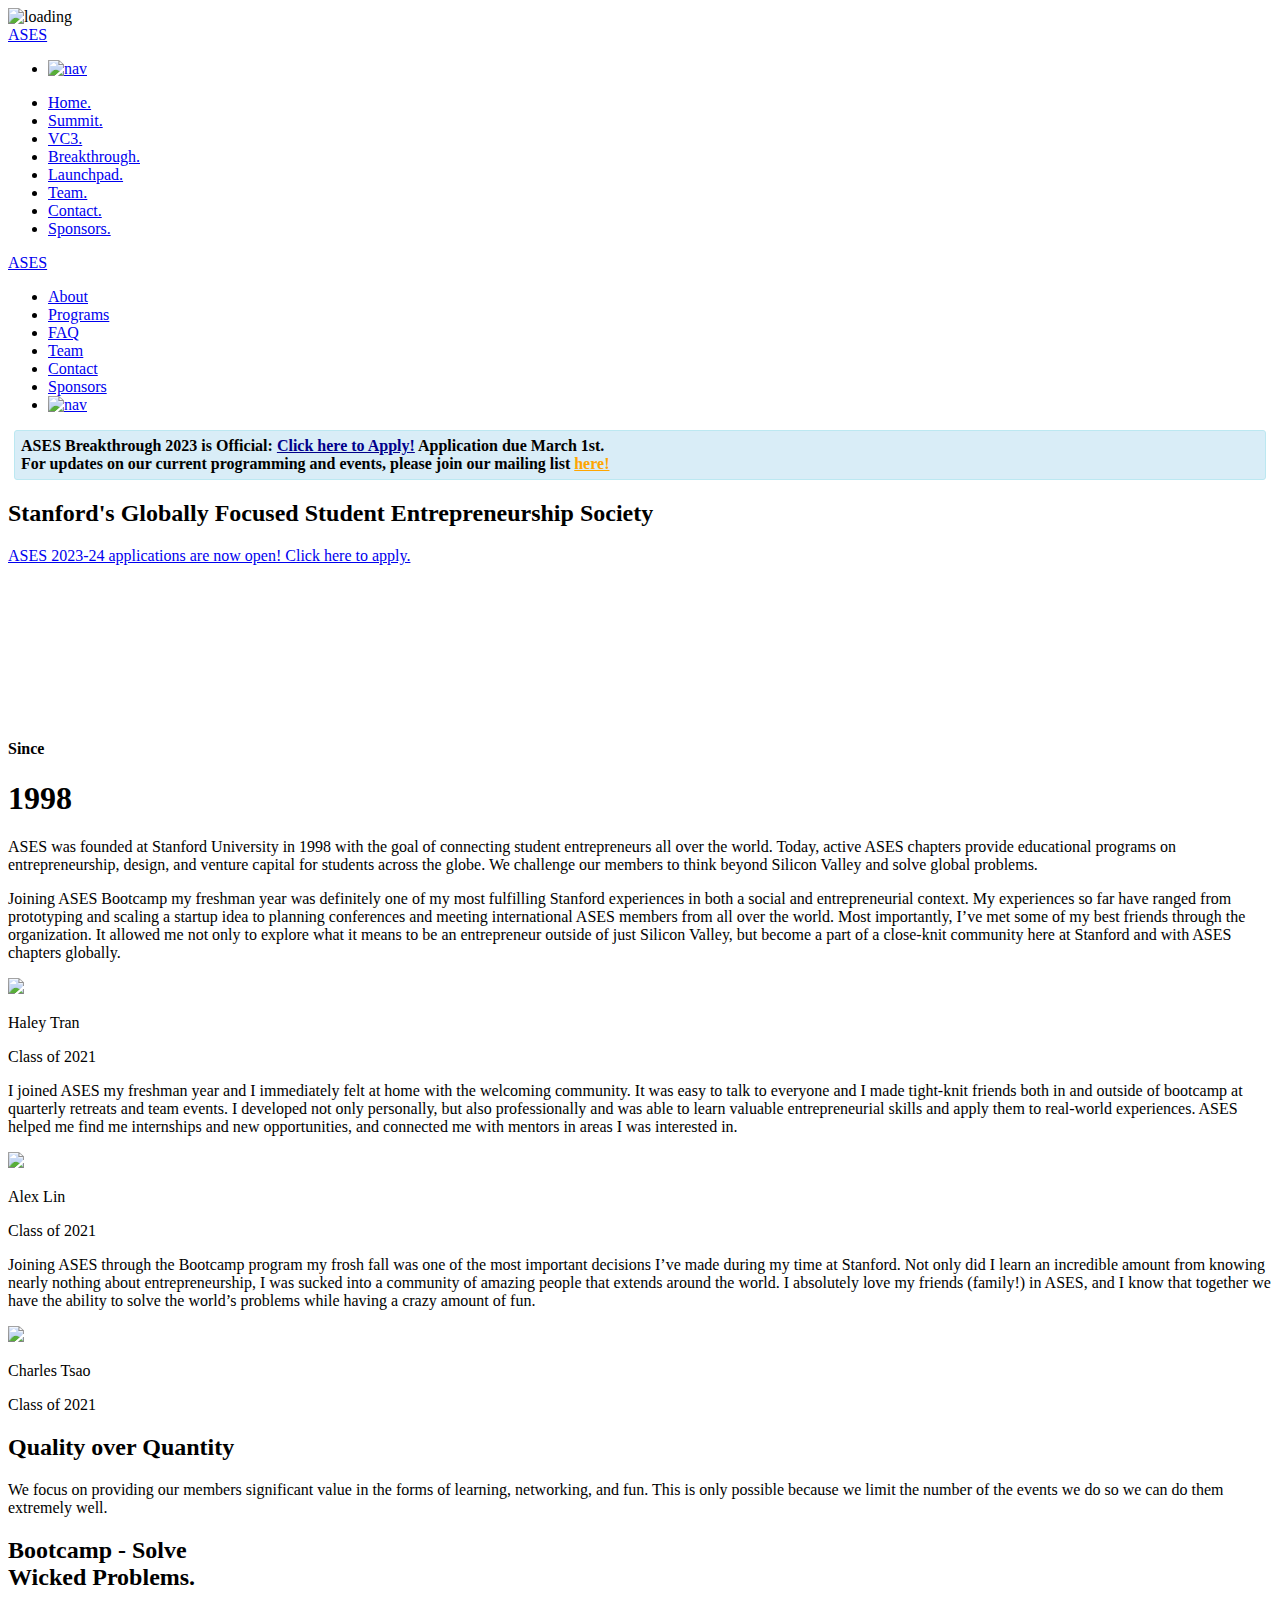
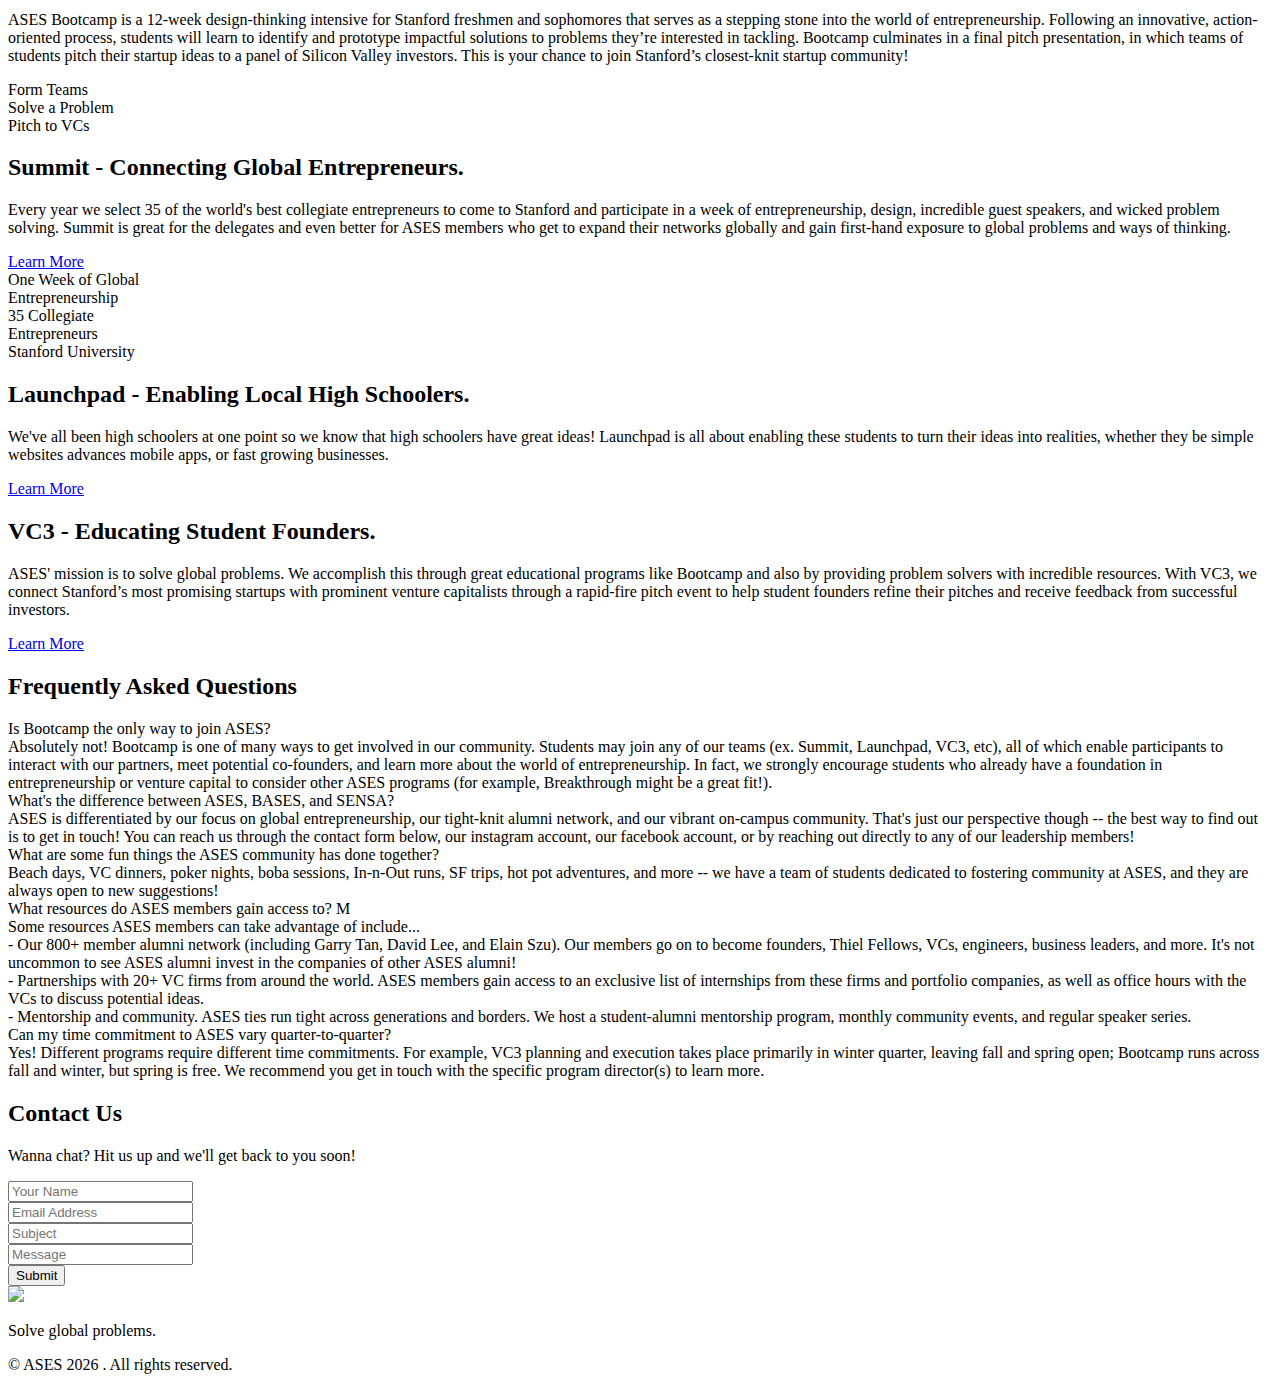
==== commit e7af53fc: "Merge d1ffd3dd2e1a0ef3568fc232d430881649bd57d9 into 7dfba04d9f45f4be534377b34ef6956167357cb0" ====
--- a/index.html
+++ b/index.html
@@ -1,4 +1,736 @@
-<!DOCTYPE html><html lang="en" class="undefined"><head><meta charSet="utf-8"/><meta name="viewport" content="width=device-width, initial-scale=1"/><link rel="preload" href="/_next/static/media/2d141e1a38819612-s.p.woff2" as="font" crossorigin="" type="font/woff2"/><link rel="preload" href="/_next/static/media/c9a5bc6a7c948fb0-s.p.woff2" as="font" crossorigin="" type="font/woff2"/><link rel="preload" as="image" href="/logo-normal.jpg"/><link rel="preload" as="image" href="/Since1988Image.jpg"/><link rel="preload" as="image" href="/timeline-bootcamp.jpg"/><link rel="preload" as="image" href="/timeline-launchpad.jpg"/><link rel="preload" as="image" href="/timeline-vc3.jpg"/><link rel="preload" as="image" href="/timeline-summit.jpg"/><link rel="preload" as="image" href="/timeline-breakthrough.jpg"/><link rel="preload" as="image" href="/Pear.jpg"/><link rel="preload" as="image" href="/Renn.jpg"/><link rel="preload" as="image" href="/Softbank.jpg"/><link rel="stylesheet" href="/_next/static/css/dd29997b30750487.css" data-precedence="next"/><link rel="stylesheet" href="/_next/static/css/76fa89ab2c74ef68.css" data-precedence="next"/><link rel="preload" href="/_next/static/chunks/webpack-d12bd60e310c01ec.js" as="script" fetchPriority="low"/><script src="/_next/static/chunks/fd9d1056-c3ad285d24343bcd.js" async=""></script><script src="/_next/static/chunks/864-363495ee7e931e0e.js" async=""></script><script src="/_next/static/chunks/main-app-bece843446408cb1.js" async=""></script><link rel="preload" as="image" href="/Think.jpg"/><link rel="preload" as="image" href="/WIL.jpg"/><link rel="preload" as="image" href="/ZhenFund.jpg"/><link rel="preload" as="image" href="/logo-white.png"/><title>Stanford ASES</title><meta name="description" content="Stanford&#x27;s premiere entrepreneurship society"/><meta name="next-size-adjust"/><script src="/_next/static/chunks/polyfills-c67a75d1b6f99dc8.js" noModule=""></script></head><body class="__className_641c3b"><div class="MuiBox-root css-0"><style data-emotion="css 8pnk87">.css-8pnk87{position:-webkit-sticky;position:sticky;width:100%;background-color:white;z-index:20;top:0;}</style><div class="MuiBox-root css-8pnk87"><style data-emotion="css i9gxme">.css-i9gxme{-webkit-box-flex:1;-webkit-flex-grow:1;-ms-flex-positive:1;flex-grow:1;}</style><div class="Topbar_desktop__78VE5 MuiBox-root css-i9gxme"><style data-emotion="css k1i2pg">.css-k1i2pg{display:-webkit-box;display:-webkit-flex;display:-ms-flexbox;display:flex;-webkit-flex-direction:column;-ms-flex-direction:column;flex-direction:column;width:100%;box-sizing:border-box;-webkit-flex-shrink:0;-ms-flex-negative:0;flex-shrink:0;position:static;background-color:#1976d2;color:#fff;}</style><style data-emotion="css duwuv1">.css-duwuv1{background-color:#fff;color:rgba(0, 0, 0, 0.87);-webkit-transition:box-shadow 300ms cubic-bezier(0.4, 0, 0.2, 1) 0ms;transition:box-shadow 300ms cubic-bezier(0.4, 0, 0.2, 1) 0ms;box-shadow:none;display:-webkit-box;display:-webkit-flex;display:-ms-flexbox;display:flex;-webkit-flex-direction:column;-ms-flex-direction:column;flex-direction:column;width:100%;box-sizing:border-box;-webkit-flex-shrink:0;-ms-flex-negative:0;flex-shrink:0;position:static;background-color:#1976d2;color:#fff;}</style><header class="MuiPaper-root MuiPaper-elevation MuiPaper-elevation0 MuiAppBar-root MuiAppBar-colorPrimary MuiAppBar-positionStatic css-duwuv1"><style data-emotion="css 1l473bi">.css-1l473bi{position:relative;display:-webkit-box;display:-webkit-flex;display:-ms-flexbox;display:flex;-webkit-align-items:center;-webkit-box-align:center;-ms-flex-align:center;align-items:center;padding-left:16px;padding-right:16px;min-height:56px;background:white;}@media (min-width:600px){.css-1l473bi{padding-left:24px;padding-right:24px;}}@media (min-width:0px){@media (orientation: landscape){.css-1l473bi{min-height:48px;}}}@media (min-width:600px){.css-1l473bi{min-height:64px;}}</style><div class="MuiToolbar-root MuiToolbar-gutters MuiToolbar-regular css-1l473bi"><a href="/"><img src="/logo-normal.jpg" alt="ases logo" width="33" height="33"/></a><style data-emotion="css 1cdh9m8">.css-1cdh9m8{display:-webkit-box;display:-webkit-flex;display:-ms-flexbox;display:flex;-webkit-flex-direction:row;-ms-flex-direction:row;flex-direction:row;-webkit-box-pack:justify;-webkit-justify-content:space-between;justify-content:space-between;width:100%;-webkit-align-items:center;-webkit-box-align:center;-ms-flex-align:center;align-items:center;margin-left:8px;white-space:nowrap;}</style><div class="MuiBox-root css-1cdh9m8"><a style="text-decoration:none" href="/"><style data-emotion="css 1o1i8ym">.css-1o1i8ym{margin:0;font-family:"Roboto","Helvetica","Arial",sans-serif;font-weight:400;font-size:1rem;line-height:1.5;letter-spacing:0.00938em;color:#101828;font-size:40px;font-weight:700;}</style><p class="MuiTypography-root MuiTypography-body1 css-1o1i8ym">ASES</p></a><style data-emotion="css 1qlpmbw">.css-1qlpmbw{display:-webkit-box;display:-webkit-flex;display:-ms-flexbox;display:flex;-webkit-flex-direction:row;-ms-flex-direction:row;flex-direction:row;-webkit-box-pack:center;-ms-flex-pack:center;-webkit-justify-content:center;justify-content:center;width:35%;}</style><div class="MuiBox-root css-1qlpmbw"><a style="text-decoration:none" href="/"><style data-emotion="css b4p8in">.css-b4p8in{margin:0;font-family:"Roboto","Helvetica","Arial",sans-serif;font-weight:400;font-size:1rem;line-height:1.5;letter-spacing:0.00938em;color:#667085;font-size:16px;font-weight:700;margin-right:20px;}</style><p class="MuiTypography-root MuiTypography-body1 css-b4p8in">Home</p></a><a style="text-decoration:none" href="/#programs"><p class="MuiTypography-root MuiTypography-body1 css-b4p8in">Programs</p></a><a style="text-decoration:none" href="/#about"><p class="MuiTypography-root MuiTypography-body1 css-b4p8in">About</p></a><a style="text-decoration:none" href="/#faq"><p class="MuiTypography-root MuiTypography-body1 css-b4p8in">FAQ</p></a><a style="text-decoration:none" href="/team"><p class="MuiTypography-root MuiTypography-body1 css-b4p8in">Team</p></a><a style="text-decoration:none" href="/#sponsors"><p class="MuiTypography-root MuiTypography-body1 css-b4p8in">Sponsors</p></a></div><style data-emotion="css agytt9">.css-agytt9{margin:0;font-family:"Roboto","Helvetica","Arial",sans-serif;font-weight:400;font-size:1rem;line-height:1.5;letter-spacing:0.00938em;color:#667085;font-size:16px;font-weight:700;margin-right:20px;visibility:hidden;}</style><p class="MuiTypography-root MuiTypography-body1 css-agytt9">Login/Sign Up</p></div></div></header></div><div class="Topbar_mobile___rw__ MuiBox-root css-i9gxme"><header class="MuiPaper-root MuiPaper-elevation MuiPaper-elevation0 MuiAppBar-root MuiAppBar-colorPrimary MuiAppBar-positionStatic css-duwuv1"><div class="MuiToolbar-root MuiToolbar-gutters MuiToolbar-regular css-1l473bi"><a href="/"><img src="/logo-normal.jpg" alt="ases logo" width="33" height="33"/></a><div class="MuiBox-root css-1cdh9m8"><a style="text-decoration:none" href="/"><style data-emotion="css t5mci5">.css-t5mci5{margin:0;font-family:"Roboto","Helvetica","Arial",sans-serif;font-weight:400;font-size:1rem;line-height:1.5;letter-spacing:0.00938em;color:#101828;font-size:30px;font-weight:700;}</style><p class="MuiTypography-root MuiTypography-body1 css-t5mci5">ASES</p></a><div class="MuiBox-root css-0"><style data-emotion="css t6qdqh">.css-t6qdqh{text-align:center;-webkit-flex:0 0 auto;-ms-flex:0 0 auto;flex:0 0 auto;font-size:1.5rem;padding:8px;border-radius:50%;overflow:visible;color:rgba(0, 0, 0, 0.54);-webkit-transition:background-color 150ms cubic-bezier(0.4, 0, 0.2, 1) 0ms;transition:background-color 150ms cubic-bezier(0.4, 0, 0.2, 1) 0ms;margin-left:-12px;}.css-t6qdqh:hover{background-color:rgba(0, 0, 0, 0.04);}@media (hover: none){.css-t6qdqh:hover{background-color:transparent;}}.css-t6qdqh.Mui-disabled{background-color:transparent;color:rgba(0, 0, 0, 0.26);}</style><style data-emotion="css 7vbamj">.css-7vbamj{display:-webkit-inline-box;display:-webkit-inline-flex;display:-ms-inline-flexbox;display:inline-flex;-webkit-align-items:center;-webkit-box-align:center;-ms-flex-align:center;align-items:center;-webkit-box-pack:center;-ms-flex-pack:center;-webkit-justify-content:center;justify-content:center;position:relative;box-sizing:border-box;-webkit-tap-highlight-color:transparent;background-color:transparent;outline:0;border:0;margin:0;border-radius:0;padding:0;cursor:pointer;-webkit-user-select:none;-moz-user-select:none;-ms-user-select:none;user-select:none;vertical-align:middle;-moz-appearance:none;-webkit-appearance:none;-webkit-text-decoration:none;text-decoration:none;color:inherit;text-align:center;-webkit-flex:0 0 auto;-ms-flex:0 0 auto;flex:0 0 auto;font-size:1.5rem;padding:8px;border-radius:50%;overflow:visible;color:rgba(0, 0, 0, 0.54);-webkit-transition:background-color 150ms cubic-bezier(0.4, 0, 0.2, 1) 0ms;transition:background-color 150ms cubic-bezier(0.4, 0, 0.2, 1) 0ms;margin-left:-12px;}.css-7vbamj::-moz-focus-inner{border-style:none;}.css-7vbamj.Mui-disabled{pointer-events:none;cursor:default;}@media print{.css-7vbamj{-webkit-print-color-adjust:exact;color-adjust:exact;}}.css-7vbamj:hover{background-color:rgba(0, 0, 0, 0.04);}@media (hover: none){.css-7vbamj:hover{background-color:transparent;}}.css-7vbamj.Mui-disabled{background-color:transparent;color:rgba(0, 0, 0, 0.26);}</style><button class="MuiButtonBase-root MuiIconButton-root MuiIconButton-edgeStart MuiIconButton-sizeMedium css-7vbamj" tabindex="0" type="button"><style data-emotion="css 1551pbe">.css-1551pbe{-webkit-user-select:none;-moz-user-select:none;-ms-user-select:none;user-select:none;width:1em;height:1em;display:inline-block;fill:currentColor;-webkit-flex-shrink:0;-ms-flex-negative:0;flex-shrink:0;-webkit-transition:fill 200ms cubic-bezier(0.4, 0, 0.2, 1) 0ms;transition:fill 200ms cubic-bezier(0.4, 0, 0.2, 1) 0ms;font-size:1.5rem;color:#667085;}</style><svg class="MuiSvgIcon-root MuiSvgIcon-fontSizeMedium css-1551pbe" focusable="false" aria-hidden="true" viewBox="0 0 24 24" data-testid="MenuIcon"><path d="M3 18h18v-2H3v2zm0-5h18v-2H3v2zm0-7v2h18V6H3z"></path></svg></button></div></div></div></header></div><style data-emotion="css a3xyjy">.css-a3xyjy{z-index:1200;}</style></div><div style="height:95vh;background:#FCFAFF;overflow:hidden;border-bottom:1px solid black;border-top:1px solid black"><div class="SVGAnimation_svgContainer__8RvXO" style="overflow:hidden;position:absolute;z-index:-1"><svg width="100vw" height="95vh" overflow="hidden" version="1.1" viewBox="0 0 1366 479" position="absolute" xmlns="http://www.w3.org/2000/svg"><path d="m1386 333h-1.49c0-137.66-120.01-249.66-267.51-249.66-147.51 0-267.5 112-267.5 249.66h-1.495c0-3.587.089-7.169.255-10.752.162-3.582.412-7.159.745-10.732.329-3.572.74-7.135 1.235-10.693.495-3.553 1.068-7.096 1.725-10.63.656-3.534 1.396-7.053 2.214-10.552.818-3.505 1.714-6.99 2.693-10.46.98-3.466 2.037-6.912 3.173-10.334 1.136-3.427 2.35-6.829 3.642-10.202 1.292-3.378 2.662-6.727 4.105-10.052 1.449-3.32 2.97-6.61 4.569-9.872 1.595-3.261 3.267-6.489 5.012-9.682 1.746-3.193 3.564-6.353 5.455-9.473 1.886-3.121 3.85-6.202 5.882-9.245s4.132-6.047 6.299-9.007c2.173-2.955 4.408-5.871 6.711-8.739 2.302-2.873 4.668-5.692 7.101-8.467 2.433-2.776 4.928-5.502 7.486-8.176 2.558-2.678 5.174-5.298 7.852-7.869s5.418-5.089 8.211-7.548c2.792-2.46 5.642-4.866 8.544-7.214 2.907-2.347 5.861-4.637 8.872-6.863 3.007-2.231 6.065-4.399 9.175-6.508 3.105-2.105 6.262-4.146 9.467-6.129 3.199-1.983 6.444-3.898 9.737-5.745 3.287-1.852 6.622-3.636 9.993-5.357 3.37-1.716 6.783-3.368 10.227-4.948 3.45-1.58 6.93-3.091 10.45-4.535 3.52-1.443 7.07-2.814 10.64-4.1167 3.58-1.2977 7.19-2.5275 10.83-3.6843s7.29-2.2359 10.98-3.2469 7.4-1.949 11.13-2.8094c3.73-.8603 7.47-1.6477 11.24-2.3573 3.76-.7145 7.54-1.3513 11.34-1.9103 3.79-.5589 7.6-1.045 11.41-1.4533 3.82-.4083 7.64-.7436 11.48-.9964 3.83-.2576 7.66-.4374 11.5-.5395s7.69-.1264 11.53-.0778c3.84.0535 7.68.1799 11.51.384 3.84.2042 7.66.4861 11.49.8458 3.82.3548 7.63.7922 11.43 1.3026 3.81.5103 7.6 1.0936 11.37 1.7547 3.78.661 7.54 1.3998 11.28 2.2115s7.46 1.6964 11.17 2.6588c3.7.9623 7.37 1.9928 11.03 3.101 3.65 1.1082 7.28 2.2893 10.88 3.5385 3.6 1.254 7.16 2.581 10.71 3.976 3.53 1.395 7.04 2.858 10.51 4.394s6.91 3.14 10.31 4.812c3.39 1.672 6.75 3.412 10.07 5.22s6.59 3.68 9.82 5.619c3.24 1.934 6.42 3.937 9.56 6.003s6.23 4.19 9.28 6.382c3.04 2.187 6.03 4.437 8.97 6.746s5.83 4.671 8.66 7.097c2.83 2.425 5.6 4.904 8.32 7.436 2.72 2.538 5.37 5.123 7.97 7.763 2.6 2.644 5.14 5.332 7.62 8.078 2.47 2.741 4.88 5.531 7.23 8.37 2.34 2.838 4.62 5.721 6.84 8.652 2.21 2.931 4.36 5.9 6.44 8.919 2.08 3.013 4.08 6.071 6.02 9.167s3.8 6.226 5.6 9.4c1.79 3.169 3.51 6.372 5.16 9.614 1.64 3.238 3.22 6.509 4.71 9.809 7.01 15.462 12.29 31.414 15.85 47.867s5.32 33.071 5.28 49.855z"></path><path d="m739.68 472.72c5.174 0 10.276.748 15.034 2.215 7.174 2.221 13.176 6.021 17.361 10.987 1.958 2.318 3.519 4.879 4.784 7.571-10.333-1.03-20.594-2.721-30.693-5.068-5.658-1.307-11.598-2.921-16.715-5.793-2.411-1.35-3.655-2.73-3.801-4.222-.338-3.436 4.821-4.971 7.596-5.302 2.139-.257 4.294-.388 6.434-.388zm109.96-1.429c6.304 0 8.126 1.715 8.943 3.013 1.281 2.021.583 4.631-.671 6.326-1.447 1.954-3.681 3.266-5.877 4.398-11.37 5.87-25.285 8.926-43.552 9.544 1.989-5.841 4.68-10.326 8.204-13.674 3.738-3.552 8.777-6.138 14.993-7.697 5.008-1.249 10.828-1.876 17.793-1.91h.167zm-42.797 24.452c-.036.111-.072.223-.104.34-3.732 12.357-3.54 25.311-3.352 37.848.156 10.783.328 21.935 4.185 32.392 1.635 4.427 3.936 8.708 6.164 12.843 3.446 6.399 7.007 13.013 8.011 20.146.276 1.949.375 5.457-2.03 6.993-1.197.762-2.847.894-4.18.996-22.895 1.764-45.696 2.007-66.93 2.007-.5 0-.989 0-1.463-.005 6.481-2.153 12.275-4.986 17.241-8.441 5.878-4.086 10.448-8.941 13.587-14.446 6.372-11.162 6.851-23.801 7.32-36.022.494-12.775-.229-25.642-2.135-38.256-.848-5.598-2.046-11.682-4.414-17.338 8.631.787 17.319 1.118 26.008.986.702-.009 1.4-.029 2.092-.043zm31.787 126.41c-3.41 3.561-7.793 6.579-13.03 8.965-8.637 3.931-19.886 6.278-33.421 6.968-1.531.078-3.28.194-5.123.316-8.173.529-19.365 1.258-29.407.107-5.44-.622-10.037-1.755-13.66-3.358-4.17-1.842-7.205-4.383-9.016-7.542-1.104-1.929-1.468-3.96-.974-5.447.328-.996 1.036-1.764 2.103-2.284 1.651-.797 3.577-1.083 5.305-.797 22.453 3.752 36.55 5.2 48.643 4.986 11.895-.209 21.739-1.997 36.539-4.917 4.133-.817 8.714.228 11.661 2.667.13.107.26.219.38.336zm-4.316 25.331c-2.644 4.402-5.867 8.416-10.359 11.176-5.513 3.377-12.322 4.407-18.866 5.015-3.311.315-18.855.675-34.202-.341-19.766-1.307-32.052-4.334-35.524-8.746-1.155-1.473-1.312-3.066-.473-4.884.655-1.428 1.926-2.07 4.388-2.216 2.509-.15 6.023.243 10.88.788 14.212 1.598 37.997 4.276 77.904-1.662 2.202-.331 4.435-.015 6.252.87zm-35.92 47.518c11.713 0 24.546-2.415 34.286-5.282 16.757-4.937 33.821-13.518 53.702-27.017 13.488-9.15 28.267-14.85 43.931-16.93 12.536-1.671 25.67-1.04 39.033 1.871 22.791 4.956 38.551 14.966 38.711 15.068.27.175.64.112.83-.145.19-.253.12-.603-.15-.783-.16-.097-16.074-10.209-39.073-15.224-13.514-2.949-26.805-3.591-39.491-1.904-15.878 2.108-30.844 7.876-44.499 17.138-19.771 13.421-36.726 21.954-53.359 26.852-15.065 4.441-37.596 7.794-51.516 2.634-4.716-1.749-8.09-5.122-8.397-8.397-.245-2.575 1.364-4.937 4.665-6.842 6.064-3.503 14.471-2.41 22.603-1.355 5.206.675 10.13 1.316 14.446.811 6.054-.705 12.129-2.925 16.658-6.084 5.227-3.649 8.251-8.299 8.735-13.455.282-2.993-.525-6.856-3.597-8.883 1.229-2.118 2.317-4.276 3.327-6.355 2.863-5.885 5.195-13.665.994-18.582 3.566-3.955 6.091-8.586 7.564-13.878 1.978-7.114 2.957-14.179 3.899-21.016 1.624-11.725 3.155-22.795 9.298-34.151 5.783-10.685 13.675-20.433 21.307-29.865 6.481-8.008 13.181-16.288 18.6-25.141 9.636-15.73 15.32-33.932 16.45-52.64 1.125-18.708-2.343-37.392-10.026-54.03-5.008-10.831-11.656-20.831-19.772-29.704-7.751-8.475-16.814-15.919-26.95-22.124-19.599-12.008-42.531-19.049-66.321-20.365-22.786-1.259-45.181 2.862-64.77 11.914-10.261 4.743-19.683 10.812-28.012 18.038-8.741 7.575-16.305 16.463-22.484 26.41-7.709 12.41-12.702 25.933-14.826 40.19-1.962 13.169-1.509 27.086 1.343 41.367 5.107 25.545 17.809 52.071 36.743 76.713.015.019.031.034.041.048.073.068 6.971 7.25 14.134 18.203 4.206 6.424 7.673 12.867 10.318 19.16 3.29 7.842 5.294 15.462 5.95 22.644.697 7.663 2.348 12.099 5.346 14.393.979.748 2.051 1.234 3.222 1.545-11.666 2.988-24.435 3.586-34.909 1.565-14.785-2.862-25.456-5.355-34.036-7.357-16.049-3.747-24.888-5.807-39.725-5.394-9.656.262-19.047 1.54-27.913 3.78-7.101 1.798-13.878 4.218-20.157 7.192-10.697 5.068-16.137 9.928-16.366 10.132-.24.213-.245.568-.016.792.234.223.614.228.854.014.052-.048 5.57-4.966 16.127-9.961 6.195-2.935 12.895-5.321 19.907-7.095 8.766-2.211 18.053-3.469 27.601-3.736 14.664-.409 23.452 1.642 39.397 5.364 8.589 2.007 19.277 4.5 34.082 7.367 11.359 2.196 25.352 1.365 37.804-2.211 1.458.131 3.019.131 4.67.131 21.255 0 44.092-.243 67.029-2.012 1.473-.111 3.306-.252 4.763-1.185 2.785-1.784 2.921-5.37 2.541-8.071-1.031-7.314-4.639-14.019-8.127-20.502-2.212-4.101-4.497-8.348-6.106-12.706-3.795-10.287-3.956-21.342-4.118-32.037-.187-12.454-.38-25.331 3.311-37.528.068-.228.141-.457.208-.68 18.673-.593 32.88-3.698 44.51-9.699 2.327-1.196 4.695-2.6 6.283-4.743 1.473-1.987 2.264-5.088.718-7.532-2.04-3.231-6.772-3.581-10.151-3.566-7.075.034-12.993.67-18.106 1.948-6.418 1.608-11.65 4.296-15.533 7.994-3.733 3.547-6.56 8.304-8.621 14.499-.818.025-1.64.039-2.478.054-8.85.136-17.705-.214-26.497-1.04-1.349-2.984-3.046-5.826-5.211-8.397-4.332-5.141-10.532-9.067-17.934-11.356-6.887-2.128-14.498-2.779-22-1.88-2.191.267-4.326.952-5.856 1.89-1.999 1.22-2.957 2.818-2.78 4.631.182 1.871 1.614 3.532 4.378 5.083 5.253 2.949 11.297 4.592 17.044 5.923 10.37 2.405 20.906 4.125 31.52 5.156 2.473 5.709 3.707 11.919 4.571 17.624 1.895 12.547 2.613 25.346 2.129 38.057-.463 12.09-.942 24.598-7.184 35.536-3.055 5.35-7.512 10.088-13.243 14.067-5.237 3.645-11.416 6.585-18.371 8.752-.495.155-.989.306-1.489.452-1.926-.199-3.576-.656-4.982-1.73-2.691-2.051-4.248-6.38-4.909-13.62-.666-7.294-2.697-15.02-6.033-22.97-2.666-6.356-6.169-12.858-10.412-19.345-7.017-10.709-13.785-17.852-14.238-18.324-18.813-24.5-31.448-50.866-36.518-76.241-2.827-14.16-3.28-27.955-1.333-41.002 2.109-14.111 7.044-27.499 14.681-39.783 6.116-9.849 13.607-18.649 22.254-26.152 8.241-7.148 17.575-13.159 27.731-17.853 19.397-8.97 41.584-13.052 64.161-11.803 23.577 1.307 46.31 8.285 65.738 20.185 10.032 6.147 19.017 13.519 26.69 21.916 8.038 8.79 14.623 18.688 19.584 29.422 7.611 16.478 11.042 34.987 9.928 53.52-1.12 18.538-6.752 36.57-16.289 52.149-5.383 8.79-12.062 17.036-18.517 25.02-7.668 9.466-15.591 19.262-21.422 30.035-6.236 11.526-7.855 23.212-9.417 34.515-.942 6.798-1.916 13.829-3.873 20.87-1.406 5.054-3.826 9.529-7.215 13.324-.12-.111-.24-.218-.37-.32-3.222-2.668-8.209-3.815-12.707-2.926-14.732 2.906-24.524 4.685-36.31 4.889-12.015.218-26.039-1.225-48.408-4.966-1.984-.326-4.196 0-6.065.908h-.011c-1.363.666-2.269 1.657-2.701 2.95-.838 2.541.468 5.257 1.067 6.302 8.204 14.315 36.388 12.484 53.229 11.385 1.842-.116 3.581-.233 5.101-.311 22.109-1.132 37.893-6.569 47.185-16.205 3.634 4.5 1.401 11.74-1.28 17.25-1.021 2.09-2.083 4.203-3.254 6.244-2.046-.996-4.555-1.356-7.017-.991-39.741 5.914-63.427 3.246-77.576 1.657-9.845-1.108-14.79-1.667-16.518 2.099-1.005 2.182-.797 4.198.609 5.992 2.061 2.614 6.788 4.752 14.055 6.355 5.867 1.298 13.384 2.255 22.354 2.848 15.419 1.02 31.068.651 34.415.34 6.689-.627 13.676-1.686 19.402-5.199 4.633-2.843 8.006-7.056 10.708-11.531 2.572 1.768 3.238 5.155 2.983 7.789-.979 10.409-12.983 17.202-24.337 18.528-4.159.486-9.006-.145-14.139-.811-8.339-1.084-16.965-2.201-23.4 1.516-2.587 1.492-5.591 4.067-5.231 7.891.354 3.747 3.946 7.415 9.151 9.34 5.138 1.909 11.411 2.682 18.043 2.682z"></path><path d="m718 519.91-1.303.682c-71.95-120.41-235.3-163.7-364.13-96.509-128.83 67.198-175.11 219.83-103.16 340.23l-1.303.682c-1.871-3.141-3.674-6.31-5.399-9.519s-3.377-6.451-4.956-9.728c-1.579-3.272-3.08-6.578-4.508-9.914-1.428-3.335-2.778-6.699-4.049-10.088-1.272-3.389-2.471-6.802-3.586-10.235-1.115-3.437-2.152-6.894-3.111-10.376-.954-3.476-1.835-6.972-2.632-10.488-.797-3.51-1.511-7.04-2.147-10.58-.641-3.545-1.194-7.094-1.668-10.658-.469-3.564-.86-7.138-1.172-10.717-.308-3.579-.537-7.167-.683-10.755-.141-3.589-.203-7.177-.188-10.771.021-3.588.125-7.177.308-10.765.182-3.589.448-7.167.797-10.746.349-3.574.777-7.143 1.293-10.702.51-3.559 1.104-7.109 1.777-10.644.672-3.535 1.428-7.055 2.267-10.561.834-3.505 1.751-6.992 2.746-10.458.996-3.467 2.069-6.914 3.221-10.342 1.157-3.423 2.387-6.826 3.695-10.201 1.313-3.379 2.699-6.724 4.159-10.044 1.464-3.321 3.001-6.613 4.617-9.87s3.299-6.486 5.06-9.675c1.762-3.194 3.596-6.344 5.504-9.465 1.907-3.116 3.882-6.193 5.93-9.232 2.048-3.038 4.164-6.037 6.348-8.993 2.184-2.95 4.435-5.862 6.754-8.725s4.701-5.677 7.15-8.448c2.444-2.765 4.956-5.487 7.526-8.155 2.574-2.669 5.206-5.283 7.895-7.844 2.694-2.561 5.441-5.069 8.25-7.523s5.67-4.845 8.583-7.187c2.918-2.337 5.889-4.615 8.906-6.831 3.023-2.22 6.093-4.377 9.214-6.476 3.122-2.093 6.285-4.129 9.501-6.096 3.21-1.972 6.467-3.875 9.771-5.711 3.299-1.841 6.64-3.613 10.022-5.317s6.801-3.34 10.256-4.913c3.456-1.568 6.947-3.062 10.475-4.494 3.523-1.427 7.083-2.785 10.668-4.07 3.591-1.286 7.208-2.498 10.851-3.642 3.643-1.14 7.311-2.211 11.001-3.204 3.695-.994 7.406-1.914 11.142-2.761 3.737-.847 7.489-1.617 11.257-2.313s7.557-1.314 11.351-1.86c3.799-.545 7.608-1.012 11.429-1.402 3.82-.394 7.65-.706 11.486-.945 3.83-.238 7.671-.399 11.512-.487 3.841-.082 7.687-.092 11.528-.024 3.84.068 7.681.214 11.517.438s7.666.521 11.486.896c3.82.38 7.635.828 11.434 1.359 3.804.526 7.593 1.134 11.366 1.811 3.773.682 7.531 1.436 11.268 2.269 3.741.828 7.457 1.733 11.157 2.712 3.695.979 7.369 2.03 11.023 3.16 3.648 1.125 7.27 2.322 10.866 3.593s7.155 2.615 10.688 4.027c3.534 1.417 7.036 2.897 10.502 4.455 3.465 1.553 6.894 3.175 10.282 4.864 3.392 1.695 6.743 3.452 10.053 5.273 3.309 1.826 6.577 3.72 9.803 5.673 3.22 1.957 6.399 3.978 9.531 6.062 3.132 2.079 6.212 4.226 9.246 6.432 14.201 10.327 27.151 21.876 38.856 34.648 11.705 12.766 21.93 26.502 30.67 41.196z"></path><path d="m754.58 263.76c-24.788-20.606-57.231-31.25-90.284-29.592-14.018.747-28.155 3.664-41.807 6.528-22.647 4.751-46.029 9.615-68.555 4.175-2.142-.512-4.409-1.141-6.551-1.77-6.914-2.005-14.074-4.064-21.422-3.264-8.509.917-15.059 6.469-17.628 14.879-5.018 16.601 5.815 34.801 12.73 44.187 1.777 2.405 3.736 4.752 5.696 7.04 4.955 5.893 10.036 11.961 12.12 19.4 1.527 5.552 1.59 11.791.183 19.518-1.47 7.898-3.737 16.255-7.348 27.07-6.06 18.147-14.262 35.602-24.361 52.027-1.225 2.005-2.506 4.063-3.856 6.01l-2.632 3.893c-9.244 13.908-18.79 28.216-16.529 44.129 1.532 10.815 8.88 21.118 20.078 28.216 8.88 5.663 20.14 9.498 34.522 11.79 8.572 1.371 17.327 2.059 26.019 2.001 15.179 0 30.296-2.001 44.923-5.893 23.079-6.069 44.439-16.884 62.5-31.592 11.996-9.845 18.791-18.947 21.542-28.675 2.574-9.273 1.225-18.947 0-28.333-.61-4.293-1.162-8.698-1.407-12.991-1.407-26.845 12.918-54.085 36.419-69.481 4.226-2.751 8.755-5.151 13.101-7.556 4.408-2.347 8.999-4.81 13.22-7.615 10.286-6.752 16.649-14.362 18.853-22.665 4.961-18.542-11.996-35.197-19.526-41.436zm18.364 41.324c-2.079 8.01-8.265 15.454-18.364 22.035-4.22 2.747-8.754 5.21-13.157 7.557-4.409 2.346-8.999 4.805-13.225 7.61-23.872 15.625-38.379 43.27-36.972 70.457.245 4.346.86 8.815 1.412 13.103 1.282 9.273 2.569 18.83.057 27.874-2.631 9.503-9.364 18.43-21.177 28.104-29.259 24.035-67.575 37.26-106.26 37.26-8.812 0-17.566-.688-26.195-2.063-14.2-2.23-25.341-6.064-34.033-11.615-10.776-6.986-17.936-17.001-19.406-27.416-2.204-15.455 7.223-29.65 16.342-43.383.86-1.317 1.714-2.634 2.574-3.893 1.345-2.005 2.632-4.063 3.856-6.068 10.162-16.543 18.364-34.056 24.424-52.256 3.668-10.933 5.935-19.289 7.405-27.241 1.469-7.956 1.407-14.308-.183-20.035-2.141-7.61-7.347-13.791-12.303-19.801-1.897-2.288-3.856-4.634-5.633-7.039-6.795-9.215-17.446-27.075-12.548-43.27 2.387-7.957 8.572-13.162 16.587-14.021 1.042-.117 2.084-.175 3.121-.175 6.003 0 12.001 1.717 17.754 3.38 2.141.63 4.408 1.259 6.607 1.771 22.772 5.552 46.341.63 69.107-4.117 13.653-2.864 27.728-5.781 41.625-6.527 32.746-1.659 64.944 8.873 89.425 29.304 7.348 6.122 23.934 22.376 19.161 40.465z"></path><path d="m293.32 243.13c-5.174 0-10.276.751-15.034 2.227-7.174 2.222-13.176 6.032-17.361 11.011-1.952 2.324-3.519 4.892-4.784 7.591 10.333-1.033 20.594-2.729 30.693-5.077 5.659-1.315 11.598-2.933 16.716-5.812 2.41-1.355 3.654-2.739 3.805-4.234.333-3.44-4.826-4.984-7.6-5.316-2.14-.258-4.295-.39-6.435-.39zm-109.96-1.432c-6.31 0-8.132 1.72-8.949 3.026-1.275 2.022-.578 4.643.672 6.338 1.447 1.959 3.68 3.274 5.877 4.41 11.369 5.89 25.284 8.95 43.552 9.569-1.989-5.857-4.68-10.354-8.2-13.711-3.737-3.561-8.782-6.153-14.997-7.712-5.003-1.257-10.823-1.886-17.789-1.92h-.166zm42.791 24.517c.037.117.073.224.104.341 3.738 12.39 3.54 25.384 3.358 37.949-.161 10.811-.328 21.993-4.19 32.478-1.63 4.438-3.936 8.731-6.159 12.877-3.451 6.416-7.012 13.047-8.012 20.2-.275 1.953-.38 5.471 2.025 7.011 1.198.765 2.853.896 4.181.998 22.895 1.769 45.701 2.013 66.93 2.013.5 0 .989 0 1.463-.005-6.481-2.159-12.275-4.999-17.241-8.463-5.872-4.093-10.448-8.965-13.587-14.485-6.372-11.191-6.851-23.864-7.32-36.117-.494-12.809.229-25.711 2.135-38.359.848-5.612 2.051-11.707 4.414-17.384-8.631.795-17.314 1.121-26.003.99-.708-.01-1.405-.03-2.098-.044zm-31.786 126.74c3.41 3.571 7.793 6.597 13.035 8.989 8.637 3.941 19.881 6.295 33.421 6.991 1.526.078 3.275.19 5.123.312 8.168.531 19.365 1.262 29.402.112 5.445-.628 10.037-1.759 13.665-3.371 4.17-1.847 7.2-4.395 9.011-7.562 1.104-1.934 1.468-3.971.979-5.457-.328-.998-1.041-1.768-2.108-2.294-1.651-.799-3.577-1.087-5.305-.799-22.453 3.761-36.545 5.213-48.643 4.998-11.895-.209-21.734-2.002-36.539-4.93-4.134-.819-8.709.229-11.661 2.675-.125.112-.255.219-.38.336zm4.315 25.398c2.645 4.414 5.867 8.444 10.36 11.206 5.513 3.386 12.322 4.419 18.866 5.033 3.316.312 18.86.672 34.207-.346 19.766-1.31 32.052-4.346 35.524-8.77 1.151-1.476 1.307-3.074.474-4.896-.656-1.433-1.926-2.076-4.389-2.222-2.514-.151-6.023.244-10.88.789-14.211 1.603-38.002 4.288-77.909-1.666-2.202-.326-4.431-.01-6.253.872zm35.92 47.645c-11.707 0-24.545-2.417-34.285-5.296-16.757-4.95-33.822-13.554-53.703-27.089-13.488-9.174-28.267-14.889-43.931-16.975-12.536-1.676-25.67-1.042-39.033 1.876-22.791 4.974-38.549 15.011-38.705 15.109-.2759.175-.6507.112-.8381-.147-.1874-.253-.1197-.604.1562-.784.1562-.097 16.07-10.236 39.069-15.264 13.52-2.958 26.805-3.601 39.496-1.91 15.873 2.114 30.84 7.897 44.494 17.189 19.772 13.452 36.727 22.012 53.359 26.918 15.066 4.453 37.602 7.815 51.517 2.641 4.716-1.749 8.09-5.135 8.402-8.419.245-2.582-1.369-4.95-4.67-6.86-6.064-3.513-14.472-2.417-22.603-1.359-5.206.682-10.125 1.325-14.446.813-6.054-.706-12.124-2.933-16.653-6.1-5.232-3.654-8.252-8.317-8.741-13.491-.281-2.996.526-6.874 3.597-8.906-1.228-2.124-2.316-4.287-3.326-6.373-2.863-5.9-5.196-13.7-.989-18.631-3.566-3.966-6.096-8.609-7.57-13.915-1.978-7.133-2.951-14.217-3.899-21.072-1.624-11.756-3.154-22.855-9.297-34.241-5.784-10.714-13.676-20.488-21.307-29.944-6.482-8.03-13.181-16.332-18.601-25.209-9.636-15.771-15.32-34.022-16.45-52.78-1.124-18.758 2.343-37.491 10.026-54.168 5.008-10.865 11.656-20.887 19.772-29.789 7.751-8.497 16.815-15.961 26.95-22.183 19.6-12.039 42.531-19.098 66.322-20.419 22.786-1.2619 45.186 2.8696 64.775 11.947 10.256 4.76 19.683 10.845 28.013 18.085 8.735 7.601 16.299 16.507 22.478 26.48 7.71 12.444 12.702 26.003 14.826 40.298 1.963 13.203 1.51 27.157-1.343 41.476-5.107 25.613-17.809 52.21-36.742 76.917-.016.019-.026.034-.042.049-.068.068-6.97 7.274-14.134 18.251-4.206 6.441-7.673 12.901-10.317 19.211-3.29 7.868-5.289 15.503-5.945 22.704-.698 7.683-2.348 12.136-5.352 14.431-.979.75-2.051 1.238-3.222 1.549 11.666 2.997 24.436 3.596 34.91 1.569 14.784-2.869 25.456-5.369 34.035-7.376 16.049-3.757 24.889-5.822 39.725-5.408 9.657.268 19.048 1.544 27.919 3.795 7.095 1.798 13.873 4.224 20.151 7.206 10.704 5.082 16.144 9.954 16.367 10.159.24.214.245.57.016.794s-.609.229-.854.014c-.052-.048-5.565-4.979-16.127-9.988-6.195-2.937-12.895-5.33-19.907-7.108-8.767-2.222-18.049-3.484-27.596-3.752-14.67-.409-23.457 1.647-39.402 5.379-8.59 2.012-19.277 4.512-34.083 7.386-11.353 2.203-25.352 1.369-37.804-2.216-1.452.131-3.019.131-4.67.131-21.255 0-44.093-.243-67.029-2.017-1.473-.112-3.301-.253-4.763-1.189-2.786-1.788-2.921-5.383-2.541-8.088 1.031-7.337 4.638-14.061 8.132-20.56 2.207-4.112 4.492-8.37 6.101-12.736 3.795-10.314 3.961-21.403 4.117-32.127.188-12.487.38-25.398-3.31-37.627-.063-.229-.136-.458-.209-.682-18.673-.59-32.879-3.703-44.509-9.72-2.322-1.204-4.69-2.612-6.278-4.76-1.479-1.988-2.27-5.102-.724-7.552 2.041-3.24 6.778-3.591 10.151-3.576 7.075.034 12.994.672 18.106 1.953 6.424 1.613 11.651 4.312 15.534 8.015 3.733 3.557 6.565 8.326 8.621 14.538.822.025 1.645.039 2.483.054 8.845.136 17.7-.214 26.498-1.043 1.343-2.986 3.04-5.841 5.205-8.419 4.332-5.154 10.532-9.091 17.934-11.381 6.887-2.139 14.498-2.787 22-1.89 2.197.268 4.331.955 5.856 1.895 1.999 1.223 2.962 2.831 2.785 4.648-.187 1.871-1.619 3.537-4.383 5.091-5.252 2.958-11.296 4.605-17.044 5.939-10.369 2.412-20.906 4.137-31.521 5.17-2.472 5.725-3.701 11.951-4.57 17.671-1.895 12.58-2.614 25.418-2.124 38.159.463 12.127.942 24.663 7.184 35.63 3.05 5.364 7.507 10.114 13.238 14.11 5.237 3.649 11.416 6.596 18.371 8.774.495.151.989.302 1.494.449 1.921-.2 3.577-.658 4.977-1.735 2.691-2.056 4.248-6.397 4.909-13.657.666-7.308 2.697-15.059 6.039-23.03 2.665-6.368 6.169-12.892 10.411-19.391 7.013-10.743 13.78-17.906 14.233-18.378 18.819-24.566 31.448-51.002 36.518-76.439 2.827-14.203 3.28-28.035 1.333-41.111-2.103-14.154-7.043-27.577-14.675-39.894-6.122-9.875-13.608-18.694-22.26-26.222-8.241-7.166-17.569-13.193-27.731-17.9-19.397-8.9938-41.584-13.086-64.161-11.829-23.577 1.3058-46.311 8.3022-65.734 20.234-10.036 6.163-19.016 13.554-26.69 21.973-8.043 8.814-14.628 18.738-19.589 29.501-7.606 16.521-11.041 35.079-9.922 53.662 1.114 18.587 6.747 36.668 16.284 52.288 5.382 8.813 12.061 17.081 18.516 25.086 7.669 9.496 15.592 19.314 21.422 30.115 6.237 11.557 7.856 23.274 9.417 34.607.943 6.821 1.916 13.866 3.874 20.926 1.405 5.067 3.831 9.554 7.215 13.359.12-.107.244-.219.369-.321 3.223-2.67 8.21-3.825 12.713-2.933 14.727 2.913 24.519 4.696 36.305 4.906 12.015.214 26.039-1.233 48.409-4.979 1.983-.332 4.195 0 6.064.906h.011c1.364.667 2.269 1.661 2.701 2.957.839 2.548-.463 5.272-1.067 6.319-8.204 14.354-36.388 12.517-53.229 11.416-1.837-.117-3.581-.234-5.101-.307-22.104-1.14-37.893-6.592-47.186-16.254-3.628 4.517-1.395 11.771 1.281 17.301 1.02 2.095 2.082 4.21 3.254 6.256 2.051-.999 4.555-1.359 7.022-.994 39.736 5.93 63.422 3.255 77.572 1.662 9.849-1.111 14.789-1.671 16.517 2.104 1.005 2.188.797 4.21-.609 6.008-2.061 2.621-6.788 4.765-14.05 6.373-5.872 1.3-13.389 2.26-22.359 2.855-15.419 1.023-31.068.653-34.415.341-6.69-.629-13.671-1.691-19.397-5.213-4.638-2.851-8.012-7.075-10.713-11.562-2.567 1.773-3.233 5.169-2.983 7.81.978 10.436 12.988 17.247 24.342 18.577 4.159.488 9.006-.141 14.134-.813 8.339-1.087 16.965-2.207 23.4 1.52 2.587 1.496 5.591 4.083 5.231 7.912-.354 3.757-3.946 7.435-9.151 9.369-5.139 1.91-11.412 2.685-18.044 2.685z"></path><path d="m149 128.92-1.303.682c-71.95-120.41-235.3-163.71-364.13-96.51-128.83 67.193-175.11 219.82-103.16 340.23l-1.303.677c-1.871-3.136-3.674-6.31-5.399-9.519s-3.377-6.452-4.956-9.724c-1.579-3.276-3.08-6.582-4.508-9.918-1.428-3.335-2.778-6.695-4.049-10.084-1.272-3.388-2.465-6.802-3.586-10.239-1.115-3.438-2.152-6.895-3.111-10.371-.954-3.482-1.835-6.978-2.632-10.488-.797-3.516-1.511-7.041-2.147-10.586-.636-3.539-1.194-7.094-1.668-10.658-.469-3.564-.86-7.133-1.172-10.717-.308-3.579-.537-7.162-.683-10.751-.141-3.588-.203-7.181-.188-10.77.021-3.593.125-7.182.308-10.77.182-3.584.448-7.168.797-10.741.349-3.579.777-7.148 1.293-10.708.51-3.559 1.104-7.103 1.777-10.638.672-3.535 1.428-7.056 2.267-10.561.834-3.506 1.751-6.992 2.746-10.464.996-3.467 2.069-6.914 3.221-10.337 1.157-3.428 2.387-6.826 3.695-10.206 1.313-3.374 2.699-6.724 4.159-10.044 1.464-3.321 3.001-6.608 4.617-9.87 1.616-3.257 3.299-6.481 5.06-9.675 1.762-3.189 3.596-6.344 5.504-9.46 1.907-3.121 3.882-6.199 5.93-9.237s4.164-6.033 6.348-8.988c2.184-2.956 4.435-5.863 6.754-8.7256 2.319-2.863 4.701-5.6822 7.15-8.4478 2.444-2.7705 4.956-5.4874 7.526-8.1557 2.574-2.6682 5.206-5.2829 7.895-7.844 2.694-2.566 5.446-5.0736 8.25-7.5227 2.809-2.454 5.67-4.8496 8.583-7.1867 2.918-2.3372 5.889-4.6159 8.906-6.8362 3.023-2.2203 6.093-4.3773 9.214-6.471 3.122-2.0985 6.285-4.1289 9.501-6.1009 3.21-1.9671 6.467-3.8709 9.771-5.7114 3.299-1.8356 6.64-3.608 10.022-5.317 3.382-1.7042 6.801-3.3402 10.256-4.908 3.461-1.5678 6.947-3.0675 10.475-4.4941 3.523-1.4315 7.083-2.7851 10.668-4.0754 3.591-1.2855 7.208-2.4979 10.851-3.6372 3.643-1.1442 7.311-2.2106 11.001-3.2039 3.695-.99815 7.406-1.9184 11.142-2.7608 3.737-.84722 7.489-1.6165 11.257-2.3128 3.768-.69628 7.557-1.3146 11.356-1.86 3.794-.54534 7.603-1.0128 11.424-1.4072 3.82-.38953 7.65-.70601 11.486-.9446 3.8301-.23858 7.6709-.39926 11.512-.48204 3.8409-.087642 7.6869-.092513 11.528-.024345s7.6817.21424 11.517.43822c3.8356.21911 7.6661.52098 11.486.8959 3.8252.37492 7.6348.82774 11.434 1.3536 3.8044.53073 7.5931 1.1345 11.366 1.8162 3.7731.6768 7.5306 1.4364 11.267 2.2641 3.7418.83261 7.4577 1.7334 11.158 2.7169 3.695.97871 7.369 2.0304 11.022 3.1551 3.648 1.1248 7.27 2.3274 10.866 3.5983 3.596 1.2708 7.1554 2.6098 10.689 4.0267 3.5334 1.412 7.0355 2.8971 10.501 4.4503 3.4656 1.5532 6.8948 3.1746 10.282 4.8691 3.3927 1.6895 6.7437 3.4472 10.053 5.2731s6.5769 3.7151 9.8028 5.6725c3.2207 1.9573 6.3997 3.9731 9.5318 6.0571 3.1321 2.0839 6.2121 4.2263 9.2452 6.4369 14.201 10.327 27.151 21.877 38.856 34.643 11.705 12.772 21.93 26.502 30.67 41.202z"></path></svg></div><div class="flex pt-8 desktop:flex-row mobile:flex-col px-8 mobile:px-0 w-full mobile:gap-y-8 tablet:gap-x-10 relative z-10 "><div class="relative flex flex-col flex desktop:pt-9 desktop:items-start mobile:items-center gap-y-14 mobile:px-8 desktop:ps-24 desktop:px-10 mobile:text-center desktop:text-left"><a id="home"><h1 style="font-weight:500;line-height:1.3" class="desktop:w-2/5 mobile:text-3xl tablet:text-6xl desktop:text-7xl">Stanford&#x27;s premier<!-- --> <span style="color:#4470B6">entrepreneurship</span> society</h1></a><style data-emotion="css c411ed">.css-c411ed{font-family:"Roboto","Helvetica","Arial",sans-serif;font-weight:500;font-size:0.875rem;line-height:1.75;letter-spacing:0.02857em;text-transform:uppercase;min-width:64px;padding:6px 8px;border-radius:4px;-webkit-transition:background-color 250ms cubic-bezier(0.4, 0, 0.2, 1) 0ms,box-shadow 250ms cubic-bezier(0.4, 0, 0.2, 1) 0ms,border-color 250ms cubic-bezier(0.4, 0, 0.2, 1) 0ms,color 250ms cubic-bezier(0.4, 0, 0.2, 1) 0ms;transition:background-color 250ms cubic-bezier(0.4, 0, 0.2, 1) 0ms,box-shadow 250ms cubic-bezier(0.4, 0, 0.2, 1) 0ms,border-color 250ms cubic-bezier(0.4, 0, 0.2, 1) 0ms,color 250ms cubic-bezier(0.4, 0, 0.2, 1) 0ms;color:#1976d2;color:white;background-color:black;border-radius:12px;padding-left:24px;padding-right:24px;padding-top:16px;padding-bottom:16px;border:1.5px solid black;text-transform:none;}.css-c411ed:hover{-webkit-text-decoration:none;text-decoration:none;background-color:rgba(25, 118, 210, 0.04);}@media (hover: none){.css-c411ed:hover{background-color:transparent;}}.css-c411ed.Mui-disabled{color:rgba(0, 0, 0, 0.26);}.css-c411ed:hover{background-color:white;color:black;}</style><style data-emotion="css 1dwjgtu">.css-1dwjgtu{display:-webkit-inline-box;display:-webkit-inline-flex;display:-ms-inline-flexbox;display:inline-flex;-webkit-align-items:center;-webkit-box-align:center;-ms-flex-align:center;align-items:center;-webkit-box-pack:center;-ms-flex-pack:center;-webkit-justify-content:center;justify-content:center;position:relative;box-sizing:border-box;-webkit-tap-highlight-color:transparent;background-color:transparent;outline:0;border:0;margin:0;border-radius:0;padding:0;cursor:pointer;-webkit-user-select:none;-moz-user-select:none;-ms-user-select:none;user-select:none;vertical-align:middle;-moz-appearance:none;-webkit-appearance:none;-webkit-text-decoration:none;text-decoration:none;color:inherit;font-family:"Roboto","Helvetica","Arial",sans-serif;font-weight:500;font-size:0.875rem;line-height:1.75;letter-spacing:0.02857em;text-transform:uppercase;min-width:64px;padding:6px 8px;border-radius:4px;-webkit-transition:background-color 250ms cubic-bezier(0.4, 0, 0.2, 1) 0ms,box-shadow 250ms cubic-bezier(0.4, 0, 0.2, 1) 0ms,border-color 250ms cubic-bezier(0.4, 0, 0.2, 1) 0ms,color 250ms cubic-bezier(0.4, 0, 0.2, 1) 0ms;transition:background-color 250ms cubic-bezier(0.4, 0, 0.2, 1) 0ms,box-shadow 250ms cubic-bezier(0.4, 0, 0.2, 1) 0ms,border-color 250ms cubic-bezier(0.4, 0, 0.2, 1) 0ms,color 250ms cubic-bezier(0.4, 0, 0.2, 1) 0ms;color:#1976d2;color:white;background-color:black;border-radius:12px;padding-left:24px;padding-right:24px;padding-top:16px;padding-bottom:16px;border:1.5px solid black;text-transform:none;}.css-1dwjgtu::-moz-focus-inner{border-style:none;}.css-1dwjgtu.Mui-disabled{pointer-events:none;cursor:default;}@media print{.css-1dwjgtu{-webkit-print-color-adjust:exact;color-adjust:exact;}}.css-1dwjgtu:hover{-webkit-text-decoration:none;text-decoration:none;background-color:rgba(25, 118, 210, 0.04);}@media (hover: none){.css-1dwjgtu:hover{background-color:transparent;}}.css-1dwjgtu.Mui-disabled{color:rgba(0, 0, 0, 0.26);}.css-1dwjgtu:hover{background-color:white;color:black;}</style><a class="MuiButtonBase-root MuiButton-root MuiButton-text MuiButton-textPrimary MuiButton-sizeMedium MuiButton-textSizeMedium MuiButton-root MuiButton-text MuiButton-textPrimary MuiButton-sizeMedium MuiButton-textSizeMedium css-1dwjgtu" tabindex="0" href="https://asesstanford.typeform.com/to/Ua0h4TbG?typeform-source=ases.stanford.edu"><style data-emotion="css 12q5pwq">.css-12q5pwq{margin:0;font-family:"Roboto","Helvetica","Arial",sans-serif;font-weight:400;font-size:1rem;line-height:1.5;letter-spacing:0.00938em;font-size:calc(9px + 1.2vmin);font-weight:300;letter-spacing:.07rem;}</style><p class="MuiTypography-root MuiTypography-body1 css-12q5pwq">Join us today</p><style data-emotion="css 1n4a93h">.css-1n4a93h{display:inherit;margin-right:-4px;margin-left:8px;}.css-1n4a93h>*:nth-of-type(1){font-size:20px;}</style><span class="MuiButton-endIcon MuiButton-iconSizeMedium css-1n4a93h"><style data-emotion="css dituub">.css-dituub{-webkit-user-select:none;-moz-user-select:none;-ms-user-select:none;user-select:none;width:1em;height:1em;display:inline-block;fill:currentColor;-webkit-flex-shrink:0;-ms-flex-negative:0;flex-shrink:0;-webkit-transition:fill 200ms cubic-bezier(0.4, 0, 0.2, 1) 0ms;transition:fill 200ms cubic-bezier(0.4, 0, 0.2, 1) 0ms;font-size:1.5rem;font-size:40px;}</style><svg class="MuiSvgIcon-root MuiSvgIcon-fontSizeMedium css-dituub" focusable="false" aria-hidden="true" viewBox="0 0 24 24" data-testid="ArrowForwardIcon"><path d="m12 4-1.41 1.41L16.17 11H4v2h12.17l-5.58 5.59L12 20l8-8z"></path></svg></span></a></div><div class="flex align-end justify-center pt-5"><video autoPlay="" loop="" muted="" class="object-cover desktop:h-screen mobile:h-5/6"><source src="/hero-video-vp9-chrome.webm" type="video/webm; codecs=&quot;hvc1&quot;"/><source src="hero-video-hevc-safari.mp4" type="video/mp4"/></video></div></div></div><a id="about"><style data-emotion="css 1r7v4s1">.css-1r7v4s1{background:white;height:600px;display:-webkit-box;display:-webkit-flex;display:-ms-flexbox;display:flex;}@media (max-width: 600px){.css-1r7v4s1{-webkit-flex-direction:column;-ms-flex-direction:column;flex-direction:column;height:800px;position:relative;}}</style><div class="MuiBox-root css-1r7v4s1"><style data-emotion="css 1mud3nn">.css-1mud3nn{-webkit-flex:1;-ms-flex:1;flex:1;padding:3rem;}</style><div class="MuiBox-root css-1mud3nn"><style data-emotion="css xi606m">.css-xi606m{text-align:center;}</style><div class="MuiBox-root css-xi606m"><h1 style="font-size:calc(30px + 3vmin);color:#4470B6;margin-bottom:3%;text-align:left;font-weight:400"></h1></div><style data-emotion="css 1vf3fav">.css-1vf3fav{margin:0;font-family:"Roboto","Helvetica","Arial",sans-serif;font-weight:400;font-size:1rem;line-height:1.5;letter-spacing:0.00938em;color:#667085;font-size:calc(10px + 1.4vmin);font-weight:300;}</style><p class="MuiTypography-root MuiTypography-body1 css-1vf3fav">ASES (Affiliated Stanford Entrepreneurial Students) was founded at Stanford University in 1998 with the goal of connecting student entrepreneurs all over the world. Today, active ASES chapters provide educational programs on entrepreneurship, design, and venture capital for students across the globe. We challenge our members to think beyond Silicon Valley and solve global problems.</p></div><div style="flex:1;background-color:rgba(236, 132, 140, 0.44);overflow:hidden;width:100%;position:relative"><img src="/Since1988Image.jpg" alt="Since1988Image" style="height:100%;width:100%;object-fit:cover"/></div></div></a><style data-emotion="css 1w42wlw">.css-1w42wlw{border-bottom:1px solid black;border-top:1px solid black;position:relative;overflow:hidden;padding-bottom:1rem;}</style><div class="MuiBox-root css-1w42wlw"><video src="./gradient.mp4" autoPlay="" loop="" muted="" id="video" style="position:absolute;z-index:-1;height:110%;width:100%;object-fit:cover"><source src="gradient" type="video/mp4"/></video><style data-emotion="css 1ylur0x">.css-1ylur0x{padding:2rem;padding-top:5%;padding-bottom:5%;}</style><div class="MuiBox-root css-1ylur0x"><div class="MuiBox-root css-xi606m"><h1 style="font-size:calc(30px + 3vmin);font-weight:400;line-height:2.5rem;margin-bottom:4%;text-align:center;@media (max-width: 1024px):[object Object]"></h1></div><div class="Testimonials_desktop__nAIQH MuiBox-root css-0"><style data-emotion="css t6shn6">.css-t6shn6{display:-webkit-box;display:-webkit-flex;display:-ms-flexbox;display:flex;-webkit-box-pack:center;-ms-flex-pack:center;-webkit-justify-content:center;justify-content:center;-webkit-align-items:center;-webkit-box-align:center;-ms-flex-align:center;align-items:center;-webkit-column-gap:4rem;column-gap:4rem;}</style><div class="MuiBox-root css-t6shn6"><style data-emotion="css wdd5j3">.css-wdd5j3{overflow:hidden;width:270px;height:calc(308px + 3.2vmin);background-color:F8F9FC;border:1px solid black;border-radius:12px;}.css-wdd5j3:hover{background-color:black;}</style><style data-emotion="css 17tnwxj">.css-17tnwxj{background-color:#fff;color:rgba(0, 0, 0, 0.87);-webkit-transition:box-shadow 300ms cubic-bezier(0.4, 0, 0.2, 1) 0ms;transition:box-shadow 300ms cubic-bezier(0.4, 0, 0.2, 1) 0ms;border-radius:4px;box-shadow:0px 2px 1px -1px rgba(0,0,0,0.2),0px 1px 1px 0px rgba(0,0,0,0.14),0px 1px 3px 0px rgba(0,0,0,0.12);overflow:hidden;width:270px;height:calc(308px + 3.2vmin);background-color:F8F9FC;border:1px solid black;border-radius:12px;}.css-17tnwxj:hover{background-color:black;}</style><div class="MuiPaper-root MuiPaper-elevation MuiPaper-rounded MuiPaper-elevation1 MuiCard-root css-17tnwxj"><style data-emotion="css azlcmv">.css-azlcmv{display:block;-webkit-background-size:cover;background-size:cover;background-repeat:no-repeat;-webkit-background-position:center;background-position:center;height:calc(250px + 2vmin);border-bottom:1px solid black;}</style><div class="MuiCardMedia-root css-azlcmv" role="img" style="background-image:url(&quot;/hayley_tran.jpg&quot;)" title="Profile Image"></div><style data-emotion="css 1mp7c2r">.css-1mp7c2r{padding:16px;display:-webkit-box;display:-webkit-flex;display:-ms-flexbox;display:flex;-webkit-flex-direction:column;-ms-flex-direction:column;flex-direction:column;-webkit-align-items:center;-webkit-box-align:center;-ms-flex-align:center;align-items:center;-webkit-box-pack:center;-ms-flex-pack:center;-webkit-justify-content:center;justify-content:center;padding:0.5rem;}.css-1mp7c2r:last-child{padding-bottom:24px;}</style><div class="MuiCardContent-root css-1mp7c2r"><style data-emotion="css 147kpcu">.css-147kpcu{margin:0;font-family:"Roboto","Helvetica","Arial",sans-serif;font-weight:400;font-size:1rem;line-height:1.5;letter-spacing:0.00938em;text-align:center;color:rgba(0, 0, 0, 0.87);font-size:calc(10px + 1vmin);}</style><p class="MuiTypography-root MuiTypography-body1 MuiTypography-alignCenter css-147kpcu">Haley Tran</p><style data-emotion="css 2skhyu">.css-2skhyu{margin:0;font-family:"Roboto","Helvetica","Arial",sans-serif;font-weight:400;font-size:0.875rem;line-height:1.43;letter-spacing:0.01071em;text-align:center;color:rgba(0, 0, 0, 0.6);font-size:calc(8px + 1vmin);}</style><p class="MuiTypography-root MuiTypography-body2 MuiTypography-alignCenter css-2skhyu">Operations Manager @ Ramp</p></div></div><div class="MuiPaper-root MuiPaper-elevation MuiPaper-rounded MuiPaper-elevation1 MuiCard-root css-17tnwxj"><div class="MuiCardMedia-root css-azlcmv" role="img" style="background-image:url(&quot;/charles_tsao.jpg&quot;)" title="Profile Image"></div><div class="MuiCardContent-root css-1mp7c2r"><p class="MuiTypography-root MuiTypography-body1 MuiTypography-alignCenter css-147kpcu">Charles Tsao</p><p class="MuiTypography-root MuiTypography-body2 MuiTypography-alignCenter css-2skhyu">ASIC Engineer @ NVIDIA</p></div></div><div class="MuiPaper-root MuiPaper-elevation MuiPaper-rounded MuiPaper-elevation1 MuiCard-root css-17tnwxj"><div class="MuiCardMedia-root css-azlcmv" role="img" style="background-image:url(&quot;/alex_lin.jpg&quot;)" title="Profile Image"></div><div class="MuiCardContent-root css-1mp7c2r"><p class="MuiTypography-root MuiTypography-body1 MuiTypography-alignCenter css-147kpcu">Alex Lin</p><p class="MuiTypography-root MuiTypography-body2 MuiTypography-alignCenter css-2skhyu">Software Investor at JMI Equity</p></div></div></div></div><div class="Testimonials_mobile__q30_i MuiBox-root css-0"><style data-emotion="css 10o0app">.css-10o0app{display:-webkit-box;display:-webkit-flex;display:-ms-flexbox;display:flex;-webkit-box-pack:center;-ms-flex-pack:center;-webkit-justify-content:center;justify-content:center;-webkit-align-items:center;-webkit-box-align:center;-ms-flex-align:center;align-items:center;-webkit-column-gap:0.4rem;column-gap:0.4rem;}@media (max-width: 500px){.css-10o0app{padding:1rem;}}</style><div class="MuiBox-root css-10o0app"><style data-emotion="css rjpgm1">.css-rjpgm1{text-align:center;-webkit-flex:0 0 auto;-ms-flex:0 0 auto;flex:0 0 auto;font-size:1.5rem;padding:8px;border-radius:50%;overflow:visible;color:rgba(0, 0, 0, 0.54);-webkit-transition:background-color 150ms cubic-bezier(0.4, 0, 0.2, 1) 0ms;transition:background-color 150ms cubic-bezier(0.4, 0, 0.2, 1) 0ms;margin-left:-12px;background-color:black;border-radius:12px;margin-start:3rem;}.css-rjpgm1:hover{background-color:rgba(0, 0, 0, 0.04);}@media (hover: none){.css-rjpgm1:hover{background-color:transparent;}}.css-rjpgm1.Mui-disabled{background-color:transparent;color:rgba(0, 0, 0, 0.26);}</style><style data-emotion="css 1vgya4y">.css-1vgya4y{display:-webkit-inline-box;display:-webkit-inline-flex;display:-ms-inline-flexbox;display:inline-flex;-webkit-align-items:center;-webkit-box-align:center;-ms-flex-align:center;align-items:center;-webkit-box-pack:center;-ms-flex-pack:center;-webkit-justify-content:center;justify-content:center;position:relative;box-sizing:border-box;-webkit-tap-highlight-color:transparent;background-color:transparent;outline:0;border:0;margin:0;border-radius:0;padding:0;cursor:pointer;-webkit-user-select:none;-moz-user-select:none;-ms-user-select:none;user-select:none;vertical-align:middle;-moz-appearance:none;-webkit-appearance:none;-webkit-text-decoration:none;text-decoration:none;color:inherit;text-align:center;-webkit-flex:0 0 auto;-ms-flex:0 0 auto;flex:0 0 auto;font-size:1.5rem;padding:8px;border-radius:50%;overflow:visible;color:rgba(0, 0, 0, 0.54);-webkit-transition:background-color 150ms cubic-bezier(0.4, 0, 0.2, 1) 0ms;transition:background-color 150ms cubic-bezier(0.4, 0, 0.2, 1) 0ms;margin-left:-12px;background-color:black;border-radius:12px;margin-start:3rem;}.css-1vgya4y::-moz-focus-inner{border-style:none;}.css-1vgya4y.Mui-disabled{pointer-events:none;cursor:default;}@media print{.css-1vgya4y{-webkit-print-color-adjust:exact;color-adjust:exact;}}.css-1vgya4y:hover{background-color:rgba(0, 0, 0, 0.04);}@media (hover: none){.css-1vgya4y:hover{background-color:transparent;}}.css-1vgya4y.Mui-disabled{background-color:transparent;color:rgba(0, 0, 0, 0.26);}</style><button class="MuiButtonBase-root MuiIconButton-root MuiIconButton-edgeStart MuiIconButton-sizeMedium css-1vgya4y" tabindex="0" type="button"><style data-emotion="css 1okqa6k">.css-1okqa6k{-webkit-user-select:none;-moz-user-select:none;-ms-user-select:none;user-select:none;width:1em;height:1em;display:inline-block;fill:currentColor;-webkit-flex-shrink:0;-ms-flex-negative:0;flex-shrink:0;-webkit-transition:fill 200ms cubic-bezier(0.4, 0, 0.2, 1) 0ms;transition:fill 200ms cubic-bezier(0.4, 0, 0.2, 1) 0ms;font-size:1.5rem;color:white;}</style><svg class="MuiSvgIcon-root MuiSvgIcon-fontSizeMedium css-1okqa6k" focusable="false" aria-hidden="true" viewBox="0 0 24 24" data-testid="NavigateBeforeIcon"><path d="M15.41 7.41 14 6l-6 6 6 6 1.41-1.41L10.83 12z"></path></svg></button><div class="MuiPaper-root MuiPaper-elevation MuiPaper-rounded MuiPaper-elevation1 MuiCard-root css-17tnwxj"><div class="MuiCardMedia-root css-azlcmv" role="img" style="background-image:url(&quot;/hayley_tran.jpg&quot;)" title="Profile Image"></div><div class="MuiCardContent-root css-1mp7c2r"><p class="MuiTypography-root MuiTypography-body1 MuiTypography-alignCenter css-147kpcu">Haley Tran</p><p class="MuiTypography-root MuiTypography-body2 MuiTypography-alignCenter css-2skhyu">Operations Manager @ Ramp</p></div></div><style data-emotion="css cn2n6c">.css-cn2n6c{text-align:center;-webkit-flex:0 0 auto;-ms-flex:0 0 auto;flex:0 0 auto;font-size:1.5rem;padding:8px;border-radius:50%;overflow:visible;color:rgba(0, 0, 0, 0.54);-webkit-transition:background-color 150ms cubic-bezier(0.4, 0, 0.2, 1) 0ms;transition:background-color 150ms cubic-bezier(0.4, 0, 0.2, 1) 0ms;margin-right:-12px;background-color:black;border-radius:12px;}.css-cn2n6c:hover{background-color:rgba(0, 0, 0, 0.04);}@media (hover: none){.css-cn2n6c:hover{background-color:transparent;}}.css-cn2n6c.Mui-disabled{background-color:transparent;color:rgba(0, 0, 0, 0.26);}</style><style data-emotion="css 1myo35z">.css-1myo35z{display:-webkit-inline-box;display:-webkit-inline-flex;display:-ms-inline-flexbox;display:inline-flex;-webkit-align-items:center;-webkit-box-align:center;-ms-flex-align:center;align-items:center;-webkit-box-pack:center;-ms-flex-pack:center;-webkit-justify-content:center;justify-content:center;position:relative;box-sizing:border-box;-webkit-tap-highlight-color:transparent;background-color:transparent;outline:0;border:0;margin:0;border-radius:0;padding:0;cursor:pointer;-webkit-user-select:none;-moz-user-select:none;-ms-user-select:none;user-select:none;vertical-align:middle;-moz-appearance:none;-webkit-appearance:none;-webkit-text-decoration:none;text-decoration:none;color:inherit;text-align:center;-webkit-flex:0 0 auto;-ms-flex:0 0 auto;flex:0 0 auto;font-size:1.5rem;padding:8px;border-radius:50%;overflow:visible;color:rgba(0, 0, 0, 0.54);-webkit-transition:background-color 150ms cubic-bezier(0.4, 0, 0.2, 1) 0ms;transition:background-color 150ms cubic-bezier(0.4, 0, 0.2, 1) 0ms;margin-right:-12px;background-color:black;border-radius:12px;}.css-1myo35z::-moz-focus-inner{border-style:none;}.css-1myo35z.Mui-disabled{pointer-events:none;cursor:default;}@media print{.css-1myo35z{-webkit-print-color-adjust:exact;color-adjust:exact;}}.css-1myo35z:hover{background-color:rgba(0, 0, 0, 0.04);}@media (hover: none){.css-1myo35z:hover{background-color:transparent;}}.css-1myo35z.Mui-disabled{background-color:transparent;color:rgba(0, 0, 0, 0.26);}</style><button class="MuiButtonBase-root MuiIconButton-root MuiIconButton-edgeEnd MuiIconButton-sizeMedium css-1myo35z" tabindex="0" type="button"><svg class="MuiSvgIcon-root MuiSvgIcon-fontSizeMedium css-1okqa6k" focusable="false" aria-hidden="true" viewBox="0 0 24 24" data-testid="NavigateNextIcon"><path d="M10 6 8.59 7.41 13.17 12l-4.58 4.59L10 18l6-6z"></path></svg></button></div></div></div></div><div class="stylesTimeline_backgroundContainer__043D4" style="padding:4rem;background-color:white;@media (max-width: 800px):[object Object]"><div class="pt-4 justify-start" style="text-align:left"><a id="programs"><h1 style="font-size:calc(30px + 3vmin);font-weight:500;text-align:left">Our Programs</h1><h3 style="font-size:calc(16px + 1vmin);text-align:left">What does a year for ASES look like?</h3></a></div><div class="d-flex flex-column justify-between "><div class="flex desktop:flex-row mobile:flex-col pt-5 desktop:align-start mobile:align-center space-y-8 mobile:pb-8 mobile:border-b-2 desktop:border-none"><div class="flex flex-col desktop:items-start mobile:items-center desktop:text-start mobile:text-center justify-start desktop:w-1/2 mobile:w-full desktop:pe-20 gap-y-8"><h1 style="font-size:calc(16px + 2vmin)">Bootcamp</h1><style data-emotion="css vxc2og">.css-vxc2og{margin:0;font-family:"Roboto","Helvetica","Arial",sans-serif;font-weight:400;font-size:1rem;line-height:1.5;letter-spacing:0.00938em;font-size:calc(11px + 1vmin);font-weight:300;}</style><p class="MuiTypography-root MuiTypography-body1 css-vxc2og">ASES Bootcamp is a 12-week design-thinking intensive for Stanford freshmen that serves as a stepping stone into the world of entrepreneurship. Following an innovative, action-oriented process, students will learn to identify and prototype impactful solutions to problems they’re interested in tackling. Bootcamp culminates in a final pitch presentation, in which teams pitch their startup ideas to a panel of Silicon Valley investors. This year, each team will build a Minimum Viable Product, with the prospect of funding post final presentations! You&#x27;ll get a chance to have dinners and roundtable discussions with venture capitalists, mentorship from industry professionals, a chance to pitch at VC offices across the Bay Area, and the opportunity to join Stanford’s closest-knit startup community!</p><a href="/bootcamp"><style data-emotion="css 16y58v4">.css-16y58v4{font-family:"Roboto","Helvetica","Arial",sans-serif;font-weight:500;font-size:0.875rem;line-height:1.75;letter-spacing:0.02857em;text-transform:uppercase;min-width:64px;padding:6px 8px;border-radius:4px;-webkit-transition:background-color 250ms cubic-bezier(0.4, 0, 0.2, 1) 0ms,box-shadow 250ms cubic-bezier(0.4, 0, 0.2, 1) 0ms,border-color 250ms cubic-bezier(0.4, 0, 0.2, 1) 0ms,color 250ms cubic-bezier(0.4, 0, 0.2, 1) 0ms;transition:background-color 250ms cubic-bezier(0.4, 0, 0.2, 1) 0ms,box-shadow 250ms cubic-bezier(0.4, 0, 0.2, 1) 0ms,border-color 250ms cubic-bezier(0.4, 0, 0.2, 1) 0ms,color 250ms cubic-bezier(0.4, 0, 0.2, 1) 0ms;color:#1976d2;color:black;background-color:transparent;border-radius:8px;padding-left:20px;padding-right:20px;padding-top:12px;padding-bottom:12px;font-family:Inter;font-size:calc(6px + 1.4vmin);text-transform:none;border:1.3px solid black;}.css-16y58v4:hover{-webkit-text-decoration:none;text-decoration:none;background-color:rgba(25, 118, 210, 0.04);}@media (hover: none){.css-16y58v4:hover{background-color:transparent;}}.css-16y58v4.Mui-disabled{color:rgba(0, 0, 0, 0.26);}.css-16y58v4:hover{background-color:black;color:white;}</style><style data-emotion="css 19o1119">.css-19o1119{display:-webkit-inline-box;display:-webkit-inline-flex;display:-ms-inline-flexbox;display:inline-flex;-webkit-align-items:center;-webkit-box-align:center;-ms-flex-align:center;align-items:center;-webkit-box-pack:center;-ms-flex-pack:center;-webkit-justify-content:center;justify-content:center;position:relative;box-sizing:border-box;-webkit-tap-highlight-color:transparent;background-color:transparent;outline:0;border:0;margin:0;border-radius:0;padding:0;cursor:pointer;-webkit-user-select:none;-moz-user-select:none;-ms-user-select:none;user-select:none;vertical-align:middle;-moz-appearance:none;-webkit-appearance:none;-webkit-text-decoration:none;text-decoration:none;color:inherit;font-family:"Roboto","Helvetica","Arial",sans-serif;font-weight:500;font-size:0.875rem;line-height:1.75;letter-spacing:0.02857em;text-transform:uppercase;min-width:64px;padding:6px 8px;border-radius:4px;-webkit-transition:background-color 250ms cubic-bezier(0.4, 0, 0.2, 1) 0ms,box-shadow 250ms cubic-bezier(0.4, 0, 0.2, 1) 0ms,border-color 250ms cubic-bezier(0.4, 0, 0.2, 1) 0ms,color 250ms cubic-bezier(0.4, 0, 0.2, 1) 0ms;transition:background-color 250ms cubic-bezier(0.4, 0, 0.2, 1) 0ms,box-shadow 250ms cubic-bezier(0.4, 0, 0.2, 1) 0ms,border-color 250ms cubic-bezier(0.4, 0, 0.2, 1) 0ms,color 250ms cubic-bezier(0.4, 0, 0.2, 1) 0ms;color:#1976d2;color:black;background-color:transparent;border-radius:8px;padding-left:20px;padding-right:20px;padding-top:12px;padding-bottom:12px;font-family:Inter;font-size:calc(6px + 1.4vmin);text-transform:none;border:1.3px solid black;}.css-19o1119::-moz-focus-inner{border-style:none;}.css-19o1119.Mui-disabled{pointer-events:none;cursor:default;}@media print{.css-19o1119{-webkit-print-color-adjust:exact;color-adjust:exact;}}.css-19o1119:hover{-webkit-text-decoration:none;text-decoration:none;background-color:rgba(25, 118, 210, 0.04);}@media (hover: none){.css-19o1119:hover{background-color:transparent;}}.css-19o1119.Mui-disabled{color:rgba(0, 0, 0, 0.26);}.css-19o1119:hover{background-color:black;color:white;}</style><button class="MuiButtonBase-root MuiButton-root MuiButton-text MuiButton-textPrimary MuiButton-sizeMedium MuiButton-textSizeMedium MuiButton-root MuiButton-text MuiButton-textPrimary MuiButton-sizeMedium MuiButton-textSizeMedium css-19o1119" tabindex="0" type="button"><p class="MuiTypography-root MuiTypography-body1 css-12q5pwq">Learn more</p></button></a></div><div class="flex flex-1 flex-col-reverse desktop:items-end mobile:items-center justify-center"><div style="width:38vw;height:30vw;position:relative"><img src="/timeline-bootcamp.jpg" alt="Bootcamp" style="object-fit:cover"/></div><style data-emotion="css 1bv93vu">.css-1bv93vu{margin:0;font-family:"Roboto","Helvetica","Arial",sans-serif;font-weight:400;font-size:1rem;line-height:1.5;letter-spacing:0.00938em;font-size:calc(8px + 2vmin);font-weight:300;padding-bottom:1rem;}</style><p class="MuiTypography-root MuiTypography-body1 css-1bv93vu">September - January</p></div></div><div class="flex desktop:flex-row mobile:flex-col pt-5 desktop:align-start mobile:align-center space-y-8 mobile:pb-8 mobile:border-b-2 desktop:border-none"><div class="flex flex-col desktop:items-start mobile:items-center desktop:text-start mobile:text-center justify-start desktop:w-1/2 mobile:w-full desktop:pe-20 gap-y-8"><h1 style="font-size:calc(16px + 2vmin)">Launchpad</h1><p class="MuiTypography-root MuiTypography-body1 css-vxc2og">We&#x27;ve all been high schoolers at one point so we know that high schoolers have great ideas! Launchpad is all about enabling these students to turn their ideas into realities, whether they be simple websites advances mobile apps, or fast growing businesses..</p><a href="/launchpad"><button class="MuiButtonBase-root MuiButton-root MuiButton-text MuiButton-textPrimary MuiButton-sizeMedium MuiButton-textSizeMedium MuiButton-root MuiButton-text MuiButton-textPrimary MuiButton-sizeMedium MuiButton-textSizeMedium css-19o1119" tabindex="0" type="button"><p class="MuiTypography-root MuiTypography-body1 css-12q5pwq">Learn more</p></button></a></div><div class="flex flex-1 flex-col-reverse desktop:items-end mobile:items-center justify-center"><div style="width:38vw;height:30vw;position:relative"><img src="/timeline-launchpad.jpg" alt="Launchpad" style="object-fit:cover"/></div><p class="MuiTypography-root MuiTypography-body1 css-1bv93vu">September - January</p></div></div><div class="flex desktop:flex-row mobile:flex-col pt-5 desktop:align-start mobile:align-center space-y-8 mobile:pb-8 mobile:border-b-2 desktop:border-none"><div class="flex flex-col desktop:items-start mobile:items-center desktop:text-start mobile:text-center justify-start desktop:w-1/2 mobile:w-full desktop:pe-20 gap-y-8"><h1 style="font-size:calc(16px + 2vmin)">VC3</h1><p class="MuiTypography-root MuiTypography-body1 css-vxc2og">VC3 brings together top Stanford startups and Silicon Valley venture capitalists for a fast-paced, speed-dating style pitch competition. Startup participants get access to an exclusive VC network, personalized feedback, and a shot at some unique prizes. The event has sparked some outlier outcomes, with startups like PlaygroundRL (pre-seed, Pear), Skybox Imaging (acq. by Google for $500M), and TranscribeGlass (recently viral) previously in attendance.Past VCs have included Sequoia, a16z, YCombinator, NEA, Redpoint, Pear, Floodgate, and more.</p><a href="/vc3"><button class="MuiButtonBase-root MuiButton-root MuiButton-text MuiButton-textPrimary MuiButton-sizeMedium MuiButton-textSizeMedium MuiButton-root MuiButton-text MuiButton-textPrimary MuiButton-sizeMedium MuiButton-textSizeMedium css-19o1119" tabindex="0" type="button"><p class="MuiTypography-root MuiTypography-body1 css-12q5pwq">Learn more</p></button></a></div><div class="flex flex-1 flex-col-reverse desktop:items-end mobile:items-center justify-center"><div style="width:38vw;height:30vw;position:relative"><img src="/timeline-vc3.jpg" alt="VC3" style="object-fit:cover"/></div><p class="MuiTypography-root MuiTypography-body1 css-1bv93vu">February - March</p></div></div><div class="flex desktop:flex-row mobile:flex-col pt-5 desktop:align-start mobile:align-center space-y-8 mobile:pb-8 mobile:border-b-2 desktop:border-none"><div class="flex flex-col desktop:items-start mobile:items-center desktop:text-start mobile:text-center justify-start desktop:w-1/2 mobile:w-full desktop:pe-20 gap-y-8"><h1 style="font-size:calc(16px + 2vmin)">Summit</h1><p class="MuiTypography-root MuiTypography-body1 css-vxc2og">35 of the best collegiate entrepreneurs from around the world are invited to a weeklong entrepreneurship immersion at Stanford University. In this exclusive program, delegates work in teams to launch their own startups, iterating through design and receiving feedback from industry-renowned guest speakers and venture capitalists. During Summit, delegates and ASES members alike have the opportunity to network with other top entrepreneurs and learn from Stanford&#x27;s world-class faculty.</p><a href="/summit"><button class="MuiButtonBase-root MuiButton-root MuiButton-text MuiButton-textPrimary MuiButton-sizeMedium MuiButton-textSizeMedium MuiButton-root MuiButton-text MuiButton-textPrimary MuiButton-sizeMedium MuiButton-textSizeMedium css-19o1119" tabindex="0" type="button"><p class="MuiTypography-root MuiTypography-body1 css-12q5pwq">Learn more</p></button></a></div><div class="flex flex-1 flex-col-reverse desktop:items-end mobile:items-center justify-center"><div style="width:38vw;height:30vw;position:relative"><img src="/timeline-summit.jpg" alt="Summit" style="object-fit:cover"/></div><p class="MuiTypography-root MuiTypography-body1 css-1bv93vu">February - March</p></div></div><div class="flex desktop:flex-row mobile:flex-col pt-5 desktop:align-start mobile:align-center space-y-8 mobile:pb-8 mobile:border-b-2 desktop:border-none"><div class="flex flex-col desktop:items-start mobile:items-center desktop:text-start mobile:text-center justify-start desktop:w-1/2 mobile:w-full desktop:pe-20 gap-y-8"><h1 style="font-size:calc(16px + 2vmin)">Breakthrough</h1><p class="MuiTypography-root MuiTypography-body1 css-vxc2og">Every Spring, we select a cohort of Stanford undergraduate, graduate, and even PhD students, partner them with VC Mentors from top VC firms nearby, and curate an 8-week curriculum that teaches entrepreneurship from a VC perspective. You&#x27;ll learn the fundamentals of working in venture capital from the ground-up, with a proven expert of your favorite industry.</p><a href="/breakthrough"><button class="MuiButtonBase-root MuiButton-root MuiButton-text MuiButton-textPrimary MuiButton-sizeMedium MuiButton-textSizeMedium MuiButton-root MuiButton-text MuiButton-textPrimary MuiButton-sizeMedium MuiButton-textSizeMedium css-19o1119" tabindex="0" type="button"><p class="MuiTypography-root MuiTypography-body1 css-12q5pwq">Learn more</p></button></a></div><div class="flex flex-1 flex-col-reverse desktop:items-end mobile:items-center justify-center"><div style="width:38vw;height:30vw;position:relative"><img src="/timeline-breakthrough.jpg" alt="Breakthrough" style="object-fit:cover"/></div><p class="MuiTypography-root MuiTypography-body1 css-1bv93vu">February - March</p></div></div></div></div><div class="flex flex-col justify-center items-center px-90" style="background-color:white;padding-top:96px;padding-bottom:96px;border-top:1px solid black;background:#FCFAFF"><h1 style="margin-bottom:64px;font-weight:500;font-size:54px">FAQ</h1><div class="App flex flex-col justify-content-center align-items-center gap-3 "><a id="faq"><div><style data-emotion="css 1u94z7f">.css-1u94z7f{position:relative;-webkit-transition:margin 150ms cubic-bezier(0.4, 0, 0.2, 1) 0ms;transition:margin 150ms cubic-bezier(0.4, 0, 0.2, 1) 0ms;overflow-anchor:none;border-radius:0;}.css-1u94z7f:before{position:absolute;left:0;top:-1px;right:0;height:1px;content:"";opacity:1;background-color:rgba(0, 0, 0, 0.12);-webkit-transition:opacity 150ms cubic-bezier(0.4, 0, 0.2, 1) 0ms,background-color 150ms cubic-bezier(0.4, 0, 0.2, 1) 0ms;transition:opacity 150ms cubic-bezier(0.4, 0, 0.2, 1) 0ms,background-color 150ms cubic-bezier(0.4, 0, 0.2, 1) 0ms;}.css-1u94z7f:first-of-type:before{display:none;}.css-1u94z7f.Mui-expanded:before{opacity:0;}.css-1u94z7f.Mui-expanded:first-of-type{margin-top:0;}.css-1u94z7f.Mui-expanded:last-of-type{margin-bottom:0;}.css-1u94z7f.Mui-expanded+.css-1u94z7f.Mui-expanded:before{display:none;}.css-1u94z7f.Mui-disabled{background-color:rgba(0, 0, 0, 0.12);}.css-1u94z7f:first-of-type{border-top-left-radius:4px;border-top-right-radius:4px;}.css-1u94z7f:last-of-type{border-bottom-left-radius:4px;border-bottom-right-radius:4px;}@supports (-ms-ime-align: auto){.css-1u94z7f:last-of-type{border-bottom-left-radius:0;border-bottom-right-radius:0;}}.css-1u94z7f.Mui-expanded{margin:16px 0;}</style><style data-emotion="css 67l5gl">.css-67l5gl{background-color:#fff;color:rgba(0, 0, 0, 0.87);-webkit-transition:box-shadow 300ms cubic-bezier(0.4, 0, 0.2, 1) 0ms;transition:box-shadow 300ms cubic-bezier(0.4, 0, 0.2, 1) 0ms;border-radius:4px;box-shadow:0px 2px 1px -1px rgba(0,0,0,0.2),0px 1px 1px 0px rgba(0,0,0,0.14),0px 1px 3px 0px rgba(0,0,0,0.12);position:relative;-webkit-transition:margin 150ms cubic-bezier(0.4, 0, 0.2, 1) 0ms;transition:margin 150ms cubic-bezier(0.4, 0, 0.2, 1) 0ms;overflow-anchor:none;border-radius:0;}.css-67l5gl:before{position:absolute;left:0;top:-1px;right:0;height:1px;content:"";opacity:1;background-color:rgba(0, 0, 0, 0.12);-webkit-transition:opacity 150ms cubic-bezier(0.4, 0, 0.2, 1) 0ms,background-color 150ms cubic-bezier(0.4, 0, 0.2, 1) 0ms;transition:opacity 150ms cubic-bezier(0.4, 0, 0.2, 1) 0ms,background-color 150ms cubic-bezier(0.4, 0, 0.2, 1) 0ms;}.css-67l5gl:first-of-type:before{display:none;}.css-67l5gl.Mui-expanded:before{opacity:0;}.css-67l5gl.Mui-expanded:first-of-type{margin-top:0;}.css-67l5gl.Mui-expanded:last-of-type{margin-bottom:0;}.css-67l5gl.Mui-expanded+.css-67l5gl.Mui-expanded:before{display:none;}.css-67l5gl.Mui-disabled{background-color:rgba(0, 0, 0, 0.12);}.css-67l5gl:first-of-type{border-top-left-radius:4px;border-top-right-radius:4px;}.css-67l5gl:last-of-type{border-bottom-left-radius:4px;border-bottom-right-radius:4px;}@supports (-ms-ime-align: auto){.css-67l5gl:last-of-type{border-bottom-left-radius:0;border-bottom-right-radius:0;}}.css-67l5gl.Mui-expanded{margin:16px 0;}</style><div class="MuiPaper-root MuiPaper-elevation MuiPaper-rounded MuiPaper-elevation1 MuiAccordion-root MuiAccordion-rounded MuiAccordion-gutters max-w-840 w-full m:w-3/4 s:w-1/2 css-67l5gl" style="background-color:black;border-radius:5px;box-shadow:none"><style data-emotion="css dsruom">.css-dsruom{display:-webkit-box;display:-webkit-flex;display:-ms-flexbox;display:flex;min-height:48px;padding:0px 16px;-webkit-transition:min-height 150ms cubic-bezier(0.4, 0, 0.2, 1) 0ms,background-color 150ms cubic-bezier(0.4, 0, 0.2, 1) 0ms;transition:min-height 150ms cubic-bezier(0.4, 0, 0.2, 1) 0ms,background-color 150ms cubic-bezier(0.4, 0, 0.2, 1) 0ms;}.css-dsruom.Mui-focusVisible{background-color:rgba(0, 0, 0, 0.12);}.css-dsruom.Mui-disabled{opacity:0.38;}.css-dsruom:hover:not(.Mui-disabled){cursor:pointer;}.css-dsruom.Mui-expanded{min-height:64px;}</style><style data-emotion="css 1iji0d4">.css-1iji0d4{display:-webkit-inline-box;display:-webkit-inline-flex;display:-ms-inline-flexbox;display:inline-flex;-webkit-align-items:center;-webkit-box-align:center;-ms-flex-align:center;align-items:center;-webkit-box-pack:center;-ms-flex-pack:center;-webkit-justify-content:center;justify-content:center;position:relative;box-sizing:border-box;-webkit-tap-highlight-color:transparent;background-color:transparent;outline:0;border:0;margin:0;border-radius:0;padding:0;cursor:pointer;-webkit-user-select:none;-moz-user-select:none;-ms-user-select:none;user-select:none;vertical-align:middle;-moz-appearance:none;-webkit-appearance:none;-webkit-text-decoration:none;text-decoration:none;color:inherit;display:-webkit-box;display:-webkit-flex;display:-ms-flexbox;display:flex;min-height:48px;padding:0px 16px;-webkit-transition:min-height 150ms cubic-bezier(0.4, 0, 0.2, 1) 0ms,background-color 150ms cubic-bezier(0.4, 0, 0.2, 1) 0ms;transition:min-height 150ms cubic-bezier(0.4, 0, 0.2, 1) 0ms,background-color 150ms cubic-bezier(0.4, 0, 0.2, 1) 0ms;}.css-1iji0d4::-moz-focus-inner{border-style:none;}.css-1iji0d4.Mui-disabled{pointer-events:none;cursor:default;}@media print{.css-1iji0d4{-webkit-print-color-adjust:exact;color-adjust:exact;}}.css-1iji0d4.Mui-focusVisible{background-color:rgba(0, 0, 0, 0.12);}.css-1iji0d4.Mui-disabled{opacity:0.38;}.css-1iji0d4:hover:not(.Mui-disabled){cursor:pointer;}.css-1iji0d4.Mui-expanded{min-height:64px;}</style><div class="MuiButtonBase-root MuiAccordionSummary-root MuiAccordionSummary-gutters css-1iji0d4" tabindex="0" role="button" aria-expanded="false" aria-controls="panel1a-content" id="panel1a-header" style="color:white"><style data-emotion="css 17o5nyn">.css-17o5nyn{display:-webkit-box;display:-webkit-flex;display:-ms-flexbox;display:flex;-webkit-box-flex:1;-webkit-flex-grow:1;-ms-flex-positive:1;flex-grow:1;margin:12px 0;-webkit-transition:margin 150ms cubic-bezier(0.4, 0, 0.2, 1) 0ms;transition:margin 150ms cubic-bezier(0.4, 0, 0.2, 1) 0ms;}.css-17o5nyn.Mui-expanded{margin:20px 0;}</style><div class="MuiAccordionSummary-content MuiAccordionSummary-contentGutters css-17o5nyn"><style data-emotion="css 1jejj3h">.css-1jejj3h{margin:0;font-family:"Roboto","Helvetica","Arial",sans-serif;font-weight:400;font-size:1rem;line-height:1.5;letter-spacing:0.00938em;font-size:calc(9px + 1vmin);font-weight:300;}</style><p class="MuiTypography-root MuiTypography-body1 css-1jejj3h">Is Bootcamp the only way to join ASES?</p></div><style data-emotion="css 1fx8m19">.css-1fx8m19{display:-webkit-box;display:-webkit-flex;display:-ms-flexbox;display:flex;color:rgba(0, 0, 0, 0.54);-webkit-transform:rotate(0deg);-moz-transform:rotate(0deg);-ms-transform:rotate(0deg);transform:rotate(0deg);-webkit-transition:-webkit-transform 150ms cubic-bezier(0.4, 0, 0.2, 1) 0ms;transition:transform 150ms cubic-bezier(0.4, 0, 0.2, 1) 0ms;}.css-1fx8m19.Mui-expanded{-webkit-transform:rotate(180deg);-moz-transform:rotate(180deg);-ms-transform:rotate(180deg);transform:rotate(180deg);}</style><div class="MuiAccordionSummary-expandIconWrapper css-1fx8m19"><style data-emotion="css vubbuv">.css-vubbuv{-webkit-user-select:none;-moz-user-select:none;-ms-user-select:none;user-select:none;width:1em;height:1em;display:inline-block;fill:currentColor;-webkit-flex-shrink:0;-ms-flex-negative:0;flex-shrink:0;-webkit-transition:fill 200ms cubic-bezier(0.4, 0, 0.2, 1) 0ms;transition:fill 200ms cubic-bezier(0.4, 0, 0.2, 1) 0ms;font-size:1.5rem;}</style><svg class="MuiSvgIcon-root MuiSvgIcon-fontSizeMedium css-vubbuv" focusable="false" aria-hidden="true" viewBox="0 0 24 24" data-testid="ExpandMoreIcon" style="color:white"><path d="M16.59 8.59 12 13.17 7.41 8.59 6 10l6 6 6-6z"></path></svg></div></div><style data-emotion="css a0y2e3">.css-a0y2e3{height:0;overflow:hidden;-webkit-transition:height 300ms cubic-bezier(0.4, 0, 0.2, 1) 0ms;transition:height 300ms cubic-bezier(0.4, 0, 0.2, 1) 0ms;visibility:hidden;}</style><div class="MuiCollapse-root MuiCollapse-vertical MuiCollapse-hidden css-a0y2e3" style="min-height:0px"><style data-emotion="css hboir5">.css-hboir5{display:-webkit-box;display:-webkit-flex;display:-ms-flexbox;display:flex;width:100%;}</style><div class="MuiCollapse-wrapper MuiCollapse-vertical css-hboir5"><style data-emotion="css 8atqhb">.css-8atqhb{width:100%;}</style><div class="MuiCollapse-wrapperInner MuiCollapse-vertical css-8atqhb"><div aria-labelledby="panel1a-header" id="panel1a-content" role="region" class="MuiAccordion-region"><style data-emotion="css u7qq7e">.css-u7qq7e{padding:8px 16px 16px;}</style><div class="MuiAccordionDetails-root css-u7qq7e" style="background-color:white;border:1px solid black;border-radius:5px"><p class="MuiTypography-root MuiTypography-body1 css-1jejj3h">Absolutely not! Bootcamp is one of many ways to get involved in our community. Students may join any of our teams (ex. Summit, Launchpad, VC3, etc), all of which enable participants to interact with our partners, meet potential co-founders, and learn more about the world of entrepreneurship. In fact, we strongly encourage students who already have a foundation in entrepreneurship or venture capital to consider other ASES programs (for example, Breakthrough might be a great fit!).</p></div></div></div></div></div></div></div></a><a id="faq"><div><div class="MuiPaper-root MuiPaper-elevation MuiPaper-rounded MuiPaper-elevation1 MuiAccordion-root MuiAccordion-rounded MuiAccordion-gutters max-w-840 w-full m:w-3/4 s:w-1/2 css-67l5gl" style="background-color:black;border-radius:5px;box-shadow:none"><div class="MuiButtonBase-root MuiAccordionSummary-root MuiAccordionSummary-gutters css-1iji0d4" tabindex="0" role="button" aria-expanded="false" aria-controls="panel1a-content" id="panel1a-header" style="color:white"><div class="MuiAccordionSummary-content MuiAccordionSummary-contentGutters css-17o5nyn"><p class="MuiTypography-root MuiTypography-body1 css-1jejj3h">What&#x27;s the difference between ASES, BASES, and SENSA?</p></div><div class="MuiAccordionSummary-expandIconWrapper css-1fx8m19"><svg class="MuiSvgIcon-root MuiSvgIcon-fontSizeMedium css-vubbuv" focusable="false" aria-hidden="true" viewBox="0 0 24 24" data-testid="ExpandMoreIcon" style="color:white"><path d="M16.59 8.59 12 13.17 7.41 8.59 6 10l6 6 6-6z"></path></svg></div></div><div class="MuiCollapse-root MuiCollapse-vertical MuiCollapse-hidden css-a0y2e3" style="min-height:0px"><div class="MuiCollapse-wrapper MuiCollapse-vertical css-hboir5"><div class="MuiCollapse-wrapperInner MuiCollapse-vertical css-8atqhb"><div aria-labelledby="panel1a-header" id="panel1a-content" role="region" class="MuiAccordion-region"><div class="MuiAccordionDetails-root css-u7qq7e" style="background-color:white;border:1px solid black;border-radius:5px"><p class="MuiTypography-root MuiTypography-body1 css-1jejj3h">ASES is differentiated by our focus on global entrepreneurship, our tight-knit alumni network, and our vibrant on-campus community. That&#x27;s just our perspective though -- the best way to find out is to get in touch! You can reach us through the contact form below, our instagram account, our facebook account, or by reaching out directly to any of our leadership members!</p></div></div></div></div></div></div></div></a><a id="faq"><div><div class="MuiPaper-root MuiPaper-elevation MuiPaper-rounded MuiPaper-elevation1 MuiAccordion-root MuiAccordion-rounded MuiAccordion-gutters max-w-840 w-full m:w-3/4 s:w-1/2 css-67l5gl" style="background-color:black;border-radius:5px;box-shadow:none"><div class="MuiButtonBase-root MuiAccordionSummary-root MuiAccordionSummary-gutters css-1iji0d4" tabindex="0" role="button" aria-expanded="false" aria-controls="panel1a-content" id="panel1a-header" style="color:white"><div class="MuiAccordionSummary-content MuiAccordionSummary-contentGutters css-17o5nyn"><p class="MuiTypography-root MuiTypography-body1 css-1jejj3h">What are some fun things the ASES community has done together?</p></div><div class="MuiAccordionSummary-expandIconWrapper css-1fx8m19"><svg class="MuiSvgIcon-root MuiSvgIcon-fontSizeMedium css-vubbuv" focusable="false" aria-hidden="true" viewBox="0 0 24 24" data-testid="ExpandMoreIcon" style="color:white"><path d="M16.59 8.59 12 13.17 7.41 8.59 6 10l6 6 6-6z"></path></svg></div></div><div class="MuiCollapse-root MuiCollapse-vertical MuiCollapse-hidden css-a0y2e3" style="min-height:0px"><div class="MuiCollapse-wrapper MuiCollapse-vertical css-hboir5"><div class="MuiCollapse-wrapperInner MuiCollapse-vertical css-8atqhb"><div aria-labelledby="panel1a-header" id="panel1a-content" role="region" class="MuiAccordion-region"><div class="MuiAccordionDetails-root css-u7qq7e" style="background-color:white;border:1px solid black;border-radius:5px"><p class="MuiTypography-root MuiTypography-body1 css-1jejj3h">Beach days, VC dinners, poker nights, boba sessions, In-n-Out runs, SF trips, hot pot adventures, and more -- we have a team of students dedicated to fostering community at ASES, and they are always open to new suggestions!</p></div></div></div></div></div></div></div></a><a id="faq"><div><div class="MuiPaper-root MuiPaper-elevation MuiPaper-rounded MuiPaper-elevation1 MuiAccordion-root MuiAccordion-rounded MuiAccordion-gutters max-w-840 w-full m:w-3/4 s:w-1/2 css-67l5gl" style="background-color:black;border-radius:5px;box-shadow:none"><div class="MuiButtonBase-root MuiAccordionSummary-root MuiAccordionSummary-gutters css-1iji0d4" tabindex="0" role="button" aria-expanded="false" aria-controls="panel1a-content" id="panel1a-header" style="color:white"><div class="MuiAccordionSummary-content MuiAccordionSummary-contentGutters css-17o5nyn"><p class="MuiTypography-root MuiTypography-body1 css-1jejj3h">What resources do ASES members gain access to?</p></div><div class="MuiAccordionSummary-expandIconWrapper css-1fx8m19"><svg class="MuiSvgIcon-root MuiSvgIcon-fontSizeMedium css-vubbuv" focusable="false" aria-hidden="true" viewBox="0 0 24 24" data-testid="ExpandMoreIcon" style="color:white"><path d="M16.59 8.59 12 13.17 7.41 8.59 6 10l6 6 6-6z"></path></svg></div></div><div class="MuiCollapse-root MuiCollapse-vertical MuiCollapse-hidden css-a0y2e3" style="min-height:0px"><div class="MuiCollapse-wrapper MuiCollapse-vertical css-hboir5"><div class="MuiCollapse-wrapperInner MuiCollapse-vertical css-8atqhb"><div aria-labelledby="panel1a-header" id="panel1a-content" role="region" class="MuiAccordion-region"><div class="MuiAccordionDetails-root css-u7qq7e" style="background-color:white;border:1px solid black;border-radius:5px"><p class="MuiTypography-root MuiTypography-body1 css-1jejj3h">Some resources ASES members can take advantage of include...
-- Our 800+ member alumni network (including Garry Tan, David Lee, and Elain Szu). Our members go on to become founders, Thiel Fellows, VCs, engineers, business leaders, and more. It&#x27;s not uncommon to see ASES alumni invest in the companies of other ASES alumni!
-- Partnerships with 20+ VC firms from around the world. ASES members gain access to an exclusive list of internships from these firms and portfolio companies, as well as office hours with the VCs to discuss potential ideas.
-- Mentorship and community. ASES ties run tight across generations and borders. We host a student-alumni mentorship program, monthly community events, and regular speaker series.</p></div></div></div></div></div></div></div></a><a id="faq"><div><div class="MuiPaper-root MuiPaper-elevation MuiPaper-rounded MuiPaper-elevation1 MuiAccordion-root MuiAccordion-rounded MuiAccordion-gutters max-w-840 w-full m:w-3/4 s:w-1/2 css-67l5gl" style="background-color:black;border-radius:5px;box-shadow:none"><div class="MuiButtonBase-root MuiAccordionSummary-root MuiAccordionSummary-gutters css-1iji0d4" tabindex="0" role="button" aria-expanded="false" aria-controls="panel1a-content" id="panel1a-header" style="color:white"><div class="MuiAccordionSummary-content MuiAccordionSummary-contentGutters css-17o5nyn"><p class="MuiTypography-root MuiTypography-body1 css-1jejj3h">Can my time commitment to ASES vary quarter-to-quarter?</p></div><div class="MuiAccordionSummary-expandIconWrapper css-1fx8m19"><svg class="MuiSvgIcon-root MuiSvgIcon-fontSizeMedium css-vubbuv" focusable="false" aria-hidden="true" viewBox="0 0 24 24" data-testid="ExpandMoreIcon" style="color:white"><path d="M16.59 8.59 12 13.17 7.41 8.59 6 10l6 6 6-6z"></path></svg></div></div><div class="MuiCollapse-root MuiCollapse-vertical MuiCollapse-hidden css-a0y2e3" style="min-height:0px"><div class="MuiCollapse-wrapper MuiCollapse-vertical css-hboir5"><div class="MuiCollapse-wrapperInner MuiCollapse-vertical css-8atqhb"><div aria-labelledby="panel1a-header" id="panel1a-content" role="region" class="MuiAccordion-region"><div class="MuiAccordionDetails-root css-u7qq7e" style="background-color:white;border:1px solid black;border-radius:5px"><p class="MuiTypography-root MuiTypography-body1 css-1jejj3h">Yes! Different programs require different time commitments. For example, VC3 planning and execution takes place primarily in winter quarter, leaving fall and spring open; Bootcamp runs across fall and winter, but spring is free. We recommend you get in touch with the specific program director(s) to learn more.</p></div></div></div></div></div></div></div></a></div></div><style data-emotion="css bnsnza">.css-bnsnza{border-top:1px solid black;background:white;}</style><div class="MuiBox-root css-bnsnza"><a id="sponsors"><h1 style="font-size:40px;font-weight:500;text-align:center;margin-top:25px;margin-bottom:25px">Sponsored by</h1></a><style data-emotion="css 1p2cbqg">.css-1p2cbqg{margin-bottom:50px;}</style><div class="SponsorsBanner_logoSlider__vtdOq MuiBox-root css-1p2cbqg"><div class="SponsorsBanner_logos__rUklz MuiBox-root css-0"><img src="/Pear.jpg" alt="Sponsor Logos" width="500" height="200" class="SponsorsBanner_logo__DFZx9"/><img src="/Renn.jpg" alt="Sponsor Logos" width="500" height="200" class="SponsorsBanner_logo__DFZx9"/><img src="/Softbank.jpg" alt="Sponsor Logos" width="500" height="200" class="SponsorsBanner_logo__DFZx9"/><img src="/Think.jpg" alt="Sponsor Logos" width="500" height="200" class="SponsorsBanner_logo__DFZx9"/><img src="/WIL.jpg" alt="Sponsor Logos" width="500" height="200" class="SponsorsBanner_logo__DFZx9"/><img src="/ZhenFund.jpg" alt="Sponsor Logos" width="500" height="200" class="SponsorsBanner_logo__DFZx9"/></div><div class="SponsorsBanner_logos__rUklz MuiBox-root css-0"><img src="/Pear.jpg" alt="Sponsor Logos" width="500" height="200" class="SponsorsBanner_logo__DFZx9"/><img src="/Renn.jpg" alt="Sponsor Logos" width="500" height="200" class="SponsorsBanner_logo__DFZx9"/><img src="/Softbank.jpg" alt="Sponsor Logos" width="500" height="200" class="SponsorsBanner_logo__DFZx9"/><img src="/Think.jpg" alt="Sponsor Logos" width="500" height="200" class="SponsorsBanner_logo__DFZx9"/><img src="/WIL.jpg" alt="Sponsor Logos" width="500" height="200" class="SponsorsBanner_logo__DFZx9"/><img src="/ZhenFund.jpg" alt="Sponsor Logos" width="500" height="200" class="SponsorsBanner_logo__DFZx9"/></div></div></div><style data-emotion="css 67p8uy">.css-67p8uy{background-color:black;color:white;display:-webkit-box;display:-webkit-flex;display:-ms-flexbox;display:flex;-webkit-flex-direction:row;-ms-flex-direction:row;flex-direction:row;-webkit-box-pack:justify;-webkit-justify-content:space-between;justify-content:space-between;-webkit-box-flex-wrap:wrap;-webkit-flex-wrap:wrap;-ms-flex-wrap:wrap;flex-wrap:wrap;padding:80px;margin-bottom:-160px;row-gap:2rem;-webkit-align-items:center;-webkit-box-align:center;-ms-flex-align:center;align-items:center;}</style><div class="MuiBox-root css-67p8uy"><div class="MuiBox-root css-0" style="display:flex;flex-direction:column;row-gap:0.6rem;align-items:center;justify-content:center;text-align:center;justify-self:center"><style data-emotion="css 14xysh2">.css-14xysh2{display:-webkit-box;display:-webkit-flex;display:-ms-flexbox;display:flex;-webkit-flex-direction:row;-ms-flex-direction:row;flex-direction:row;width:80%;-webkit-align-items:center;-webkit-box-align:center;-ms-flex-align:center;align-items:center;}</style><div class="MuiBox-root css-14xysh2"><a href="/"><img alt="white ASES logo" src="/logo-white.png" width="33" height="33"/></a><a href="/" style="text-decoration:none;color:white"><style data-emotion="css wbtf9a">.css-wbtf9a{margin:0;font-family:"Roboto","Helvetica","Arial",sans-serif;font-weight:400;font-size:1rem;line-height:1.5;letter-spacing:0.00938em;font-size:calc(20px + 1vmin);font-weight:600;margin-left:8px;}</style><p class="MuiTypography-root MuiTypography-body1 css-wbtf9a">ASES</p></a></div><style data-emotion="css zlcbuq">.css-zlcbuq{margin:0;font-family:"Roboto","Helvetica","Arial",sans-serif;font-weight:400;font-size:1rem;line-height:1.5;letter-spacing:0.00938em;padding-top:8px;}</style><p class="MuiTypography-root MuiTypography-body1 footer_body css-zlcbuq">Solve Global Problems</p><style data-emotion="css 19h42k0">.css-19h42k0{display:-webkit-box;display:-webkit-flex;display:-ms-flexbox;display:flex;-webkit-flex-direction:row;-ms-flex-direction:row;flex-direction:row;-webkit-column-gap:0.2rem;column-gap:0.2rem;}</style><div class="MuiBox-root css-19h42k0"><style data-emotion="css 1wf493t">.css-1wf493t{text-align:center;-webkit-flex:0 0 auto;-ms-flex:0 0 auto;flex:0 0 auto;font-size:1.5rem;padding:8px;border-radius:50%;overflow:visible;color:rgba(0, 0, 0, 0.54);-webkit-transition:background-color 150ms cubic-bezier(0.4, 0, 0.2, 1) 0ms;transition:background-color 150ms cubic-bezier(0.4, 0, 0.2, 1) 0ms;}.css-1wf493t:hover{background-color:rgba(0, 0, 0, 0.04);}@media (hover: none){.css-1wf493t:hover{background-color:transparent;}}.css-1wf493t.Mui-disabled{background-color:transparent;color:rgba(0, 0, 0, 0.26);}</style><style data-emotion="css 1yxmbwk">.css-1yxmbwk{display:-webkit-inline-box;display:-webkit-inline-flex;display:-ms-inline-flexbox;display:inline-flex;-webkit-align-items:center;-webkit-box-align:center;-ms-flex-align:center;align-items:center;-webkit-box-pack:center;-ms-flex-pack:center;-webkit-justify-content:center;justify-content:center;position:relative;box-sizing:border-box;-webkit-tap-highlight-color:transparent;background-color:transparent;outline:0;border:0;margin:0;border-radius:0;padding:0;cursor:pointer;-webkit-user-select:none;-moz-user-select:none;-ms-user-select:none;user-select:none;vertical-align:middle;-moz-appearance:none;-webkit-appearance:none;-webkit-text-decoration:none;text-decoration:none;color:inherit;text-align:center;-webkit-flex:0 0 auto;-ms-flex:0 0 auto;flex:0 0 auto;font-size:1.5rem;padding:8px;border-radius:50%;overflow:visible;color:rgba(0, 0, 0, 0.54);-webkit-transition:background-color 150ms cubic-bezier(0.4, 0, 0.2, 1) 0ms;transition:background-color 150ms cubic-bezier(0.4, 0, 0.2, 1) 0ms;}.css-1yxmbwk::-moz-focus-inner{border-style:none;}.css-1yxmbwk.Mui-disabled{pointer-events:none;cursor:default;}@media print{.css-1yxmbwk{-webkit-print-color-adjust:exact;color-adjust:exact;}}.css-1yxmbwk:hover{background-color:rgba(0, 0, 0, 0.04);}@media (hover: none){.css-1yxmbwk:hover{background-color:transparent;}}.css-1yxmbwk.Mui-disabled{background-color:transparent;color:rgba(0, 0, 0, 0.26);}</style><a class="MuiButtonBase-root MuiIconButton-root MuiIconButton-sizeMedium css-1yxmbwk" tabindex="0" href="https://www.instagram.com/asesstanford/?hl=en"><svg class="MuiSvgIcon-root MuiSvgIcon-fontSizeMedium css-1okqa6k" focusable="false" aria-hidden="true" viewBox="0 0 24 24" data-testid="InstagramIcon"><path d="M7.8 2h8.4C19.4 2 22 4.6 22 7.8v8.4a5.8 5.8 0 0 1-5.8 5.8H7.8C4.6 22 2 19.4 2 16.2V7.8A5.8 5.8 0 0 1 7.8 2m-.2 2A3.6 3.6 0 0 0 4 7.6v8.8C4 18.39 5.61 20 7.6 20h8.8a3.6 3.6 0 0 0 3.6-3.6V7.6C20 5.61 18.39 4 16.4 4H7.6m9.65 1.5a1.25 1.25 0 0 1 1.25 1.25A1.25 1.25 0 0 1 17.25 8 1.25 1.25 0 0 1 16 6.75a1.25 1.25 0 0 1 1.25-1.25M12 7a5 5 0 0 1 5 5 5 5 0 0 1-5 5 5 5 0 0 1-5-5 5 5 0 0 1 5-5m0 2a3 3 0 0 0-3 3 3 3 0 0 0 3 3 3 3 0 0 0 3-3 3 3 0 0 0-3-3z"></path></svg></a><a class="MuiButtonBase-root MuiIconButton-root MuiIconButton-sizeMedium css-1yxmbwk" tabindex="0" href="https://www.linkedin.com/company/asesstanford/mycompany/"><svg class="MuiSvgIcon-root MuiSvgIcon-fontSizeMedium css-1okqa6k" focusable="false" aria-hidden="true" viewBox="0 0 24 24" data-testid="LinkedInIcon"><path d="M19 3a2 2 0 0 1 2 2v14a2 2 0 0 1-2 2H5a2 2 0 0 1-2-2V5a2 2 0 0 1 2-2h14m-.5 15.5v-5.3a3.26 3.26 0 0 0-3.26-3.26c-.85 0-1.84.52-2.32 1.3v-1.11h-2.79v8.37h2.79v-4.93c0-.77.62-1.4 1.39-1.4a1.4 1.4 0 0 1 1.4 1.4v4.93h2.79M6.88 8.56a1.68 1.68 0 0 0 1.68-1.68c0-.93-.75-1.69-1.68-1.69a1.69 1.69 0 0 0-1.69 1.69c0 .93.76 1.68 1.69 1.68m1.39 9.94v-8.37H5.5v8.37h2.77z"></path></svg></a><a class="MuiButtonBase-root MuiIconButton-root MuiIconButton-sizeMedium css-1yxmbwk" tabindex="0" href="https://web.facebook.com/ASESStanford/?_rdc=1&amp;_rdr"><svg class="MuiSvgIcon-root MuiSvgIcon-fontSizeMedium css-1okqa6k" focusable="false" aria-hidden="true" viewBox="0 0 24 24" data-testid="FacebookIcon"><path d="M5 3h14a2 2 0 0 1 2 2v14a2 2 0 0 1-2 2H5a2 2 0 0 1-2-2V5a2 2 0 0 1 2-2m13 2h-2.5A3.5 3.5 0 0 0 12 8.5V11h-2v3h2v7h3v-7h3v-3h-3V9a1 1 0 0 1 1-1h2V5z"></path></svg></a></div></div><style data-emotion="css 8e7clz">.css-8e7clz{display:-webkit-box;display:-webkit-flex;display:-ms-flexbox;display:flex;-webkit-flex-direction:row;-ms-flex-direction:row;flex-direction:row;-webkit-column-gap:3rem;column-gap:3rem;-webkit-box-flex-wrap:wrap;-webkit-flex-wrap:wrap;-ms-flex-wrap:wrap;flex-wrap:wrap;row-gap:2rem;-webkit-box-pack:center;-ms-flex-pack:center;-webkit-justify-content:center;justify-content:center;}</style><div class="MuiBox-root css-8e7clz"><div class="MuiBox-root css-xi606m"><a href="/bootcamp" style="text-decoration:none;color:white"><style data-emotion="css 1t1xt4v">.css-1t1xt4v{margin:0;font-family:"Roboto","Helvetica","Arial",sans-serif;font-weight:400;font-size:1rem;line-height:1.5;letter-spacing:0.00938em;padding-bottom:10px;}</style><p class="MuiTypography-root MuiTypography-body1 footer_body css-1t1xt4v">Bootcamp</p></a><a href="/vc3" style="text-decoration:none;color:white"><p class="MuiTypography-root MuiTypography-body1 footer_body css-1t1xt4v">VC3</p></a><a href="/summit" style="text-decoration:none;color:white"><p class="MuiTypography-root MuiTypography-body1 footer_body css-1t1xt4v">Summit</p></a><a href="/breakthrough" style="text-decoration:none;color:white"><p class="MuiTypography-root MuiTypography-body1 footer_body css-1t1xt4v">Breakthrough</p></a><a href="/launchpad" style="text-decoration:none;color:white"><style data-emotion="css 9l3uo3">.css-9l3uo3{margin:0;font-family:"Roboto","Helvetica","Arial",sans-serif;font-weight:400;font-size:1rem;line-height:1.5;letter-spacing:0.00938em;}</style><p class="MuiTypography-root MuiTypography-body1 footer_body css-9l3uo3">Launchpad</p></a></div><div class="MuiBox-root css-xi606m"><a href="/#programs" style="text-decoration:none;color:white"><p class="MuiTypography-root MuiTypography-body1 footer_body css-1t1xt4v">Programs</p></a><a href="/#about" style="text-decoration:none;color:white"><p class="MuiTypography-root MuiTypography-body1 footer_body css-1t1xt4v">About</p></a><a href="/#faq" style="text-decoration:none;color:white"><p class="MuiTypography-root MuiTypography-body1 footer_body css-1t1xt4v">FAQ</p></a><a href="/team" style="text-decoration:none;color:white"><p class="MuiTypography-root MuiTypography-body1 footer_body css-1t1xt4v">Team</p></a><a href="/#sponsors" style="text-decoration:none;color:white"><p class="MuiTypography-root MuiTypography-body1 footer_body css-1t1xt4v">Sponsors</p></a></div></div></div></div><script src="/_next/static/chunks/webpack-d12bd60e310c01ec.js" async=""></script><script>(self.__next_f=self.__next_f||[]).push([0])</script><script>self.__next_f.push([1,"1:HL[\"/_next/static/media/2d141e1a38819612-s.p.woff2\",\"font\",{\"crossOrigin\":\"\",\"type\":\"font/woff2\"}]\n2:HL[\"/_next/static/media/c9a5bc6a7c948fb0-s.p.woff2\",\"font\",{\"crossOrigin\":\"\",\"type\":\"font/woff2\"}]\n3:HL[\"/_next/static/css/dd29997b30750487.css\",\"style\"]\n0:\"$L4\"\n"])</script><script>self.__next_f.push([1,"5:HL[\"/_next/static/css/76fa89ab2c74ef68.css\",\"style\"]\n"])</script><script>self.__next_f.push([1,"6:I{\"id\":6054,\"chunks\":[\"272:static/chunks/webpack-d12bd60e310c01ec.js\",\"971:static/chunks/fd9d1056-c3ad285d24343bcd.js\",\"864:static/chunks/864-363495ee7e931e0e.js\"],\"name\":\"\",\"async\":false}\n8:I{\"id\":1729,\"chunks\":[\"272:static/chunks/webpack-d12bd60e310c01ec.js\",\"971:static/chunks/fd9d1056-c3ad285d24343bcd.js\",\"864:static/chunks/864-363495ee7e931e0e.js\"],\"name\":\"\",\"async\":false}\n9:I{\"id\":1443,\"chunks\":[\"272:static/chunks/webpack-d12bd60e310c01ec.js\",\"971:static/chunks/fd9d1056-c3ad285d24343bcd.js\",\"864:stat"])</script><script>self.__next_f.push([1,"ic/chunks/864-363495ee7e931e0e.js\"],\"name\":\"\",\"async\":false}\na:I{\"id\":8639,\"chunks\":[\"272:static/chunks/webpack-d12bd60e310c01ec.js\",\"971:static/chunks/fd9d1056-c3ad285d24343bcd.js\",\"864:static/chunks/864-363495ee7e931e0e.js\"],\"name\":\"\",\"async\":false}\nc:I{\"id\":423,\"chunks\":[\"535:static/chunks/535-4e1a73684f121138.js\",\"43:static/chunks/43-93b987b70cc4c27e.js\",\"233:static/chunks/233-965dc9036ea1d3c5.js\",\"423:static/chunks/423-185e6d6817f7d682.js\",\"931:static/chunks/app/page-f1070a1aa4dbba95.js\"],\"name\":\"\",\"as"])</script><script>self.__next_f.push([1,"ync\":false}\nd:I{\"id\":6423,\"chunks\":[\"535:static/chunks/535-4e1a73684f121138.js\",\"43:static/chunks/43-93b987b70cc4c27e.js\",\"233:static/chunks/233-965dc9036ea1d3c5.js\",\"423:static/chunks/423-185e6d6817f7d682.js\",\"931:static/chunks/app/page-f1070a1aa4dbba95.js\"],\"name\":\"\",\"async\":false}\ne:I{\"id\":9730,\"chunks\":[\"535:static/chunks/535-4e1a73684f121138.js\",\"43:static/chunks/43-93b987b70cc4c27e.js\",\"233:static/chunks/233-965dc9036ea1d3c5.js\",\"423:static/chunks/423-185e6d6817f7d682.js\",\"931:static/chunks/app/page-f"])</script><script>self.__next_f.push([1,"1070a1aa4dbba95.js\"],\"name\":\"\",\"async\":false}\nf:I{\"id\":7043,\"chunks\":[\"535:static/chunks/535-4e1a73684f121138.js\",\"43:static/chunks/43-93b987b70cc4c27e.js\",\"233:static/chunks/233-965dc9036ea1d3c5.js\",\"423:static/chunks/423-185e6d6817f7d682.js\",\"931:static/chunks/app/page-f1070a1aa4dbba95.js\"],\"name\":\"\",\"async\":false}\n10:I{\"id\":4643,\"chunks\":[\"535:static/chunks/535-4e1a73684f121138.js\",\"43:static/chunks/43-93b987b70cc4c27e.js\",\"233:static/chunks/233-965dc9036ea1d3c5.js\",\"423:static/chunks/423-185e6d6817f7d68"])</script><script>self.__next_f.push([1,"2.js\",\"931:static/chunks/app/page-f1070a1aa4dbba95.js\"],\"name\":\"\",\"async\":false}\n11:I{\"id\":9050,\"chunks\":[\"535:static/chunks/535-4e1a73684f121138.js\",\"43:static/chunks/43-93b987b70cc4c27e.js\",\"233:static/chunks/233-965dc9036ea1d3c5.js\",\"423:static/chunks/423-185e6d6817f7d682.js\",\"931:static/chunks/app/page-f1070a1aa4dbba95.js\"],\"name\":\"\",\"async\":false}\n12:I{\"id\":1653,\"chunks\":[\"535:static/chunks/535-4e1a73684f121138.js\",\"43:static/chunks/43-93b987b70cc4c27e.js\",\"233:static/chunks/233-965dc9036ea1d3c5.js\",\"4"])</script><script>self.__next_f.push([1,"23:static/chunks/423-185e6d6817f7d682.js\",\"931:static/chunks/app/page-f1070a1aa4dbba95.js\"],\"name\":\"\",\"async\":false}\n13:I{\"id\":2774,\"chunks\":[\"535:static/chunks/535-4e1a73684f121138.js\",\"43:static/chunks/43-93b987b70cc4c27e.js\",\"233:static/chunks/233-965dc9036ea1d3c5.js\",\"423:static/chunks/423-185e6d6817f7d682.js\",\"931:static/chunks/app/page-f1070a1aa4dbba95.js\"],\"name\":\"\",\"async\":false}\n14:I{\"id\":4724,\"chunks\":[\"535:static/chunks/535-4e1a73684f121138.js\",\"43:static/chunks/43-93b987b70cc4c27e.js\",\"233:stati"])</script><script>self.__next_f.push([1,"c/chunks/233-965dc9036ea1d3c5.js\",\"423:static/chunks/423-185e6d6817f7d682.js\",\"931:static/chunks/app/page-f1070a1aa4dbba95.js\"],\"name\":\"\",\"async\":false}\n15:I{\"id\":3914,\"chunks\":[\"535:static/chunks/535-4e1a73684f121138.js\",\"43:static/chunks/43-93b987b70cc4c27e.js\",\"233:static/chunks/233-965dc9036ea1d3c5.js\",\"423:static/chunks/423-185e6d6817f7d682.js\",\"931:static/chunks/app/page-f1070a1aa4dbba95.js\"],\"name\":\"\",\"async\":false}\n16:I{\"id\":4030,\"chunks\":[\"535:static/chunks/535-4e1a73684f121138.js\",\"43:static/chunk"])</script><script>self.__next_f.push([1,"s/43-93b987b70cc4c27e.js\",\"233:static/chunks/233-965dc9036ea1d3c5.js\",\"423:static/chunks/423-185e6d6817f7d682.js\",\"931:static/chunks/app/page-f1070a1aa4dbba95.js\"],\"name\":\"\",\"async\":false}\n17:I{\"id\":8206,\"chunks\":[\"535:static/chunks/535-4e1a73684f121138.js\",\"43:static/chunks/43-93b987b70cc4c27e.js\",\"233:static/chunks/233-965dc9036ea1d3c5.js\",\"423:static/chunks/423-185e6d6817f7d682.js\",\"931:static/chunks/app/page-f1070a1aa4dbba95.js\"],\"name\":\"\",\"async\":false}\n18:I{\"id\":2448,\"chunks\":[\"535:static/chunks/535-4"])</script><script>self.__next_f.push([1,"e1a73684f121138.js\",\"43:static/chunks/43-93b987b70cc4c27e.js\",\"233:static/chunks/233-965dc9036ea1d3c5.js\",\"423:static/chunks/423-185e6d6817f7d682.js\",\"931:static/chunks/app/page-f1070a1aa4dbba95.js\"],\"name\":\"\",\"async\":false}\n19:I{\"id\":3422,\"chunks\":[\"535:static/chunks/535-4e1a73684f121138.js\",\"43:static/chunks/43-93b987b70cc4c27e.js\",\"233:static/chunks/233-965dc9036ea1d3c5.js\",\"423:static/chunks/423-185e6d6817f7d682.js\",\"931:static/chunks/app/page-f1070a1aa4dbba95.js\"],\"name\":\"\",\"async\":false}\n1a:I{\"id\":829"])</script><script>self.__next_f.push([1,"5,\"chunks\":[\"535:static/chunks/535-4e1a73684f121138.js\",\"43:static/chunks/43-93b987b70cc4c27e.js\",\"233:static/chunks/233-965dc9036ea1d3c5.js\",\"423:static/chunks/423-185e6d6817f7d682.js\",\"931:static/chunks/app/page-f1070a1aa4dbba95.js\"],\"name\":\"\",\"async\":false}\n"])</script><script>self.__next_f.push([1,"4:[[[\"$\",\"link\",\"0\",{\"rel\":\"stylesheet\",\"href\":\"/_next/static/css/dd29997b30750487.css\",\"precedence\":\"next\"}]],[\"$\",\"$L6\",null,{\"buildId\":\"a5VUVLv2YF5v0iTzSHeeo\",\"assetPrefix\":\"\",\"initialCanonicalUrl\":\"/\",\"initialTree\":[\"\",{\"children\":[\"__PAGE__\",{}]},\"$undefined\",\"$undefined\",true],\"initialHead\":[false,\"$L7\"],\"globalErrorComponent\":\"$8\",\"children\":[null,[\"$\",\"html\",null,{\"lang\":\"en\",\"className\":\"undefined\",\"children\":[\"$\",\"body\",null,{\"className\":\"__className_641c3b\",\"children\":[\"$\",\"$L9\",null,{\"parallelRouterKey\":\"children\",\"segmentPath\":[\"children\"],\"loading\":\"$undefined\",\"loadingStyles\":\"$undefined\",\"hasLoading\":false,\"error\":\"$undefined\",\"errorStyles\":\"$undefined\",\"template\":[\"$\",\"$La\",null,{}],\"templateStyles\":\"$undefined\",\"notFound\":[[\"$\",\"title\",null,{\"children\":\"404: This page could not be found.\"}],[\"$\",\"div\",null,{\"style\":{\"fontFamily\":\"system-ui,\\\"Segoe UI\\\",Roboto,Helvetica,Arial,sans-serif,\\\"Apple Color Emoji\\\",\\\"Segoe UI Emoji\\\"\",\"height\":\"100vh\",\"textAlign\":\"center\",\"display\":\"flex\",\"flexDirection\":\"column\",\"alignItems\":\"center\",\"justifyContent\":\"center\"},\"children\":[\"$\",\"div\",null,{\"children\":[[\"$\",\"style\",null,{\"dangerouslySetInnerHTML\":{\"__html\":\"body{color:#000;background:#fff;margin:0}.next-error-h1{border-right:1px solid rgba(0,0,0,.3)}@media (prefers-color-scheme:dark){body{color:#fff;background:#000}.next-error-h1{border-right:1px solid rgba(255,255,255,.3)}}\"}}],[\"$\",\"h1\",null,{\"className\":\"next-error-h1\",\"style\":{\"display\":\"inline-block\",\"margin\":\"0 20px 0 0\",\"padding\":\"0 23px 0 0\",\"fontSize\":24,\"fontWeight\":500,\"verticalAlign\":\"top\",\"lineHeight\":\"49px\"},\"children\":\"404\"}],[\"$\",\"div\",null,{\"style\":{\"display\":\"inline-block\"},\"children\":[\"$\",\"h2\",null,{\"style\":{\"fontSize\":14,\"fontWeight\":400,\"lineHeight\":\"49px\",\"margin\":0},\"children\":\"This page could not be found.\"}]}]]}]}]],\"notFoundStyles\":[],\"childProp\":{\"current\":[\"$Lb\",[null,[\"$\",\"$Lc\",null,{\"children\":[[\"$\",\"$Ld\",null,{}],[\"$\",\"div\",null,{\"style\":{\"height\":\"95vh\",\"background\":\"#FCFAFF\",\"overflow\":\"hidden\",\"borderBottom\":\"1px solid black\",\"borderTop\":\"1px solid black\"},\"children\":[[\"$\",\"$Le\",null,{\"className\":\"fixed top-0 left-0 -z-10 pt-4\"}],[\"$\",\"div\",null,{\"className\":\"flex pt-8 desktop:flex-row mobile:flex-col px-8 mobile:px-0 w-full mobile:gap-y-8 tablet:gap-x-10 relative z-10 \",\"children\":[[\"$\",\"div\",null,{\"className\":\"relative flex flex-col flex desktop:pt-9 desktop:items-start mobile:items-center gap-y-14 mobile:px-8 desktop:ps-24 desktop:px-10 mobile:text-center desktop:text-left\",\"children\":[[\"$\",\"a\",null,{\"id\":\"home\",\"children\":[\"$\",\"h1\",null,{\"style\":{\"fontWeight\":\"500\",\"lineHeight\":\"1.3\"},\"className\":\"desktop:w-2/5 mobile:text-3xl tablet:text-6xl desktop:text-7xl\",\"children\":[\"Stanford's premier\",\" \",[\"$\",\"span\",null,{\"style\":{\"color\":\"#4470B6\"},\"children\":\"entrepreneurship\"}],\" society\"]}]}],[\"$\",\"$Lf\",null,{\"component\":\"a\",\"href\":\"https://asesstanford.typeform.com/to/Ua0h4TbG?typeform-source=ases.stanford.edu\",\"sx\":{\"color\":\"white\",\"backgroundColor\":\"black\",\"borderRadius\":3,\"px\":3,\"py\":2,\"border\":\"1.5px solid black\",\"textTransform\":\"none\",\"\u0026:hover\":{\"backgroundColor\":\"white\",\"color\":\"black\"}},\"endIcon\":[\"$\",\"$L10\",null,{\"sx\":{\"fontSize\":40}}],\"children\":[\"$\",\"$L11\",null,{\"sx\":{\"fontSize\":\"calc(9px + 1.2vmin)\",\"fontWeight\":\"300\",\"letterSpacing\":\".07rem\"},\"children\":\"Join us today\"}]}]]}],[\"$\",\"div\",null,{\"className\":\"flex align-end justify-center pt-5\",\"children\":[\"$\",\"video\",null,{\"autoPlay\":true,\"loop\":true,\"muted\":true,\"className\":\"object-cover desktop:h-screen mobile:h-5/6\",\"children\":[[\"$\",\"source\",null,{\"src\":\"/hero-video-vp9-chrome.webm\",\"type\":\"video/webm; codecs=\\\"hvc1\\\"\"}],[\"$\",\"source\",null,{\"src\":\"hero-video-hevc-safari.mp4\",\"type\":\"video/mp4\"}]]}]}]]}]]}],[\"$\",\"a\",null,{\"id\":\"about\",\"children\":[\"$\",\"$Lc\",null,{\"sx\":{\"background\":\"white\",\"height\":\"600px\",\"display\":\"flex\",\"@media (max-width: 600px)\":{\"flexDirection\":\"column\",\"height\":\"800px\",\"position\":\"relative\"}},\"children\":[[\"$\",\"$Lc\",null,{\"sx\":{\"flex\":1,\"padding\":\"3rem\"},\"children\":[[\"$\",\"$L12\",null,{\"textStyle\":{\"fontSize\":\"calc(30px + 3vmin)\",\"color\":\"#4470B6\",\"marginBottom\":\"3%\",\"textAlign\":\"left\",\"fontWeight\":\"400\"},\"words\":[\"Since 1988\"],\"noDelete\":true}],[\"$\",\"$L11\",null,{\"sx\":{\"fontSize\":\"calc(10px + 1.4vmin)\",\"fontWeight\":\"300\",\"color\":\"#667085\"},\"children\":\"ASES (Affiliated Stanford Entrepreneurial Students) was founded at Stanford University in 1998 with the goal of connecting student entrepreneurs all over the world. Today, active ASES chapters provide educational programs on entrepreneurship, design, and venture capital for students across the globe. We challenge our members to think beyond Silicon Valley and solve global problems.\"}]]}],[\"$\",\"div\",null,{\"style\":{\"flex\":1,\"backgroundColor\":\"rgba(236, 132, 140, 0.44)\",\"overflow\":\"hidden\",\"width\":\"100%\",\"position\":\"relative\"},\"children\":[\"$\",\"img\",null,{\"src\":\"/Since1988Image.jpg\",\"alt\":\"Since1988Image\",\"style\":{\"height\":\"100%\",\"width\":\"100%\",\"objectFit\":\"cover\"}}]}]]}]}],[\"$\",\"$L13\",null,{}],[\"$\",\"div\",null,{\"className\":\"stylesTimeline_backgroundContainer__043D4\",\"style\":{\"padding\":\"4rem\",\"backgroundColor\":\"white\",\"@media (maxWidth: 800px)\":{\"padding\":\"2rem\"}},\"children\":[[\"$\",\"div\",null,{\"className\":\"pt-4 justify-start\",\"style\":{\"textAlign\":\"left\"},\"children\":[\"$\",\"a\",null,{\"id\":\"programs\",\"children\":[[\"$\",\"h1\",null,{\"style\":{\"fontSize\":\"calc(30px + 3vmin)\",\"fontWeight\":\"500\",\"textAlign\":\"left\"},\"children\":\"Our Programs\"}],[\"$\",\"h3\",null,{\"style\":{\"fontSize\":\"calc(16px + 1vmin)\",\"textAlign\":\"left\"},\"children\":\"What does a year for ASES look like?\"}]]}]}],[\"$\",\"div\",null,{\"className\":\"d-flex flex-column justify-between \",\"children\":[[\"$\",\"div\",null,{\"className\":\"flex desktop:flex-row mobile:flex-col pt-5 desktop:align-start mobile:align-center space-y-8 mobile:pb-8 mobile:border-b-2 desktop:border-none\",\"children\":[[\"$\",\"div\",null,{\"className\":\"flex flex-col desktop:items-start mobile:items-center desktop:text-start mobile:text-center justify-start desktop:w-1/2 mobile:w-full desktop:pe-20 gap-y-8\",\"children\":[[\"$\",\"h1\",null,{\"style\":{\"fontSize\":\"calc(16px + 2vmin)\"},\"children\":\"Bootcamp\"}],[\"$\",\"$L11\",null,{\"sx\":{\"fontSize\":\"calc(11px + 1vmin)\",\"fontWeight\":\"300\"},\"children\":\"ASES Bootcamp is a 12-week design-thinking intensive for Stanford freshmen that serves as a stepping stone into the world of entrepreneurship. Following an innovative, action-oriented process, students will learn to identify and prototype impactful solutions to problems they’re interested in tackling. Bootcamp culminates in a final pitch presentation, in which teams pitch their startup ideas to a panel of Silicon Valley investors. This year, each team will build a Minimum Viable Product, with the prospect of funding post final presentations! You'll get a chance to have dinners and roundtable discussions with venture capitalists, mentorship from industry professionals, a chance to pitch at VC offices across the Bay Area, and the opportunity to join Stanford’s closest-knit startup community!\"}],[\"$\",\"$L14\",null,{\"href\":\"/bootcamp\",\"children\":[\"$\",\"$Lf\",null,{\"sx\":{\"color\":\"black\",\"backgroundColor\":\"transparent\",\"borderRadius\":2,\"px\":2.5,\"py\":1.5,\"fontFamily\":\"Inter\",\"fontSize\":\"calc(6px + 1.4vmin)\",\"textTransform\":\"none\",\"border\":\"1.3px solid black\",\"\u0026:hover\":{\"backgroundColor\":\"black\",\"color\":\"white\"}},\"children\":[\"$\",\"$L11\",null,{\"sx\":{\"fontSize\":\"calc(9px + 1.2vmin)\",\"fontWeight\":\"300\",\"letterSpacing\":\".07rem\"},\"children\":\"Learn more\"}]}]}]]}],[\"$\",\"div\",null,{\"className\":\"flex flex-1 flex-col-reverse desktop:items-end mobile:items-center justify-center\",\"children\":[[\"$\",\"div\",null,{\"style\":{\"width\":\"38vw\",\"height\":\"30vw\",\"position\":\"relative\"},\"children\":[\"$\",\"img\",null,{\"src\":\"/timeline-bootcamp.jpg\",\"alt\":\"Bootcamp\",\"fill\":true,\"style\":{\"objectFit\":\"cover\"}}]}],[\"$\",\"$L11\",null,{\"sx\":{\"fontSize\":\"calc(8px + 2vmin)\",\"fontWeight\":\"300\",\"paddingBottom\":\"1rem\"},\"children\":\"September - January\"}]]}]]}],[\"$\",\"div\",null,{\"className\":\"flex desktop:flex-row mobile:flex-col pt-5 desktop:align-start mobile:align-center space-y-8 mobile:pb-8 mobile:border-b-2 desktop:border-none\",\"children\":[[\"$\",\"div\",null,{\"className\":\"flex flex-col desktop:items-start mobile:items-center desktop:text-start mobile:text-center justify-start desktop:w-1/2 mobile:w-full desktop:pe-20 gap-y-8\",\"children\":[[\"$\",\"h1\",null,{\"style\":{\"fontSize\":\"calc(16px + 2vmin)\"},\"children\":\"Launchpad\"}],[\"$\",\"$L11\",null,{\"sx\":{\"fontSize\":\"calc(11px + 1vmin)\",\"fontWeight\":\"300\"},\"children\":\"We've all been high schoolers at one point so we know that high schoolers have great ideas! Launchpad is all about enabling these students to turn their ideas into realities, whether they be simple websites advances mobile apps, or fast growing businesses..\"}],[\"$\",\"$L14\",null,{\"href\":\"/launchpad\",\"children\":[\"$\",\"$Lf\",null,{\"sx\":{\"color\":\"black\",\"backgroundColor\":\"transparent\",\"borderRadius\":2,\"px\":2.5,\"py\":1.5,\"fontFamily\":\"Inter\",\"fontSize\":\"calc(6px + 1.4vmin)\",\"textTransform\":\"none\",\"border\":\"1.3px solid black\",\"\u0026:hover\":{\"backgroundColor\":\"black\",\"color\":\"white\"}},\"children\":[\"$\",\"$L11\",null,{\"sx\":{\"fontSize\":\"calc(9px + 1.2vmin)\",\"fontWeight\":\"300\",\"letterSpacing\":\".07rem\"},\"children\":\"Learn more\"}]}]}]]}],[\"$\",\"div\",null,{\"className\":\"flex flex-1 flex-col-reverse desktop:items-end mobile:items-center justify-center\",\"children\":[[\"$\",\"div\",null,{\"style\":{\"width\":\"38vw\",\"height\":\"30vw\",\"position\":\"relative\"},\"children\":[\"$\",\"img\",null,{\"src\":\"/timeline-launchpad.jpg\",\"alt\":\"Launchpad\",\"fill\":true,\"style\":{\"objectFit\":\"cover\"}}]}],[\"$\",\"$L11\",null,{\"sx\":{\"fontSize\":\"calc(8px + 2vmin)\",\"fontWeight\":\"300\",\"paddingBottom\":\"1rem\"},\"children\":\"September - January\"}]]}]]}],[\"$\",\"div\",null,{\"className\":\"flex desktop:flex-row mobile:flex-col pt-5 desktop:align-start mobile:align-center space-y-8 mobile:pb-8 mobile:border-b-2 desktop:border-none\",\"children\":[[\"$\",\"div\",null,{\"className\":\"flex flex-col desktop:items-start mobile:items-center desktop:text-start mobile:text-center justify-start desktop:w-1/2 mobile:w-full desktop:pe-20 gap-y-8\",\"children\":[[\"$\",\"h1\",null,{\"style\":{\"fontSize\":\"calc(16px + 2vmin)\"},\"children\":\"VC3\"}],[\"$\",\"$L11\",null,{\"sx\":{\"fontSize\":\"calc(11px + 1vmin)\",\"fontWeight\":\"300\"},\"children\":\"VC3 brings together top Stanford startups and Silicon Valley venture capitalists for a fast-paced, speed-dating style pitch competition. Startup participants get access to an exclusive VC network, personalized feedback, and a shot at some unique prizes. The event has sparked some outlier outcomes, with startups like PlaygroundRL (pre-seed, Pear), Skybox Imaging (acq. by Google for $500M), and TranscribeGlass (recently viral) previously in attendance.Past VCs have included Sequoia, a16z, YCombinator, NEA, Redpoint, Pear, Floodgate, and more.\"}],[\"$\",\"$L14\",null,{\"href\":\"/vc3\",\"children\":[\"$\",\"$Lf\",null,{\"sx\":{\"color\":\"black\",\"backgroundColor\":\"transparent\",\"borderRadius\":2,\"px\":2.5,\"py\":1.5,\"fontFamily\":\"Inter\",\"fontSize\":\"calc(6px + 1.4vmin)\",\"textTransform\":\"none\",\"border\":\"1.3px solid black\",\"\u0026:hover\":{\"backgroundColor\":\"black\",\"color\":\"white\"}},\"children\":[\"$\",\"$L11\",null,{\"sx\":{\"fontSize\":\"calc(9px + 1.2vmin)\",\"fontWeight\":\"300\",\"letterSpacing\":\".07rem\"},\"children\":\"Learn more\"}]}]}]]}],[\"$\",\"div\",null,{\"className\":\"flex flex-1 flex-col-reverse desktop:items-end mobile:items-center justify-center\",\"children\":[[\"$\",\"div\",null,{\"style\":{\"width\":\"38vw\",\"height\":\"30vw\",\"position\":\"relative\"},\"children\":[\"$\",\"img\",null,{\"src\":\"/timeline-vc3.jpg\",\"alt\":\"VC3\",\"fill\":true,\"style\":{\"objectFit\":\"cover\"}}]}],[\"$\",\"$L11\",null,{\"sx\":{\"fontSize\":\"calc(8px + 2vmin)\",\"fontWeight\":\"300\",\"paddingBottom\":\"1rem\"},\"children\":\"February - March\"}]]}]]}],[\"$\",\"div\",null,{\"className\":\"flex desktop:flex-row mobile:flex-col pt-5 desktop:align-start mobile:align-center space-y-8 mobile:pb-8 mobile:border-b-2 desktop:border-none\",\"children\":[[\"$\",\"div\",null,{\"className\":\"flex flex-col desktop:items-start mobile:items-center desktop:text-start mobile:text-center justify-start desktop:w-1/2 mobile:w-full desktop:pe-20 gap-y-8\",\"children\":[[\"$\",\"h1\",null,{\"style\":{\"fontSize\":\"calc(16px + 2vmin)\"},\"children\":\"Summit\"}],[\"$\",\"$L11\",null,{\"sx\":{\"fontSize\":\"calc(11px + 1vmin)\",\"fontWeight\":\"300\"},\"children\":\"35 of the best collegiate entrepreneurs from around the world are invited to a weeklong entrepreneurship immersion at Stanford University. In this exclusive program, delegates work in teams to launch their own startups, iterating through design and receiving feedback from industry-renowned guest speakers and venture capitalists. During Summit, delegates and ASES members alike have the opportunity to network with other top entrepreneurs and learn from Stanford's world-class faculty.\"}],[\"$\",\"$L14\",null,{\"href\":\"/summit\",\"children\":[\"$\",\"$Lf\",null,{\"sx\":{\"color\":\"black\",\"backgroundColor\":\"transparent\",\"borderRadius\":2,\"px\":2.5,\"py\":1.5,\"fontFamily\":\"Inter\",\"fontSize\":\"calc(6px + 1.4vmin)\",\"textTransform\":\"none\",\"border\":\"1.3px solid black\",\"\u0026:hover\":{\"backgroundColor\":\"black\",\"color\":\"white\"}},\"children\":[\"$\",\"$L11\",null,{\"sx\":{\"fontSize\":\"calc(9px + 1.2vmin)\",\"fontWeight\":\"300\",\"letterSpacing\":\".07rem\"},\"children\":\"Learn more\"}]}]}]]}],[\"$\",\"div\",null,{\"className\":\"flex flex-1 flex-col-reverse desktop:items-end mobile:items-center justify-center\",\"children\":[[\"$\",\"div\",null,{\"style\":{\"width\":\"38vw\",\"height\":\"30vw\",\"position\":\"relative\"},\"children\":[\"$\",\"img\",null,{\"src\":\"/timeline-summit.jpg\",\"alt\":\"Summit\",\"fill\":true,\"style\":{\"objectFit\":\"cover\"}}]}],[\"$\",\"$L11\",null,{\"sx\":{\"fontSize\":\"calc(8px + 2vmin)\",\"fontWeight\":\"300\",\"paddingBottom\":\"1rem\"},\"children\":\"February - March\"}]]}]]}],[\"$\",\"div\",null,{\"className\":\"flex desktop:flex-row mobile:flex-col pt-5 desktop:align-start mobile:align-center space-y-8 mobile:pb-8 mobile:border-b-2 desktop:border-none\",\"children\":[[\"$\",\"div\",null,{\"className\":\"flex flex-col desktop:items-start mobile:items-center desktop:text-start mobile:text-center justify-start desktop:w-1/2 mobile:w-full desktop:pe-20 gap-y-8\",\"children\":[[\"$\",\"h1\",null,{\"style\":{\"fontSize\":\"calc(16px + 2vmin)\"},\"children\":\"Breakthrough\"}],[\"$\",\"$L11\",null,{\"sx\":{\"fontSize\":\"calc(11px + 1vmin)\",\"fontWeight\":\"300\"},\"children\":\"Every Spring, we select a cohort of Stanford undergraduate, graduate, and even PhD students, partner them with VC Mentors from top VC firms nearby, and curate an 8-week curriculum that teaches entrepreneurship from a VC perspective. You'll learn the fundamentals of working in venture capital from the ground-up, with a proven expert of your favorite industry.\"}],[\"$\",\"$L14\",null,{\"href\":\"/breakthrough\",\"children\":[\"$\",\"$Lf\",null,{\"sx\":{\"color\":\"black\",\"backgroundColor\":\"transparent\",\"borderRadius\":2,\"px\":2.5,\"py\":1.5,\"fontFamily\":\"Inter\",\"fontSize\":\"calc(6px + 1.4vmin)\",\"textTransform\":\"none\",\"border\":\"1.3px solid black\",\"\u0026:hover\":{\"backgroundColor\":\"black\",\"color\":\"white\"}},\"children\":[\"$\",\"$L11\",null,{\"sx\":{\"fontSize\":\"calc(9px + 1.2vmin)\",\"fontWeight\":\"300\",\"letterSpacing\":\".07rem\"},\"children\":\"Learn more\"}]}]}]]}],[\"$\",\"div\",null,{\"className\":\"flex flex-1 flex-col-reverse desktop:items-end mobile:items-center justify-center\",\"children\":[[\"$\",\"div\",null,{\"style\":{\"width\":\"38vw\",\"height\":\"30vw\",\"position\":\"relative\"},\"children\":[\"$\",\"img\",null,{\"src\":\"/timeline-breakthrough.jpg\",\"alt\":\"Breakthrough\",\"fill\":true,\"style\":{\"objectFit\":\"cover\"}}]}],[\"$\",\"$L11\",null,{\"sx\":{\"fontSize\":\"calc(8px + 2vmin)\",\"fontWeight\":\"300\",\"paddingBottom\":\"1rem\"},\"children\":\"February - March\"}]]}]]}]]}]]}],[\"$\",\"div\",null,{\"className\":\"flex flex-col justify-center items-center px-90\",\"style\":{\"backgroundColor\":\"white\",\"paddingTop\":\"96px\",\"paddingBottom\":\"96px\",\"borderTop\":\"1px solid black\",\"background\":\"#FCFAFF\"},\"children\":[[\"$\",\"h1\",null,{\"style\":{\"marginBottom\":\"64px\",\"fontWeight\":\"500\",\"fontSize\":\"54px\"},\"children\":\"FAQ\"}],[\"$\",\"div\",null,{\"className\":\"App flex flex-col justify-content-center align-items-center gap-3 \",\"children\":[[\"$\",\"$L15\",null,{\"question\":\"Is Bootcamp the only way to join ASES?\",\"answer\":\"Absolutely not! Bootcamp is one of many ways to get involved in our community. Students may join any of our teams (ex. Summit, Launchpad, VC3, etc), all of which enable participants to interact with our partners, meet potential co-founders, and learn more about the world of entrepreneurship. In fact, we strongly encourage students who already have a foundation in entrepreneurship or venture capital to consider other ASES programs (for example, Breakthrough might be a great fit!).\"}],[\"$\",\"$L15\",null,{\"question\":\"What's the difference between ASES, BASES, and SENSA?\",\"answer\":\"ASES is differentiated by our focus on global entrepreneurship, our tight-knit alumni network, and our vibrant on-campus community. That's just our perspective though -- the best way to find out is to get in touch! You can reach us through the contact form below, our instagram account, our facebook account, or by reaching out directly to any of our leadership members!\"}],[\"$\",\"$L15\",null,{\"question\":\"What are some fun things the ASES community has done together?\",\"answer\":\"Beach days, VC dinners, poker nights, boba sessions, In-n-Out runs, SF trips, hot pot adventures, and more -- we have a team of students dedicated to fostering community at ASES, and they are always open to new suggestions!\"}],[\"$\",\"$L15\",null,{\"question\":\"What resources do ASES members gain access to?\",\"answer\":\"Some resources ASES members can take advantage of include...\\n- Our 800+ member alumni network (including Garry Tan, David Lee, and Elain Szu). Our members go on to become founders, Thiel Fellows, VCs, engineers, business leaders, and more. It's not uncommon to see ASES alumni invest in the companies of other ASES alumni!\\n- Partnerships with 20+ VC firms from around the world. ASES members gain access to an exclusive list of internships from these firms and portfolio companies, as well as office hours with the VCs to discuss potential ideas.\\n- Mentorship and community. ASES ties run tight across generations and borders. We host a student-alumni mentorship program, monthly community events, and regular speaker series.\"}],[\"$\",\"$L15\",null,{\"question\":\"Can my time commitment to ASES vary quarter-to-quarter?\",\"answer\":\"Yes! Different programs require different time commitments. For example, VC3 planning and execution takes place primarily in winter quarter, leaving fall and spring open; Bootcamp runs across fall and winter, but spring is free. We recommend you get in touch with the specific program director(s) to learn more.\"}]]}]]}],[\"$\",\"$L16\",null,{}],[\"$\",\"$Lc\",null,{\"sx\":{\"backgroundColor\":\"black\",\"color\":\"white\",\"display\":\"flex\",\"flexDirection\":\"row\",\"justifyContent\":\"space-between\",\"flexWrap\":\"wrap\",\"padding\":10,\"marginBottom\":-20,\"rowGap\":\"2rem\",\"alignItems\":\"center\"},\"children\":[[\"$\",\"$Lc\",null,{\"style\":{\"display\":\"flex\",\"flexDirection\":\"column\",\"rowGap\":\"0.6rem\",\"alignItems\":\"center\",\"justifyContent\":\"center\",\"textAlign\":\"center\",\"justifySelf\":\"center\"},\"children\":[[\"$\",\"$Lc\",null,{\"sx\":{\"display\":\"flex\",\"flexDirection\":\"row\",\"width\":\"80%\",\"alignItems\":\"center\"},\"children\":[[\"$\",\"a\",null,{\"href\":\"/\",\"children\":[\"$\",\"img\",null,{\"alt\":\"white ASES logo\",\"src\":\"/logo-white.png\",\"width\":\"33\",\"height\":\"33\"}]}],[\"$\",\"a\",null,{\"href\":\"/\",\"style\":{\"textDecoration\":\"none\",\"color\":\"white\"},\"children\":[\"$\",\"$L11\",null,{\"sx\":{\"fontSize\":\"calc(20px + 1vmin)\",\"fontWeight\":600,\"marginLeft\":1},\"children\":\"ASES\"}]}]]}],[\"$\",\"$L11\",null,{\"className\":\"footer_body\",\"sx\":{\"paddingTop\":1},\"children\":\"Solve Global Problems\"}],[\"$\",\"$Lc\",null,{\"sx\":{\"display\":\"flex\",\"flexDirection\":\"row\",\"columnGap\":\"0.2rem\"},\"children\":[[\"$\",\"$L17\",null,{\"href\":\"https://www.instagram.com/asesstanford/?hl=en\",\"children\":[\"$\",\"$L18\",null,{\"sx\":{\"color\":\"white\"}}]}],[\"$\",\"$L17\",null,{\"href\":\"https://www.linkedin.com/company/asesstanford/mycompany/\",\"children\":[\"$\",\"$L19\",null,{\"sx\":{\"color\":\"white\"}}]}],[\"$\",\"$L17\",null,{\"href\":\"https://web.facebook.com/ASESStanford/?_rdc=1\u0026_rdr\",\"children\":[\"$\",\"$L1a\",null,{\"sx\":{\"color\":\"white\"}}]}]]}]]}],[\"$\",\"$Lc\",null,{\"sx\":{\"display\":\"flex\",\"flexDirection\":\"row\",\"columnGap\":\"3rem\",\"flexWrap\":\"wrap\",\"rowGap\":\"2rem\",\"justifyContent\":\"center\"},\"children\":[[\"$\",\"$Lc\",null,{\"sx\":{\"textAlign\":\"center\"},\"children\":[[\"$\",\"a\",null,{\"href\":\"/bootcamp\",\"style\":{\"textDecoration\":\"none\",\"color\":\"white\"},\"children\":[\"$\",\"$L11\",null,{\"className\":\"footer_body\",\"sx\":{\"paddingBottom\":\"10px\"},\"children\":\"Bootcamp\"}]}],[\"$\",\"a\",null,{\"href\":\"/vc3\",\"style\":{\"textDecoration\":\"none\",\"color\":\"white\"},\"children\":[\"$\",\"$L11\",null,{\"className\":\"footer_body\",\"sx\":{\"paddingBottom\":\"10px\"},\"children\":\"VC3\"}]}],[\"$\",\"a\",null,{\"href\":\"/summit\",\"style\":{\"textDecoration\":\"none\",\"color\":\"white\"},\"children\":[\"$\",\"$L11\",null,{\"className\":\"footer_body\",\"sx\":{\"paddingBottom\":\"10px\"},\"children\":\"Summit\"}]}],[\"$\",\"a\",null,{\"href\":\"/breakthrough\",\"style\":{\"textDecoration\":\"none\",\"color\":\"white\"},\"children\":[\"$\",\"$L11\",null,{\"className\":\"footer_body\",\"sx\":{\"paddingBottom\":\"10px\"},\"children\":\"Breakthrough\"}]}],[\"$\",\"a\",null,{\"href\":\"/launchpad\",\"style\":{\"textDecoration\":\"none\",\"color\":\"white\"},\"children\":[\"$\",\"$L11\",null,{\"className\":\"footer_body\",\"children\":\"Launchpad\"}]}]]}],[\"$\",\"$Lc\",null,{\"sx\":{\"textAlign\":\"center\"},\"children\":[[\"$\",\"a\",null,{\"href\":\"/#programs\",\"style\":{\"textDecoration\":\"none\",\"color\":\"white\"},\"children\":[\"$\",\"$L11\",null,{\"className\":\"footer_body\",\"sx\":{\"paddingBottom\":\"10px\"},\"children\":\"Programs\"}]}],[\"$\",\"a\",null,{\"href\":\"/#about\",\"style\":{\"textDecoration\":\"none\",\"color\":\"white\"},\"children\":[\"$\",\"$L11\",null,{\"className\":\"footer_body\",\"sx\":{\"paddingBottom\":\"10px\"},\"children\":\"About\"}]}],[\"$\",\"a\",null,{\"href\":\"/#faq\",\"style\":{\"textDecoration\":\"none\",\"color\":\"white\"},\"children\":[\"$\",\"$L11\",null,{\"className\":\"footer_body\",\"sx\":{\"paddingBottom\":\"10px\"},\"children\":\"FAQ\"}]}],[\"$\",\"a\",null,{\"href\":\"/team\",\"style\":{\"textDecoration\":\"none\",\"color\":\"white\"},\"children\":[\"$\",\"$L11\",null,{\"className\":\"footer_body\",\"sx\":{\"paddingBottom\":\"10px\"},\"children\":\"Team\"}]}],[\"$\",\"a\",null,{\"href\":\"/#sponsors\",\"style\":{\"textDecoration\":\"none\",\"color\":\"white\"},\"children\":[\"$\",\"$L11\",null,{\"className\":\"footer_body\",\"sx\":{\"paddingBottom\":\"10px\"},\"children\":\"Sponsors\"}]}]]}]]}]]}]]}]],null],\"segment\":\"__PAGE__\"},\"styles\":[[\"$\",\"link\",\"0\",{\"rel\":\"stylesheet\",\"href\":\"/_next/static/css/76fa89ab2c74ef68.css\",\"precedence\":\"next\"}]]}]}]}],null]}]]\n"])</script><script>self.__next_f.push([1,"7:[[\"$\",\"meta\",\"0\",{\"charSet\":\"utf-8\"}],[\"$\",\"title\",\"1\",{\"children\":\"Stanford ASES\"}],[\"$\",\"meta\",\"2\",{\"name\":\"description\",\"content\":\"Stanford's premiere entrepreneurship society\"}],[\"$\",\"meta\",\"3\",{\"name\":\"viewport\",\"content\":\"width=device-width, initial-scale=1\"}],[\"$\",\"meta\",\"4\",{\"name\":\"next-size-adjust\"}]]\nb:null\n"])</script></body></html>+<!DOCTYPE html>
+<html lang="en">
+  <head>
+    <meta charset="utf-8" />
+
+    <title>ASES | Global Entrepreneurship at Stanford</title>
+    <meta
+      name="description"
+      content="ASES is a global entrepreneurship group at Stanford University."
+    />
+    <meta name="author" content="" />
+
+    <meta property="og:title" content="ASES Stanford" />
+    <meta property="og:description" content="Solving global problems." />
+    <meta
+      property="og:image"
+      content="http://ases.stanford.edu/thumbnail.jpg"
+    />
+    <meta property="og:url" content="http://ases.stanford.edu" />
+
+    <link
+      rel="apple-touch-icon"
+      sizes="180x180"
+      href="images/title/apple-touch-icon.png"
+    />
+    <link
+      rel="icon"
+      type="image/png"
+      sizes="32x32"
+      href="images/title/favicon-32x32.png"
+    />
+    <link
+      rel="icon"
+      type="image/png"
+      sizes="16x16"
+      href="images/title/favicon-16x16.png"
+    />
+    <link rel="manifest" href="images/title/site.webmanifest" />
+    <link
+      rel="mask-icon"
+      href="images/title/safari-pinned-tab.svg"
+      color="#5bbad5"
+    />
+    <link rel="shortcut icon" href="images/title/favicon.ico" />
+    <meta name="msapplication-TileColor" content="#da532c" />
+    <meta
+      name="msapplication-config"
+      content="images/title/browserconfig.xml"
+    />
+    <meta name="theme-color" content="#ffffff" />
+
+    <link
+      href="https://fonts.googleapis.com/icon?family=Material+Icons"
+      rel="stylesheet"
+    />
+    <link rel="stylesheet" href="css/main.css" />
+    <link rel="stylesheet" href="css/lib/owl.carousel.css" />
+    <link rel="stylesheet" href="css/lib/owl.theme.css" />
+    <link rel="stylesheet" href="css/lib/owl.transitions.css" />
+
+    <!--[if lt IE 9]>
+      <script src="http://html5shiv.googlecode.com/svn/trunk/html5.js"></script>
+    <![endif]-->
+  </head>
+
+  <body>
+    <div id="loading">
+      <img src="images/logo.png" alt="loading" />
+    </div>
+
+    <section id="global-nav">
+      <div>
+        <header>
+          <a class="logo" href="#landing">ASES</a>
+          <nav>
+            <ul>
+              <li>
+                <a class="hamburger" href="#">
+                  <img src="images/hamburger_icon.png" alt="nav" />
+                </a>
+              </li>
+            </ul>
+          </nav>
+        </header>
+
+        <nav>
+          <ul>
+            <li>
+              <a href="http://ases.stanford.edu" target="_blank">Home.</a>
+            </li>
+            <li>
+              <a href="http://ases.stanford.edu/summit" target="_blank"
+                >Summit.</a
+              >
+            </li>
+            <li>
+              <a href="http://ases.stanford.edu/vc3" target="_blank">VC3.</a>
+            </li>
+            <li>
+                <a href="https://asesbreakthrough.notion.site/asesbreakthrough/ASES-Breakthrough-2023-9cb1611dc231478b9e0cf36115fcca55" target="_blank">Breakthrough.</a>
+            </li>
+            <li>
+              <a href="http://ases.stanford.edu/launchpad" target="_blank"
+                >Launchpad.</a
+              >
+            </li>
+            <li>
+              <a href="http://ases.stanford.edu/team" target="_blank">Team.</a>
+            </li>
+            <li>
+              <a href="mailto:kchotita@stanford.edu" target="_blank"
+                >Contact.</a
+              >
+            </li>
+            <li>
+              <a href="http://ases.stanford.edu/sponsors" target="_blank"
+                >Sponsors.</a
+              >
+            </li>
+          </ul>
+        </nav>
+      </div>
+    </section>
+
+    <section id="landing">
+      <div>
+        <header>
+          <a class="logo" href="#landing">ASES</a>
+          <nav>
+            <ul>
+              <li><a href="#history">About</a></li>
+              <li><a href="#list">Programs</a></li>
+              <li><a href="#faq">FAQ</a></li>
+              <li><a href="http://ases.stanford.edu/team">Team</a></li>
+              <li><a href="#contact">Contact</a></li>
+              <li><a href="http://ases.stanford.edu/sponsors">Sponsors</a></li>
+              <!-- <li><a href="https://stanfordases.typeform.com/to/sZEnkW" target="_blank">Apply</a></li> -->
+              <li>
+                <a class="hamburger" href="#">
+                  <img src="images/hamburger_icon.png" alt="nav" />
+                </a>
+              </li>
+            </ul>
+          </nav>
+
+          <style>
+            @import url(https://fonts.googleapis.com/css?family=Lobster);
+
+            @import url(https://netdna.bootstrapcdn.com/font-awesome/3.2.1/css/font-awesome.min.css);
+
+            body.alert {
+              background-image: url(https://subtlepatterns.com/patterns/bedge_grunge.png);
+              background-position: initial initial;
+              background-repeat: initial initial;
+            }
+
+            h1.alert {
+              font-family: "Lobster";
+              font-size: 32pt;
+              color: rgb(255, 153, 0);
+              text-shadow: 0px 2px 3px rgb(255, 238, 204);
+              text-align: center;
+              padding: 6px 0px 0px 0px;
+              margin: 6px 0px 0px 0px;
+            }
+
+            .alert .inner {
+              display: block;
+              padding: 6px;
+              margin: 6px;
+              border-radius: 3px;
+              border: 1px solid rgb(180, 180, 180);
+              background-color: rgb(212, 212, 212);
+            }
+
+            .alert .close {
+              float: right;
+              margin: 3px 12px 0px 0px;
+              cursor: pointer;
+            }
+
+            .alert .inner,
+            .alert .close {
+              color: rgb(88, 88, 88);
+            }
+
+            .alert input {
+              display: none;
+            }
+
+            .alert input:checked ~ * {
+              animation-name: dismiss, hide;
+              animation-duration: 300ms;
+              animation-iteration-count: 1;
+              animation-timing-function: ease;
+              animation-fill-mode: forwards;
+              animation-delay: 0s, 100ms;
+            }
+
+            .alert.error .inner {
+              border: 1px solid rgb(238, 211, 215);
+              background-color: rgb(242, 222, 222);
+            }
+
+            .alert.error .inner,
+            .alert.error .close {
+              color: rgb(185, 74, 72);
+            }
+
+            .alert.success .inner {
+              border: 1px solid rgb(214, 233, 198);
+              background-color: rgb(223, 240, 216);
+            }
+
+            .alert.success .inner,
+            .alert.success .close {
+              color: rgb(70, 136, 71);
+            }
+
+            .alert.info .inner {
+              border: 1px solid rgb(188, 232, 241);
+              background-color: rgb(217, 237, 247);
+            }
+
+            .alert.info .inner,
+            .alert.info .close {
+              color: rgb(58, 135, 173);
+            }
+
+            .alert.warning .inner {
+              border: 1px solid rgb(251, 238, 213);
+              background-color: rgb(252, 248, 227);
+            }
+
+            .alert.warning .inner,
+            .alert.warning .close {
+              color: rgb(192, 152, 83);
+            }
+
+            @keyframes dismiss {
+              0% {
+                opacity: 1;
+              }
+              90%,
+              100% {
+                opacity: 0;
+                font-size: 0.1px;
+                transform: scale(0);
+              }
+            }
+
+            @keyframes hide {
+              100% {
+                height: 0px;
+                width: 0px;
+                overflow: hidden;
+                margin: 0px;
+                padding: 0px;
+                border: 0px;
+              }
+            }
+          </style>
+
+          <div style="width: 100%; margin: 0 auto">
+            <div class="alert info">
+              <input type="checkbox" id="alert1" />
+              <label class="close" title="close" for="alert1">
+                <i class="icon-remove"></i>
+              </label>
+              <p class="inner" style="color: black; font-weight: bolder">
+                ASES Breakthrough 2023 is Official: <a href="https://forms.gle/richJLr4nEHx4TTs5" style="color: darkblue">Click here to Apply!</a> 
+                Application due March 1st. 
+                <br>
+                For updates on our current programming and events, please join our mailing list
+                <a
+                  href="https://mailman.stanford.edu/mailman/listinfo/ases-public"
+                  style="color: orange"
+                >
+                  here!
+                </a>
+              </p>
+              <!--            Please join us for our virtual info sessions to learn more about our teams, programs, and the application process. <br/>-->
+
+              <!--              Click <a href="https://forms.gle/oHq1uFS8u92PB3DaA" style="color:mediumvioletred"> here </a> to register for our sessions on Wednesday, October 5 @ 7 PM PST or Saturday, October 8 @ 1 PM PST.-->
+
+              <!--              &lt;!&ndash; Register <a href="https://tinyurl.com/ASES-InfoSessions" style="color:orange"> here! </a> &ndash;&gt;-->
+            </div>
+          </div>
+        </header>
+
+        <!--  <h2>Solve the <br />
+      <span class="strike">Silicon</span><span class="strike"> Valley's</span><br />
+      Globe's Problems.</h2>-->
+        <h2>Stanford's Globally Focused Student Entrepreneurship Society</h2>
+
+        <a href="https://asesstanford.typeform.com/to/Ua0h4TbG" class="btn"
+          >ASES 2023-24 applications are now open! Click here to apply. 
+        </a>
+
+        <!--      <a href="" class="btn">Applications for our 2022 programs will open very soon. </a>-->
+
+        <!--      <a href="https://asesstanford.typeform.com/to/FtTY5vJD" class="btn">Click here to join ASES!</a>-->
+
+        <div class="speaker-container">
+          <a href="#" class="speaker mute">
+            <span></span>
+          </a>
+        </div>
+
+        <video autoplay muted loop id="video-background">
+          <source src="./images/hero-video.mp4" type="video/mp4" />
+        </video>
+
+        <!-- testing<a href="https://stanfordases.typeform.com/to/sZEnkW" target="_blank" class="btn">Apply</a> -->
+
+        <!-- <h5>Join us. Let's get to work.</h5> -->
+        <!-- Begin MailChimp Signup Form -->
+        <!-- <div id="mc_embed_signup">
+      <form action="http://stanford.us8.list-manage.com/subscribe/post?u=9356d6977299a28284ef01925&amp;id=a60eafbb8d" method="post" id="mc-embedded-subscribe-form" name="mc-embedded-subscribe-form" class="validate" target="_blank" novalidate>
+          <div id="mc_embed_signup_scroll">
+      <div class="mc-field-group">
+      	<input placeholder="Email Address" type="email" value="" name="EMAIL" class="required email" id="mce-EMAIL">
+      </div>
+      	<div id="mce-responses" class="clear">
+      		<div class="response" id="mce-error-response" style="display:none"></div>
+      		<div class="response" id="mce-success-response" style="display:none"></div>
+      	</div>
+          <div style="position: absolute; left: -5000px;"><input type="text" name="b_9356d6977299a28284ef01925_a60eafbb8d" tabindex="-1" value=""></div>
+          <div><input type="submit" value="Subscribe" name="subscribe" id="mc-embedded-subscribe" class="button"></div>
+          </div>
+      </form>
+      </div> -->
+
+        <!--End mc_embed_signup-->
+      </div>
+    </section>
+
+    <section id="history">
+      <div>
+        <header class="centered">
+          <h4 class="strike-through"><span>Since</span></h4>
+          <h1>1998</h1>
+        </header>
+
+        <p class="centered">
+          ASES was founded at Stanford University in 1998 with the goal of
+          connecting student entrepreneurs all over the world. Today, active
+          ASES chapters provide educational programs on entrepreneurship,
+          design, and venture capital for students across the globe. We
+          challenge our members to think beyond Silicon Valley and solve global
+          problems.
+        </p>
+      </div>
+    </section>
+
+    <section id="community">
+      <!--     <div class="grid">
+      <div class="grid__col col--4-of-10">
+        <h2>Building a community.</h2>
+        <p>Our community is what makes us. We pride ourselves in being a smaller club; this means we're lean and efficient allowing us to spend less time in meetings and more time learning, solving hard problems, and having fun together.</p>
+      </div>
+      <div class="video grid__col col--6-of-10">
+        <iframe src="https://player.vimeo.com/video/105448147" frameborder="0" webkitallowfullscreen mozallowfullscreen allowfullscreen></iframe>
+      </div>
+    </div> -->
+
+      <article id="owl-article">
+        <div id="owl">
+          <div class="column row">
+            <div class="grid__col col--1-of-2 testimonial">
+              <div class="quote">
+                <p>
+                  Joining ASES Bootcamp my freshman year was definitely one of
+                  my most fulfilling Stanford experiences in both a social and
+                  entrepreneurial context. My experiences so far have ranged
+                  from prototyping and scaling a startup idea to planning
+                  conferences and meeting international ASES members from all
+                  over the world. Most importantly, I’ve met some of my best
+                  friends through the organization. It allowed me not only to
+                  explore what it means to be an entrepreneur outside of just
+                  Silicon Valley, but become a part of a close-knit community
+                  here at Stanford and with ASES chapters globally.
+                </p>
+              </div>
+              <div class="student">
+                <div class="photo">
+                  <img
+                    class="round-image"
+                    src="images/profile_pics/hayley_tran.jpg"
+                  />
+                </div>
+                <p>Haley Tran</p>
+                <p>Class of 2021</p>
+              </div>
+            </div>
+          </div>
+
+          <div class="row">
+            <div class="grid__col col--1-of-2 testimonial">
+              <div class="quote">
+                <p>
+                  I joined ASES my freshman year and I immediately felt at home
+                  with the welcoming community. It was easy to talk to everyone
+                  and I made tight-knit friends both in and outside of bootcamp
+                  at quarterly retreats and team events. I developed not only
+                  personally, but also professionally and was able to learn
+                  valuable entrepreneurial skills and apply them to real-world
+                  experiences. ASES helped me find me internships and new
+                  opportunities, and connected me with mentors in areas I was
+                  interested in.
+                </p>
+              </div>
+              <div class="student">
+                <div class="photo">
+                  <img
+                    class="round-image"
+                    src="images/profile_pics/alex_lin.jpg"
+                  />
+                </div>
+                <p>Alex Lin</p>
+                <p>Class of 2021</p>
+              </div>
+            </div>
+          </div>
+
+          <div class="row">
+            <div class="grid__col col--1-of-2 testimonial">
+              <div class="quote">
+                <p>
+                  Joining ASES through the Bootcamp program my frosh fall was
+                  one of the most important decisions I’ve made during my time
+                  at Stanford. Not only did I learn an incredible amount from
+                  knowing nearly nothing about entrepreneurship, I was sucked
+                  into a community of amazing people that extends around the
+                  world. I absolutely love my friends (family!) in ASES, and I
+                  know that together we have the ability to solve the world’s
+                  problems while having a crazy amount of fun.
+                </p>
+              </div>
+
+              <div class="student">
+                <div class="photo">
+                  <img
+                    class="round-image"
+                    src="images/profile_pics/charles_tsao.jpg"
+                  />
+                </div>
+                <p>Charles Tsao</p>
+                <p>Class of 2021</p>
+              </div>
+            </div>
+          </div>
+        </div>
+      </article>
+    </section>
+
+    <section id="list">
+      <div>
+        <h2>Quality over Quantity</h2>
+        <p>
+          We focus on providing our members significant value in the forms of
+          learning, networking, and fun. This is only possible because we limit
+          the number of the events we do so we can do them extremely well.
+        </p>
+      </div>
+    </section>
+
+    <section id="bootcamp" class="programs">
+      <div class="grid">
+        <div class="grid__col col--1-of-2">
+          <h2>
+            Bootcamp<span class="normal"> - Solve<br />Wicked Problems.</span>
+          </h2>
+          <p>
+            ASES Bootcamp is a 12-week design-thinking intensive for Stanford
+            freshmen and sophomores that serves as a stepping stone into the
+            world of entrepreneurship. Following an innovative, action-oriented
+            process, students will learn to identify and prototype impactful
+            solutions to problems they’re interested in tackling. Bootcamp
+            culminates in a final pitch presentation, in which teams of students
+            pitch their startup ideas to a panel of Silicon Valley investors.
+            This is your chance to join Stanford’s closest-knit startup
+            community!
+          </p>
+
+          <!-- Make this a learn more <a href="https://tinyurl.com/joinASES-2021" target="_blank" class="btn">Apply Now</a> -->
+        </div>
+        <div class="grid__col col--1-of-2 desktop">
+          <div class="grid activity teams">
+            <div class="icon grid__col col--1-of-4"></div>
+            <div class="grid__col col--3-of-4">Form Teams</div>
+          </div>
+          <div class="grid activity problems">
+            <div class="icon grid__col col--1-of-4"></div>
+            <div class="grid__col col--3-of-4">Solve a Problem</div>
+          </div>
+          <div class="grid activity presentation">
+            <div class="icon grid__col col--1-of-4"></div>
+            <div class="grid__col col--3-of-4">Pitch to VCs</div>
+          </div>
+        </div>
+      </div>
+    </section>
+
+    <section id="summit" class="programs" id="">
+      <div class="grid">
+        <div class="grid__col col--1-of-2">
+          <h2>
+            Summit<span class="normal">
+              - Connecting Global Entrepreneurs.</span
+            >
+          </h2>
+          <p>
+            Every year we select 35 of the world's best collegiate entrepreneurs
+            to come to Stanford and participate in a week of entrepreneurship,
+            design, incredible guest speakers, and wicked problem solving.
+            Summit is great for the delegates and even better for ASES members
+            who get to expand their networks globally and gain first-hand
+            exposure to global problems and ways of thinking.
+          </p>
+          <a href="http://ases.stanford.edu/summit" target="_blank" class="btn"
+            >Learn More</a
+          >
+        </div>
+        <div class="grid__col col--1-of-2 desktop">
+          <div class="grid activity calendar">
+            <div class="icon grid__col col--1-of-4"></div>
+            <div class="grid__col col--3-of-4">
+              One Week of Global<br />Entrepreneurship
+            </div>
+          </div>
+          <div class="grid activity group">
+            <div class="icon grid__col col--1-of-4"></div>
+            <div class="grid__col col--3-of-4">
+              35 Collegiate<br />Entrepreneurs
+            </div>
+          </div>
+          <div class="grid activity location">
+            <div class="icon grid__col col--1-of-4"></div>
+            <div class="grid__col col--3-of-4">Stanford University</div>
+          </div>
+        </div>
+      </div>
+    </section>
+
+    <section id="bfw" class="programs" id="">
+      <div class="grid">
+        <div class="grid__col description col--1-of-2">
+          <h2>
+            Launchpad<span class="normal">
+              - Enabling Local High Schoolers.</span
+            >
+          </h2>
+          <p>
+            We've all been high schoolers at one point so we know that high
+            schoolers have great ideas! Launchpad is all about enabling these
+            students to turn their ideas into realities, whether they be simple
+            websites advances mobile apps, or fast growing businesses.
+          </p>
+
+          <a
+            href="http://ases.stanford.edu/launchpad/"
+            target="_blank"
+            class="btn"
+            >Learn More</a
+          >
+        </div>
+        <div class="grid__col col--1-of-2 map"></div>
+      </div>
+    </section>
+
+    <section id="vc3" class="programs" id="">
+      <div class="grid">
+        <div class="description grid__col col--1-of-2">
+          <h2>VC3<span class="normal"> - Educating Student Founders.</span></h2>
+          <p>
+            ASES' mission is to solve global problems. We accomplish this
+            through great educational programs like Bootcamp and also by
+            providing problem solvers with incredible resources. With VC3, we
+            connect Stanford’s most promising startups with prominent venture
+            capitalists through a rapid-fire pitch event to help student
+            founders refine their pitches and receive feedback from successful
+            investors.
+          </p>
+
+          <a href="http://ases.stanford.edu/vc3" class="btn">Learn More</a>
+        </div>
+        <div class="logos grid__col col--1-of-2"></div>
+      </div>
+    </section>
+
+    <section id="faq">
+      <div>
+        <h2>Frequently Asked Questions</h2>
+
+        <article>
+          <div class="question">Is Bootcamp the only way to join ASES?</div>
+          <div class="answer">
+            Absolutely not! Bootcamp is one of many ways to get involved in our
+            community. Students may join any of our teams (ex. Summit,
+            Launchpad, VC3, etc), all of which enable participants to interact
+            with our partners, meet potential co-founders, and learn more about
+            the world of entrepreneurship. In fact, we strongly encourage
+            students who already have a foundation in entrepreneurship or
+            venture capital to consider other ASES programs (for example,
+            Breakthrough might be a great fit!).
+          </div>
+        </article>
+        <article>
+          <div class="question">
+            What's the difference between ASES, BASES, and SENSA?
+          </div>
+          <div class="answer">
+            ASES is differentiated by our focus on global entrepreneurship, our
+            tight-knit alumni network, and our vibrant on-campus community.
+            That's just our perspective though -- the best way to find out is to
+            get in touch! You can reach us through the contact form below, our
+            instagram account, our facebook account, or by reaching out directly
+            to any of our leadership members!
+          </div>
+        </article>
+        <article>
+          <div class="question">
+            What are some fun things the ASES community has done together?
+          </div>
+          <div class="answer">
+            Beach days, VC dinners, poker nights, boba sessions, In-n-Out runs,
+            SF trips, hot pot adventures, and more -- we have a team of students
+            dedicated to fostering community at ASES, and they are always open
+            to new suggestions!
+          </div>
+        </article>
+        <article>
+          <div class="question">
+            What resources do ASES members gain access to? M
+          </div>
+          <div class="answer">
+            Some resources ASES members can take advantage of include... <br />
+            - Our 800+ member alumni network (including Garry Tan, David Lee,
+            and Elain Szu). Our members go on to become founders, Thiel Fellows,
+            VCs, engineers, business leaders, and more. It's not uncommon to see
+            ASES alumni invest in the companies of other ASES alumni! <br />
+            - Partnerships with 20+ VC firms from around the world. ASES members
+            gain access to an exclusive list of internships from these firms and
+            portfolio companies, as well as office hours with the VCs to discuss
+            potential ideas. <br />
+            - Mentorship and community. ASES ties run tight across generations
+            and borders. We host a student-alumni mentorship program, monthly
+            community events, and regular speaker series. <br />
+          </div>
+        </article>
+        <article>
+          <div class="question">
+            Can my time commitment to ASES vary quarter-to-quarter?
+          </div>
+          <div class="answer">
+            Yes! Different programs require different time commitments. For
+            example, VC3 planning and execution takes place primarily in winter
+            quarter, leaving fall and spring open; Bootcamp runs across fall and
+            winter, but spring is free. We recommend you get in touch with the
+            specific program director(s) to learn more.
+          </div>
+        </article>
+      </div>
+    </section>
+
+    <section id="contact">
+      <div class="grid">
+        <div class="grid__col col--1-of-2">
+          <h2>Contact Us</h2>
+          <p>Wanna chat? Hit us up and we'll get back to you soon!</p>
+
+          <form action="https://usebasin.com/f/148fca78406b" method="POST">
+            <input type="text" name="_gotcha" style="display: none" />
+            <div class="field grid">
+              <div class="grid__col col--1-of-2">
+                <input
+                  name="name"
+                  type="text"
+                  required="true"
+                  placeholder="Your Name"
+                />
+              </div>
+              <div class="grid__col col--1-of-2">
+                <input
+                  name="email"
+                  required="true"
+                  type="text"
+                  placeholder="Email Address"
+                />
+              </div>
+            </div>
+            <div class="field grid">
+              <div class="grid__col col--3-of-3">
+                <input name="subject" type="text" placeholder="Subject" />
+              </div>
+            </div>
+            <div class="field grid">
+              <div class="grid__col col--3-of-3">
+                <input name="message" type="text" placeholder="Message" />
+              </div>
+            </div>
+            <input class="btn" type="submit" value="Submit" />
+          </form>
+        </div>
+      </div>
+    </section>
+
+    <footer>
+      <img src="images/logo.png" />
+      <p>Solve global problems.</p>
+      <div class="grid">
+        <div class="grid__col col--7-of-10">
+          &copy; ASES
+          <script type="text/javascript">
+            document.write(new Date().getFullYear());
+          </script>
+          . All rights reserved.
+        </div>
+        <div class="icon email grid__col col--1-of-10">
+          <a href="mailto:ases-contact@lists.stanford.edu"></a>
+        </div>
+        <div class="icon instagram grid__col col--1-of-10">
+          <a href="https://www.instagram.com/asesstanford/"></a>
+        </div>
+        <div class="icon facebook grid__col col--1-of-10">
+          <a href="https://www.facebook.com/ASESStanford"></a>
+        </div>
+      </div>
+    </footer>
+
+    <script src="https://ajax.googleapis.com/ajax/libs/jquery/2.1.3/jquery.min.js"></script>
+    <script src="js/main.js"></script>
+    <script src="js/lib/owl.carousel.min.js"></script>
+  </body>
+</html>
